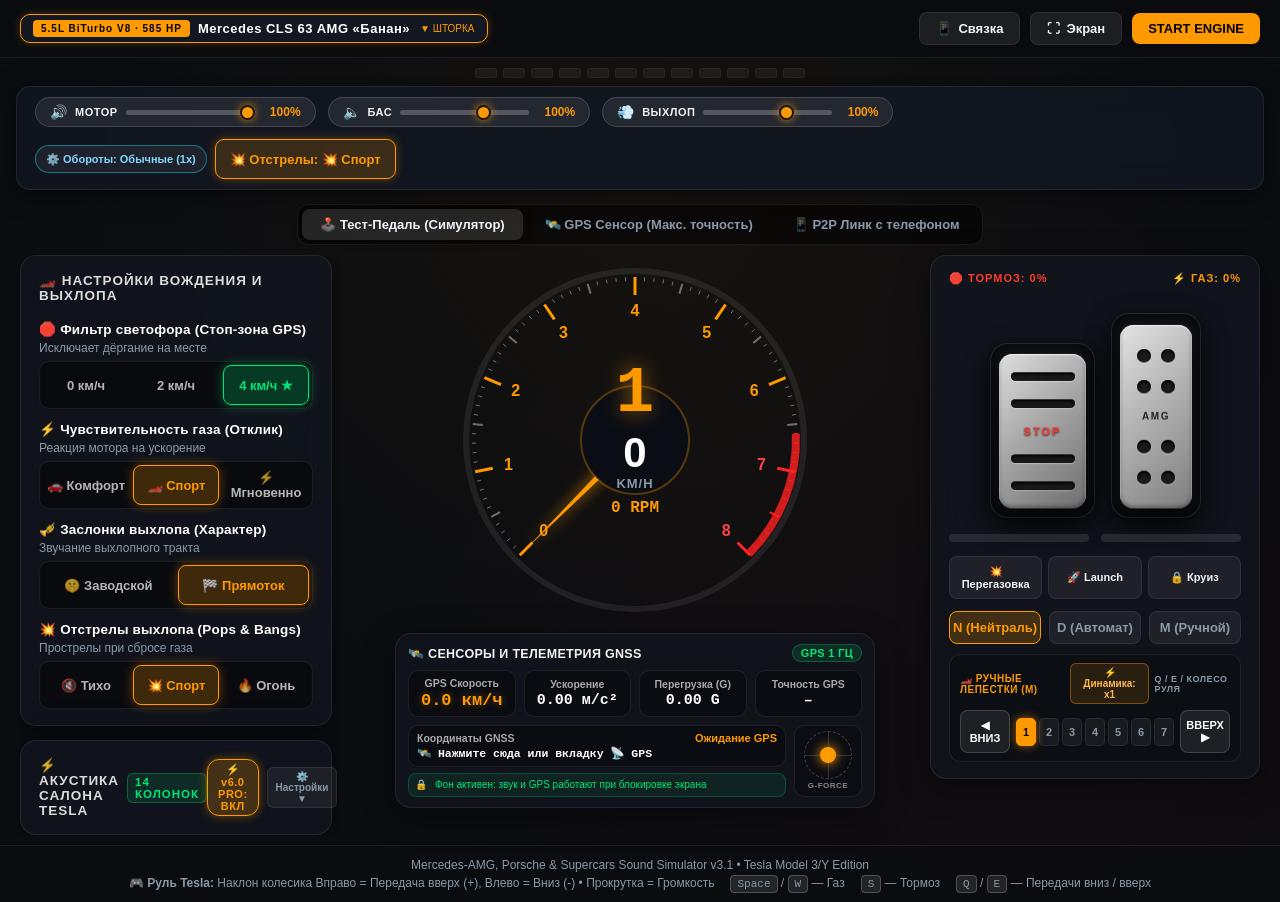
==== index.html @ 297b90c1 "v7.8: Mobile layout overhaul (fix horizontal overflow & clipping) + Realistic supercar starter motor" ====
<!DOCTYPE html>
<html lang="ru">
<head>
  <meta charset="UTF-8">
  <meta name="viewport" content="width=device-width, initial-scale=1.0, maximum-scale=1.0, user-scalable=no">
  <meta http-equiv="Cache-Control" content="no-cache, no-store, must-revalidate">
  <meta http-equiv="Pragma" content="no-cache">
  <meta http-equiv="Expires" content="0">
  <title>Tesla V10 Sound Simulator | Carrera GT</title>
  <link rel="stylesheet" href="style.css?v=7.8">
  <link rel="icon" href="data:image/svg+xml,<svg xmlns=%22http://www.w3.org/2000/svg%22 viewBox=%220 0 100 100%22><text y=%22.9em%22 font-size=%2290%22>🏎️</text></svg>">
  <script>
    (function() {
      const LATEST_V = '7.5';
      const p = new URLSearchParams(window.location.search);
      if (p.get('v') !== LATEST_V) {
        p.set('v', LATEST_V);
        window.location.replace(window.location.pathname + '?' + p.toString());
      }
    })();
  </script>
</head>
<body>

  <!-- Top Navigation & Controls Bar (Sticky for Tesla Screen) -->
  <header>
    <div class="brand">
      <!-- Touch-Friendly Car Preset Picker Button -->
      <button id="carSelectModalBtn" class="btn-car-picker" type="button" title="Нажмите, чтобы открыть меню выбора машин (шторка)">
        <span id="brandBadge" class="brand-badge">585 HP</span>
        <span id="brandTitle" class="brand-title">Mercedes CLS 63 AMG</span>
        <span class="picker-arrow">▼ ШТОРКА</span>
      </button>
      <select id="presetSelect" class="preset-dropdown" style="display: none;">
        <!-- Kept in background for compatibility -->
      </select>
    </div>
    <div class="header-actions">
      <button id="p2pModalBtn" class="btn btn-icon-only" title="Связка с телефоном"><span class="btn-icon">📱</span><span class="btn-text">Связка</span></button>
      <button id="fullscreenBtn" class="btn btn-icon-only" title="Полный экран"><span class="btn-icon">⛶</span><span class="btn-text">Экран</span></button>
      <button id="startBtn" class="btn btn-primary">START ENGINE</button>
    </div>
  </header>

  <!-- Shift Light Bar (F1 / Supercar Style) -->
  <div class="shift-lights">
    <div class="shift-led green"></div>
    <div class="shift-led green"></div>
    <div class="shift-led green"></div>
    <div class="shift-led green"></div>
    <div class="shift-led yellow"></div>
    <div class="shift-led yellow"></div>
    <div class="shift-led yellow"></div>
    <div class="shift-led yellow"></div>
    <div class="shift-led red"></div>
    <div class="shift-led red"></div>
    <div class="shift-led red"></div>
    <div class="shift-led red"></div>
  </div>

  <!-- Dedicated Sound Tuning Bar (Immune to Tesla UI Overlaps) -->
  <div class="dashboard-sound-bar">
    <div class="sound-slider-group">
      <div class="engine-volume-control" title="Общая громкость мотора">
        <span class="vol-icon">🔊</span>
        <span class="vol-label">Мотор</span>
        <input id="engineVolumeSlider" type="range" min="0" max="100" value="100" class="vol-slider">
        <span id="engineVolumeText" class="vol-value">100%</span>
      </div>
      <div class="engine-volume-control" title="Регулировка сабвуфера: убавьте, если дребезжат дверные клипсы и обшивка Tesla!">
        <span class="vol-icon">🔈</span>
        <span class="vol-label">Бас</span>
        <input id="quickBassSlider" type="range" min="0" max="150" value="100" class="vol-slider">
        <span id="quickBassText" class="vol-value">100%</span>
      </div>
      <div class="engine-volume-control" title="Громкость прямотока и выхлопа">
        <span class="vol-icon">💨</span>
        <span class="vol-label">Выхлоп</span>
        <input id="quickExhaustSlider" type="range" min="0" max="150" value="100" class="vol-slider">
        <span id="quickExhaustText" class="vol-value">100%</span>
      </div>
    </div>
    <div class="sound-quick-actions">
      <button id="shiftProfileBtn" class="btn-quick-pill" type="button" title="Обороты: 1x (Обычные: D) / 2x (СПОРТ: 20 км/ч = 4,000 RPM) / 3x (ТРЕК)">⚙️ Обороты: 1x</button>
      <button id="crackleQuickBtn" class="btn-quick-pill active" type="button" title="Отстрелы выхлопа: 🔇 Тихо / 💥 Спорт / 🔥 Огонь">💥 Отстрелы: Спорт</button>
    </div>
    <!-- Hidden compatibility elements to ensure no script errors -->
    <div style="display: none;">
      <button id="dashboardCarPickerBtn"><span id="dashBrandTitle"></span><span id="dashBrandBadge"></span></button>
    </div>
  </div>

  <!-- Mode Selector Tabs -->
  <div class="tabs-container">
    <div class="tabs">
      <button class="tab-btn active" data-tab="pedal"><span class="tab-text-full">🕹️ Тест-Педаль (Симулятор)</span><span class="tab-text-short">🕹️ Педаль</span></button>
      <button class="tab-btn" data-tab="gps"><span class="tab-text-full">🛰️ GPS Сенсор (Макс. точность)</span><span class="tab-text-short">🛰️ GPS</span></button>
      <button class="tab-btn" data-tab="p2p"><span class="tab-text-full">📱 P2P Линк с телефоном</span><span class="tab-text-short">📱 P2P</span></button>
    </div>
  </div>

  <!-- Main Dashboard Cockpit Grid -->
  <main>
    <div class="cockpit-grid">

      <!-- LEFT COLUMN: Sensors, Driving Settings & Acoustics -->
      <div class="cockpit-left-col">

      <!-- LEFT 1: Driving Dynamics & Exhaust Controls (Лаконично, органично, понятно) -->
      <div class="card driving-settings-card">
        <div class="hud-title" style="margin-bottom: 6px;">
          <span>🏎️ Настройки вождения и выхлопа</span>
        </div>

        <!-- 1. GPS Deadzone / Traffic Light Filter -->
        <div class="setting-row">
          <div class="setting-header">
            <span class="setting-title">🛑 Фильтр светофора (Стоп-зона GPS)</span>
            <span class="setting-hint">Исключает дёргание на месте</span>
          </div>
          <div class="segmented-pill-group">
            <button id="deadzone0Btn" class="segmented-pill" type="button" title="0 км/ч: фильтр выключен">0 км/ч</button>
            <button id="deadzone2Btn" class="segmented-pill" type="button" title="2 км/ч: лёгкая фильтрация">2 км/ч</button>
            <button id="deadzone4Btn" class="segmented-pill active pill-green" type="button" title="4 км/ч: чисто на светофорах (рекомендуется)">4 км/ч ★</button>
          </div>
        </div>

        <!-- 2. Throttle Response Intensity -->
        <div class="setting-row">
          <div class="setting-header">
            <span class="setting-title">⚡ Чувствительность газа (Отклик)</span>
            <span class="setting-hint">Реакция мотора на ускорение</span>
          </div>
          <div class="segmented-pill-group">
            <button id="sensComfortBtn" class="segmented-pill" type="button" title="Плавный комфортный набор оборотов для города">🚗 Комфорт</button>
            <button id="sensSportBtn" class="segmented-pill active" type="button" title="Динамичный спортивный отклик педали">🏎️ Спорт</button>
            <button id="sensInsaneBtn" class="segmented-pill" type="button" title="Мгновенная отдача и полный крутящий момент">⚡ Мгновенно</button>
          </div>
        </div>

        <!-- 3. Exhaust Flaps / Character (Muffler vs Straight Pipe) -->
        <div class="setting-row">
          <div class="setting-header">
            <span class="setting-title">🎺 Заслонки выхлопа (Характер)</span>
            <span class="setting-hint">Звучание выхлопного тракта</span>
          </div>
          <div class="segmented-pill-group">
            <button id="exhaustQuietBtn" class="segmented-pill" type="button" title="Заводской глушитель: благородный мягкий звук">🤫 Заводской</button>
            <button id="exhaustOpenBtn" class="segmented-pill active" type="button" title="Спортивный прямоток: громкий басистый рык">🏁 Прямоток</button>
          </div>
        </div>

        <!-- 4. Crackle / Pops & Bangs -->
        <div class="setting-row">
          <div class="setting-header">
            <span class="setting-title">💥 Отстрелы выхлопа (Pops & Bangs)</span>
            <span class="setting-hint">Прострелы при сбросе газа</span>
          </div>
          <div class="segmented-pill-group">
            <button id="crackleQuietBtn" class="segmented-pill" type="button" title="Без отстрелов: спокойная плавная езда">🔇 Тихо</button>
            <button id="crackleSportBtn" class="segmented-pill active" type="button" title="Спортивные сочные отстрелы">💥 Спорт</button>
            <button id="crackleFireBtn" class="segmented-pill pill-fire" type="button" title="Антилаг: громкие хлопки и огонь">🔥 Огонь</button>
          </div>
        </div>
      </div>

      <!-- LEFT 3: Collapsible Tesla Cabin Acoustics Panel -->
      <div class="card tesla-audio-panel card-collapsible">
        <div class="hud-title" style="margin-bottom: 0; display: flex; justify-content: space-between; align-items: center; cursor: pointer;" id="teslaAcousticHeader">
          <div style="display: flex; align-items: center; gap: 8px;">
            <span>⚡ Акустика салона Tesla</span>
            <span id="teslaAcousticBadge" style="font-size: 11.5px; padding: 2px 7px; border-radius: 6px; background: rgba(0,230,118,0.12); color: var(--accent-green); border: 1px solid rgba(0,230,118,0.3);">14 колонок</span>
          </div>
          <div style="display: flex; gap: 8px; align-items: center;">
            <button id="v6ToggleBtn" class="btn-v6-toggle" type="button" title="Нажмите для переключения режима v6.0 PRO">
              <span id="v6ToggleText">⚡ PRO: ВКЛ</span>
            </button>
            <button id="teslaAcousticExpandBtn" class="btn-adv-toggle" type="button">⚙️ Настройки ▼</button>
          </div>
        </div>

        <!-- Collapsible Body (Initially folded to keep the UI clean & fast) -->
        <div id="teslaAcousticBody" style="display: none; margin-top: 14px;">
<!-- CLASSIC VIEW ("как до было" — 3 кнопки и 1 ползунок сабвуфера) -->
          <div id="classicAcousticView" class="classic-acoustic-view" style="display: none;">
            <div style="font-size: 11px; color: var(--accent-green); background: rgba(0, 230, 118, 0.08); border: 1px solid rgba(0, 230, 118, 0.25); border-radius: 6px; padding: 6px 10px; margin-bottom: 10px; display: flex; align-items: center; gap: 6px;">
              <span>🔓</span>
              <span><b>100% Открытый звук (БЕЗ компрессии):</b> прямой несжатый поток с максимальной динамикой прямо на динамики</span>
            </div>
            <div style="font-size: 11px; color: var(--text-muted); margin-bottom: 8px;">
              Распределение звука по салону:
            </div>
            <div class="tesla-soundstage-selector">
              <button class="classic-stage-btn active" data-stage="tesla_mid" title="Мотор и выхлоп звучат строго сзади за сиденьями">🏎️ Задний выхлоп</button>
              <button class="classic-stage-btn" data-stage="tesla_front" title="Впуск и турбина на лобовом стекле, выхлоп в багажнике">🏁 Впуск/Выхлоп</button>
              <button class="classic-stage-btn" data-stage="tesla_3d" title="Полный 3D охват всех динамиков салона">🎧 3D Окружение</button>
            </div>
            <div style="display: flex; justify-content: space-between; align-items: center; margin-top: 12px;">
              <span style="font-size: 11px; color: var(--text-muted);">Вибрация сабвуфера:</span>
              <span id="classicBassLevelText" style="font-size: 11px; font-weight: 700; color: var(--accent-amber);">100%</span>
            </div>
            <input id="classicBassSlider" class="tesla-slider" type="range" min="0" max="200" value="100">
          </div>

          <!-- PRO v6.0 VIEW (Комплектации, карта салона, фейдер капот/выхлоп, 6 слайдеров) -->
          <div id="proAcousticView" class="pro-acoustic-view" style="display: block;">

          <!-- Tesla Model & Audio Trim Selector -->
          <div class="tesla-trim-card">
            <div class="tesla-trim-header">
              <span class="tesla-trim-label">🚘 Комплектация Tesla:</span>
              <span id="teslaTrimBadge" class="tesla-trim-badge">14 динамиков + Саб</span>
            </div>
            <select id="teslaTrimSelect" class="tesla-trim-dropdown">
              <option value="m3_premium" selected>⚡ Tesla Model 3 / Y — Premium (14 колонок + Сабвуфер)</option>
              <option value="m3_standard">🚗 Tesla Model 3 / Y — Standard RWD (Базовая: 7-9 колонок, без саба)</option>
              <option value="ms_plaid">👑 Tesla Model S / X — Plaid Hi-Fi (22 динамика + Саб 960 Вт)</option>
              <option value="cybertruck">📐 Tesla Cybertruck — Cyber Audio (15 динамиков + Dual Sub)</option>
              <option value="custom_stereo">📱 Смартфон / Наушники / Bluetooth (Стерео 2.0)</option>
            </select>
            <div id="teslaTrimDesc" class="tesla-trim-desc">
              Long Range / Performance: Полный 3D-охват, твитеры в стойках и 8" сабвуфер в крыле багажника.
            </div>
          </div>
          
          <div style="font-size: 11px; color: var(--text-muted); margin-bottom: 8px;">
            Пространственные пресеты расстановки:
          </div>

          <div class="tesla-soundstage-selector">
            <button class="stage-btn active" data-stage="tesla_front" title="Впуск и мотор на лобовом стекле, выхлоп в багажнике">🏎️ Капот/Выхлоп</button>
            <button class="stage-btn" data-stage="tesla_mid" title="Мотор и выхлоп звучат строго сзади за сиденьями (как в Carrera GT/Lambo)">🏁 Всё сзади</button>
            <button class="stage-btn" data-stage="tesla_3d" title="Полный 3D охват всех 14 динамиков салона Tesla">🎧 3D Окружение</button>
            <button class="stage-btn" data-stage="rear_only" title="Только задние динамики и сабвуфер">💨 Только выхлоп</button>
          </div>

          <!-- Interactive Tesla Cabin Map (Visualizer) -->
          <div class="tesla-cabin-map-card">
            <div class="tesla-cabin-map-wrapper">
              <svg id="teslaCabinSvg" viewBox="0 0 320 135" class="tesla-cabin-svg" xmlns="http://www.w3.org/2000/svg">
                <defs>
                  <radialGradient id="gradFrontAura" cx="50%" cy="50%" r="50%">
                    <stop offset="0%" stop-color="#10b981" stop-opacity="0.6"/>
                    <stop offset="100%" stop-color="#10b981" stop-opacity="0"/>
                  </radialGradient>
                  <radialGradient id="gradRearAura" cx="50%" cy="50%" r="50%">
                    <stop offset="0%" stop-color="#f59e0b" stop-opacity="0.6"/>
                    <stop offset="100%" stop-color="#f59e0b" stop-opacity="0"/>
                  </radialGradient>
                  <radialGradient id="gradSubAura" cx="50%" cy="50%" r="50%">
                    <stop offset="0%" stop-color="#ef4444" stop-opacity="0.7"/>
                    <stop offset="100%" stop-color="#ef4444" stop-opacity="0"/>
                  </radialGradient>
                </defs>

                <!-- Tesla Silhouette Top View -->
                <path d="M 50,67 C 50,38 75,30 110,30 L 215,30 C 265,30 285,44 285,67 C 285,90 265,104 215,104 L 110,104 C 75,104 50,96 50,67 Z" 
                      fill="rgba(12, 17, 26, 0.85)" stroke="rgba(255,255,255,0.22)" stroke-width="1.6"/>

                <!-- Front Hood Glass -->
                <path d="M 65,67 C 65,46 85,38 110,38 L 135,38 C 122,48 122,86 135,96 L 110,96 C 85,96 65,88 65,67 Z" 
                      fill="rgba(16, 185, 129, 0.08)" stroke="rgba(16, 185, 129, 0.45)" stroke-dasharray="2 2"/>

                <!-- Rear Window Glass -->
                <path d="M 205,38 L 230,38 C 255,38 270,48 270,67 C 270,86 255,96 230,96 L 205,96 C 215,84 215,50 205,38 Z" 
                      fill="rgba(245, 158, 11, 0.08)" stroke="rgba(245, 158, 11, 0.45)" stroke-dasharray="2 2"/>

                <!-- Seats -->
                <rect x="145" y="42" width="20" height="19" rx="4" fill="rgba(255,255,255,0.06)" stroke="rgba(255,255,255,0.18)"/>
                <rect x="145" y="73" width="20" height="19" rx="4" fill="rgba(255,255,255,0.06)" stroke="rgba(255,255,255,0.18)"/>
                <rect x="180" y="41" width="18" height="52" rx="4" fill="rgba(255,255,255,0.04)" stroke="rgba(255,255,255,0.12)"/>

                <!-- Front Motor Aura & Node -->
                <circle id="mapFrontAura" cx="80" cy="67" r="22" fill="url(#gradFrontAura)"/>
                <circle id="mapFrontDot" cx="80" cy="67" r="7" fill="#10b981" stroke="#fff" stroke-width="1.5"/>
                <text x="80" y="20" fill="#10b981" font-size="9" font-weight="700" text-anchor="middle">🏎️ МОТОР / ВПУСК</text>

                <!-- Rear Exhaust Aura & Node -->
                <circle id="mapRearAura" cx="260" cy="67" r="24" fill="url(#gradRearAura)"/>
                <circle id="mapRearDot" cx="260" cy="67" r="7" fill="#f59e0b" stroke="#fff" stroke-width="1.5"/>
                <text x="260" y="20" fill="#f59e0b" font-size="9" font-weight="700" text-anchor="middle">💨 ВЫХЛОП</text>

                <!-- Subwoofer in trunk -->
                <circle id="mapSubAura" cx="255" cy="94" r="14" fill="url(#gradSubAura)"/>
                <circle id="mapSubDot" cx="255" cy="94" r="5" fill="#ef4444" stroke="#fff" stroke-width="1.2"/>
                <text id="subNodeText" x="255" y="122" fill="#ef4444" font-size="8" font-weight="700" text-anchor="middle">🔊 САБВУФЕР</text>

                <!-- Sliding Acoustic Center Orb -->
                <circle id="mapCenterOrb" cx="170" cy="67" r="9" fill="#ff9900" stroke="#fff" stroke-width="2" filter="drop-shadow(0 0 6px #ff9900)"/>
              </svg>
            </div>
          </div>

          <!-- Main Acoustic Balance Crossfader (Front ↔ Rear) -->
          <div class="spatial-fader-card">
            <div class="slider-row">
              <span class="slider-label">⚖️ Баланс салона: Капот ↔ Выхлоп</span>
              <span id="faderValText" class="slider-value highlight">50 / 50 (Центр)</span>
            </div>
            <input id="faderSlider" class="tesla-slider" type="range" min="-100" max="100" value="0">
            <div class="fader-scale-labels">
              <span>🏎️ Спереди (Мотор)</span>
              <span>⚖️ Центр</span>
              <span>💨 Сзади (Выхлоп)</span>
            </div>
          </div>

          <!-- Advanced Acoustic Controls Header & Toggle -->
          <div class="spatial-advanced-toggle-row">
            <button id="toggleSpatialAdvBtn" class="btn-adv-toggle" type="button">⚙️ Подробные параметры акустики (7) ▼</button>
            <button id="resetAcousticsBtn" class="btn-adv-toggle reset" type="button" title="Вернуть калибровку Tesla по умолчанию">↺ Сброс</button>
          </div>

          <!-- Advanced Sliders Container -->
          <div id="spatialAdvancedBox" class="spatial-advanced-box">
            <!-- 1. Front Engine & Intake Volume -->
            <div class="slider-row">
              <span class="slider-label">🏎️ Громкость двигателя и впуска (Спереди)</span>
              <span id="frontVolValText" class="slider-value">100%</span>
            </div>
            <input id="frontVolSlider" class="tesla-slider" type="range" min="0" max="150" value="100">

            <!-- 2. Rear Exhaust Volume -->
            <div class="slider-row">
              <span class="slider-label">💨 Громкость основного выхлопа (Сзади)</span>
              <span id="rearVolValText" class="slider-value">100%</span>
            </div>
            <input id="rearVolSlider" class="tesla-slider" type="range" min="0" max="150" value="100">

            <!-- 3. Pops & Bangs Level -->
            <div class="slider-row">
              <span class="slider-label">💥 Отстрелы / Прострелы Pops & Bangs</span>
              <span id="popsVolValText" class="slider-value">100%</span>
            </div>
            <input id="popsVolSlider" class="tesla-slider" type="range" min="0" max="200" value="100">

            <!-- 4. Subwoofer Vibration -->
            <div class="slider-row">
              <span id="bassSliderLabel" class="slider-label">🔊 Вибрация сабвуфера (Бас-шейкер)</span>
              <span id="bassLevelText" class="slider-value">100%</span>
            </div>
            <input id="bassSlider" class="tesla-slider" type="range" min="0" max="200" value="100">

            <!-- 5. Exhaust Acoustic Distance Delay -->
            <div class="slider-row">
              <span class="slider-label">⏱️ Задержка выхлопа (Ощущение длины машины 4.7м)</span>
              <span id="exhaustDelayValText" class="slider-value">18 мс</span>
            </div>
            <input id="exhaustDelaySlider" class="tesla-slider" type="range" min="0" max="35" value="18">

            <!-- 6. 3D Spatial Stereo Width -->
            <div class="slider-row">
              <span class="slider-label">🎧 3D Ширина стереосцены (14 динамиков Tesla)</span>
              <span id="stereoWidthValText" class="slider-value">130%</span>
            </div>
            <input id="stereoWidthSlider" class="tesla-slider" type="range" min="50" max="180" value="130">
          </div>
          </div> <!-- Close proAcousticView -->

          <!-- Universal Turbocharger & Whine Control Panel (Works for ALL cars in DSP & Samples HD) -->
          <div id="turboControlBox" class="turbo-control-container">
            <div class="turbo-header">
              <div class="turbo-title-row">
                <span class="turbo-title">🌀 Свист турбин / Turbo Whine</span>
                <span id="turboStateBadge" class="turbo-badge active">ВКЛ</span>
              </div>
              <button id="turboToggleBtn" class="btn-turbo-toggle active" type="button" title="Включить / Выключить свист турбин">
                <span id="turboToggleText">ВКЛ</span>
              </button>
            </div>

            <!-- Turbo Whine Volume Slider -->
            <div class="slider-row" style="margin-top: 6px;">
              <span class="slider-label">Громкость свиста турбин</span>
              <span id="turboVolumeValText" class="slider-value">100%</span>
            </div>
            <input id="turboVolumeSlider" class="tesla-slider" type="range" min="0" max="150" value="100">

            <!-- Blow-off & Wastegate Flutter Checkbox -->
            <div class="turbo-suboptions">
              <label class="turbo-suboption-label">
                <input id="turboBovCheck" type="checkbox" checked>
                <span>💥 Сброс давления Blow-Off (Stututu)</span>
              </label>
            </div>
          </div>

          <!-- DSP Tuning & Sound Generation Controls -->
          <div id="dspTuningBox" class="dsp-tuning-container">
            <div class="dsp-tuning-header">
              <span>⚡ Тюнинг выхлопа и DSP</span>
              <button id="toggleAdvDspBtn" class="btn-adv-toggle" type="button">⚙️ Опции</button>
            </div>

            <!-- 1. Flow / Character -->
            <div class="slider-row">
              <span class="slider-label">Прямоток / Характер</span>
              <span id="characterValText" class="slider-value">85%</span>
            </div>
            <input id="characterSlider" class="tesla-slider" type="range" min="15" max="100" value="85">

            <!-- 2. Crackle & Pops -->
            <div class="slider-row">
              <span class="slider-label">Отстрелы / Pops & Bangs</span>
              <span id="crackleValText" class="slider-value">100%</span>
            </div>
            <input id="crackleSlider" class="tesla-slider" type="range" min="0" max="150" value="100">

            <!-- Collapsible Advanced Sound Options -->
            <div id="advDspBox" class="adv-dsp-content" style="display: none;">
              <!-- Turbo Whine -->
              <div class="slider-row">
                <span class="slider-label">Свист наддува (Whine)</span>
                <div style="display: flex; align-items: center; gap: 6px;">
                  <button id="advWhineToggleBtn" class="btn-turbo-toggle active" type="button" title="Включить / Выключить свист">ВКЛ</button>
                  <span id="whineLevelValText" class="slider-value">100%</span>
                </div>
              </div>
              <input id="whineLevelSlider" class="tesla-slider" type="range" min="0" max="150" value="100">

              <!-- Whine Pitch -->
              <div class="slider-row">
                <span class="slider-label">Тональность свиста</span>
                <span id="whinePitchValText" class="slider-value">100%</span>
              </div>
              <input id="whinePitchSlider" class="tesla-slider" type="range" min="50" max="180" value="100">

              <!-- Idle RPM Offset / Cam Lope -->
              <div class="slider-row">
                <span class="slider-label">Холостой ход / Валы</span>
                <span id="idleOffsetValText" class="slider-value">0 RPM</span>
              </div>
              <input id="idleOffsetSlider" class="tesla-slider" type="range" min="-150" max="350" step="25" value="0">

              <!-- Rev Limiter Mode -->
              <div class="segmented-control-group">
                <div class="segmented-label">Режим отсечки:</div>
                <div class="segmented-pills">
                  <button id="limiterHardBtn" type="button" class="segmented-btn active">Хард-кат 2-Step</button>
                  <button id="limiterSoftBtn" type="button" class="segmented-btn">Мягкая отсечка</button>
                </div>
              </div>

              <!-- Throttle Response Curve -->
              <div class="segmented-control-group">
                <div class="segmented-label">Отклик акселератора:</div>
                <div class="segmented-pills">
                  <button id="respLinearBtn" type="button" class="segmented-btn">Плавный</button>
                  <button id="respSportBtn" type="button" class="segmented-btn active">Спорт</button>
                  <button id="respRaceBtn" type="button" class="segmented-btn">Экстрим ⚡</button>
                </div>
              </div>
            </div>
          </div>
        </div>
      </div>

      </div> <!-- Close cockpit-left-col -->

      <!-- CENTER: Carrera GT Tachometer & Speedometer + Live Telemetry Cockpit -->
      <div class="cluster-panel">
        <div class="tachometer-container">
          <canvas id="gaugeCanvas"></canvas>
          <div class="gauge-center-data">
            <div id="gearDisplay" class="gear-display">N</div>
            <div id="speedDisplay" class="speed-display">0</div>
            <div class="speed-unit">KM/H</div>
            <div id="rpmNumeric" class="rpm-numeric">920 RPM</div>
          </div>
        </div>

        <!-- Integrated Open Telemetry & Sensors Dashboard (Right below / beside speedometer, ZERO scroll) -->
        <div class="card telemetry-card cluster-telemetry-card">
          <div class="hud-title">
            <span class="hud-main-title">🛰️ Сенсоры и Телеметрия GNSS</span>
            <span id="hudRate" class="hud-rate-badge">GPS 1 Гц</span>
          </div>

          <div class="hud-grid">
            <div class="hud-item">
              <div class="hud-label">GPS Скорость</div>
              <div id="hudSpeed" class="hud-value highlight">0.0 км/ч</div>
            </div>
            <div class="hud-item">
              <div class="hud-label">Ускорение</div>
              <div id="hudAccel" class="hud-value">0.00 м/с²</div>
            </div>
            <div class="hud-item">
              <div class="hud-label">Перегрузка (G)</div>
              <div id="hudGForce" class="hud-value">0.00 G</div>
            </div>
            <div class="hud-item">
              <div class="hud-label">Точность GPS</div>
              <div id="hudAccuracy" class="hud-value">–</div>
            </div>
          </div>

          <div class="hud-bottom-row">
            <div class="hud-coords-group">
              <div class="hud-item hud-coords-box" id="hudCoordsBox" title="Нажмите для активации GPS">
                <div class="hud-label" style="display: flex; justify-content: space-between; align-items: center; gap: 6px;">
                  <span>Координаты GNSS</span>
                  <span id="gnssStatusBadge" style="font-size: 11px; color: var(--accent-amber);">Ожидание GPS</span>
                </div>
                <div id="hudCoords" class="hud-value hud-coords-val">🛰️ Нажмите сюда или вкладку 📡 GPS</div>
              </div>

              <div id="bgNotice" class="bg-notice-pill">
                <span>🔒</span>
                <span>Фон активен: звук и GPS работают при блокировке экрана</span>
              </div>
            </div>

            <div class="g-meter-container">
              <div class="g-circle">
                <div id="gDot" class="g-dot"></div>
              </div>
              <span class="g-meter-caption">G-FORCE</span>
            </div>
          </div>
        </div>
      </div>

      <!-- RIGHT: Interactive Dual Pedals (Brake & Gas) & Simulator Controls -->
      <div class="card pedal-section">
        <div class="hud-title" style="width: 100%; display: flex; justify-content: space-between; align-items: center;">
          <span style="font-size: 11px; font-weight: 700; color: #ff3b30;">🛑 ТОРМОЗ: <b id="brakePercent">0%</b></span>
          <span style="font-size: 11px; font-weight: 700; color: var(--accent-amber);">⚡ ГАЗ: <b id="pedalPercent">0%</b></span>
        </div>

        <!-- 3D Dual Aluminum Sports Pedals -->
        <div class="pedal-wrapper">
          <!-- 1. Brake Pedal (Left) -->
          <div id="brakeFrame" class="pedal-frame pedal-brake-frame" title="Нажмите и удерживайте или тяните вниз для торможения">
            <div id="brakePlate" class="pedal-brake-plate">
              <div class="rubber-brake-bar"></div>
              <div class="rubber-brake-bar"></div>
              <div class="brake-logo">STOP</div>
              <div class="rubber-brake-bar"></div>
              <div class="rubber-brake-bar"></div>
            </div>
          </div>

          <!-- 2. Gas Pedal (Right) -->
          <div id="pedalFrame" class="pedal-frame pedal-gas-frame" title="Нажмите и удерживайте или тяните вниз для газа">
            <div id="pedalPlate" class="pedal-plate">
              <div class="rubber-stud-row">
                <div class="rubber-stud"></div>
                <div class="rubber-stud"></div>
              </div>
              <div class="rubber-stud-row">
                <div class="rubber-stud"></div>
                <div class="rubber-stud"></div>
              </div>
              <div class="pedal-logo">GAS</div>
              <div class="rubber-stud-row">
                <div class="rubber-stud"></div>
                <div class="rubber-stud"></div>
              </div>
              <div class="rubber-stud-row">
                <div class="rubber-stud"></div>
                <div class="rubber-stud"></div>
              </div>
            </div>
          </div>
        </div>

        <!-- Dual Pedal Gauge Progress Bars -->
        <div class="pedal-dual-stats">
          <div>
            <div class="pedal-gauge-bar">
              <div id="brakeFill" class="brake-gauge-fill"></div>
            </div>
          </div>
          <div>
            <div class="pedal-gauge-bar">
              <div id="pedalFill" class="pedal-gauge-fill"></div>
            </div>
          </div>
        </div>

        <!-- Quick Action Buttons -->
        <div class="pedal-actions">
          <button id="blipBtn" class="btn">💥 Перегазовка</button>
          <button id="launchBtn" class="btn">🚀 Launch</button>
          <button id="holdThrottleBtn" class="btn" title="Зафиксировать текущую силу газа">🔒 Круиз</button>
        </div>

        <!-- Gearbox Mode Selector -->
        <div class="gear-selector">
          <button class="gear-mode-btn active" data-mode="N">N (Нейтраль)</button>
          <button class="gear-mode-btn" data-mode="A">D (Автомат)</button>
          <button class="gear-mode-btn" data-mode="M">M (Ручной)</button>
        </div>

        <!-- Tactile Paddle Shifters & Direct Gear Selector -->
        <div class="manual-shifter-box" id="manualShifterBox">
          <div style="font-size: 10px; font-weight: 700; color: var(--accent-amber); margin-bottom: 6px; text-transform: uppercase; letter-spacing: 0.5px; display: flex; justify-content: space-between; align-items: center;">
            <span>🏎️ Ручные лепестки (M)</span>
            <div style="display: flex; gap: 6px; align-items: center;">
              <button id="rpmMultiplierBtn" class="btn-rpm-mult" type="button" title="Множитель оборотов двигателя: на 20 км/ч дает 4,000 RPM вместо 2,000 RPM (x1 / x1.5 / x2 / x3)">⚡ Динамика: x1</button>
              <span style="color: var(--text-muted); font-size: 9px;">Q / E / Колесо руля</span>
            </div>
          </div>
          <div class="paddle-shifter-row">
            <button id="shiftDownBtn" class="btn btn-paddle btn-paddle-down" type="button" title="Вниз (Q / Левый лепесток / Колесо вниз)">
              ◀ ВНИЗ
            </button>
            <div class="gear-pills-list">
              <button class="gear-num-btn" data-gear="1" type="button">1</button>
              <button class="gear-num-btn" data-gear="2" type="button">2</button>
              <button class="gear-num-btn" data-gear="3" type="button">3</button>
              <button class="gear-num-btn" data-gear="4" type="button">4</button>
              <button class="gear-num-btn" data-gear="5" type="button">5</button>
              <button class="gear-num-btn" data-gear="6" type="button">6</button>
              <button class="gear-num-btn" data-gear="7" type="button">7</button>
            </div>
            <button id="shiftUpBtn" class="btn btn-paddle btn-paddle-up" type="button" title="Вверх (E / Правый лепесток / Колесо вверх)">
              ВВЕРХ ▶
            </button>
          </div>
        </div>
      </div>

    </div>
  </main>

  <!-- P2P WebRTC Pairing Modal -->
  <div id="p2pModal" class="modal-overlay">
    <div class="modal-content">
      <h2 style="margin-bottom: 8px;">📲 Связка Tesla ↔ Телефон</h2>
      <p style="font-size: 13px; color: var(--text-muted); margin-bottom: 12px;">
        Отсканируйте QR-код смартфоном или откройте этот сайт на телефоне и введите код ниже. Телефон будет передавать высокоточные данные акселерометра (60 Гц) и GPS без проводов!
      </p>

      <div id="qrcode"></div>
      <div id="p2pCodeDisplay" class="p2p-code-box">----</div>

      <div id="p2pStatus" style="font-size: 13px; color: var(--accent-amber); margin: 10px 0;">
        Ожидание подключения...
      </div>

      <div style="margin: 16px 0; border-top: 1px solid var(--border-glass); padding-top: 14px;">
        <p style="font-size: 12px; color: var(--text-muted); margin-bottom: 8px;">Или подключите этот экран к другому коду:</p>
        <div style="display: flex; gap: 8px;">
          <input id="phoneCodeInput" type="text" placeholder="Введите код (например, 4821)" style="flex: 1; padding: 10px 14px; border-radius: 8px; border: 1px solid var(--border-glass); background: rgba(0,0,0,0.4); color: #fff; font-family: monospace; font-size: 16px; text-transform: uppercase;">
          <button id="connectPhoneBtn" class="btn btn-primary">Подключить</button>
        </div>
      </div>

      <button id="closeModalBtn" class="btn" style="width: 100%; margin-top: 6px;">Закрыть</button>
    </div>
  </div>

  <!-- Car Preset Selection Modal (Touch-Optimized for Tesla & Mobile) -->
  <div id="carSelectModal" class="modal-overlay">
    <div class="modal-content car-picker-modal">
      <div class="car-picker-modal-header">
        <div style="display: flex; align-items: center; gap: 8px;">
          <span style="font-size: 22px;">🏎️</span>
          <h2 style="font-size: 18px; margin: 0; font-weight: 800;">Выбор автомобиля (22 суперкара)</h2>
        </div>
        <button id="closeCarModalBtn" class="btn-close-modal" type="button" title="Закрыть">✕</button>
      </div>

      <!-- Scrollable list of cars -->
      <div id="carCardsGrid" class="car-cards-grid">
        <!-- Rendered dynamically -->
      </div>

      <button id="closeCarModalBtnBottom" class="btn" style="width: 100%; margin-top: 14px; padding: 12px; font-weight: 700; border-radius: 10px;">Закрыть</button>
    </div>
  </div>

  <!-- Footer with Instructions -->
  <footer>
    <div>Mercedes-AMG, Porsche & Supercars Sound Simulator v3.1 • Tesla Model 3/Y Edition</div>
    <div class="footer-keybinds">
      <span>🎮 <b>Руль Tesla:</b> Наклон колесика Вправо = Передача вверх (+), Влево = Вниз (-) • Прокрутка = Громкость</span>
      <span><kbd>Space</kbd> / <kbd>W</kbd> — Газ</span>
      <span><kbd>S</kbd> — Тормоз</span>
      <span><kbd>Q</kbd> / <kbd>E</kbd> — Передачи вниз / вверх</span>
    </div>
  </footer>

  <!-- Hidden Silent Audio Element to bind Tesla Steering Wheel Media Buttons -->
  <audio id="mediaSessionKeeper" loop playsinline webkit-playsinline preload="auto" src="[data-uri]"></audio>

  <!-- Steering Wheel Shift Notification Overlay -->
  <div id="wheelShiftBadge" class="wheel-shift-badge">▲ ПЕРЕДАЧА 2</div>

  <!-- Scripts -->
  <script src="js/peerjs.min.js"></script>
  <script src="js/qrcode.min.js"></script>
  <!-- Procedural DSP Engine (from teslasound.io) -->
  <script src="js/dsp/cars.js?v=7.8"></script>
  <script src="js/dsp/engine-dsp.js?v=7.8"></script>
  <script src="js/dsp/vehicle.js?v=7.8"></script>
  <script src="js/dsp-audio.js?v=7.8"></script>
  <script src="js/bov-sound.js?v=7.8"></script>
  <script src="js/starter-sound.js?v=7.8"></script>
  <script src="js/turbo-sound.js?v=7.8"></script>
  <script src="js/audio-engine.js?v=7.8"></script>
  <script src="js/telemetry.js?v=7.8"></script>
  <script src="js/p2p.js?v=7.8"></script>
  <script src="js/app.js?v=7.8"></script>
</body>
</html>
---- style.css ----
:root {
  --bg-dark: #0a0c10;
  --bg-card: rgba(18, 22, 30, 0.85);
  --accent-amber: #ff9900;
  --accent-red: #ff2222;
  --accent-green: #00e676;
  --text-main: #f0f4f8;
  --text-muted: #8a99a8;
  --border-glass: rgba(255, 255, 255, 0.08);
  --pedal-metal: linear-gradient(145deg, #d8d8d8, #8c8c8c);
}

* {
  box-sizing: border-box;
  margin: 0;
  padding: 0;
  user-select: none;
  -webkit-user-select: none;
}

html {
  width: 100%;
  max-width: 100vw;
  overflow-x: hidden;
}

body {
  font-family: -apple-system, BlinkMacSystemFont, "Segoe UI", Roboto, "Helvetica Neue", sans-serif;
  background-color: var(--bg-dark);
  color: var(--text-main);
  min-height: 100vh;
  width: 100%;
  max-width: 100vw;
  display: flex;
  flex-direction: column;
  overflow-x: hidden;
  position: relative;
  background-image: 
    radial-gradient(circle at 50% 20%, rgba(255, 153, 0, 0.05) 0%, transparent 60%),
    radial-gradient(circle at 80% 80%, rgba(255, 34, 34, 0.03) 0%, transparent 50%);
}

/* Header & Status Bar */
header {
  position: sticky;
  top: 0;
  display: flex;
  justify-content: space-between;
  align-items: center;
  padding: 12px 20px;
  background: rgba(10, 12, 16, 0.98);
  backdrop-filter: blur(20px);
  border-bottom: 1px solid var(--border-glass);
  z-index: 1000;
  flex-shrink: 0;
  width: 100%;
  max-width: 100vw;
  box-sizing: border-box;
  gap: 12px;
}

.brand {
  display: flex;
  align-items: center;
  gap: 12px;
}

.engine-mode-switcher {
  display: flex;
  background: rgba(0, 0, 0, 0.45);
  padding: 3px;
  border-radius: 20px;
  border: 1px solid var(--border-glass);
  gap: 4px;
}

.mode-tab-btn {
  background: transparent;
  border: none;
  color: var(--text-muted);
  padding: 5px 11px;
  border-radius: 16px;
  font-size: 11px;
  font-weight: 700;
  cursor: pointer;
  transition: all 0.2s cubic-bezier(0.4, 0, 0.2, 1);
  white-space: nowrap;
}

.mode-tab-btn:hover {
  color: var(--text-main);
}

.mode-tab-btn.active {
  background: var(--accent-amber);
  color: #000;
  box-shadow: 0 0 12px rgba(255, 170, 0, 0.45);
}

.brand-badge {
  background: var(--accent-amber);
  color: #000;
  font-size: 11px;
  font-weight: 800;
  padding: 3px 8px;
  border-radius: 4px;
  letter-spacing: 1px;
}

.brand-title {
  font-size: 16px;
  font-weight: 700;
  letter-spacing: 0.5px;
}

.preset-dropdown {
  background: rgba(20, 24, 34, 0.9);
  color: var(--text-main);
  border: 1px solid var(--accent-amber);
  border-radius: 8px;
  padding: 6px 12px;
  font-size: 13px;
  font-weight: 700;
  cursor: pointer;
  outline: none;
  transition: all 0.2s;
  box-shadow: 0 0 10px rgba(255, 153, 0, 0.25);
  margin-left: 8px;
}

.preset-dropdown:hover, .preset-dropdown:focus {
  border-color: #ffaa22;
  box-shadow: 0 0 16px rgba(255, 153, 0, 0.5);
}

/* Tesla Model 3 / Y Spatial Soundstage Selector */
.tesla-soundstage-selector {
  display: flex;
  gap: 6px;
  width: 100%;
}

.stage-btn {
  flex: 1;
  padding: 6px 4px;
  font-size: 11px;
  font-weight: 700;
  background: rgba(255, 255, 255, 0.05);
  border: 1px solid var(--border-glass);
  border-radius: 6px;
  color: var(--text-muted);
  cursor: pointer;
  transition: all 0.2s;
  text-align: center;
}

.stage-btn:hover {
  background: rgba(255, 255, 255, 0.1);
  color: var(--text-main);
}

.stage-btn.active {
  background: rgba(255, 153, 0, 0.25);
  color: var(--accent-amber);
  border-color: var(--accent-amber);
  box-shadow: 0 0 10px rgba(255, 153, 0, 0.3);
}

/* Tesla Steering Wheel Shift Notification Overlay */
.wheel-shift-badge {
  position: fixed;
  top: 18%;
  left: 50%;
  transform: translateX(-50%) scale(0.8);
  background: rgba(14, 18, 26, 0.95);
  border: 2px solid var(--accent-amber);
  color: var(--accent-amber);
  padding: 12px 28px;
  border-radius: 30px;
  font-size: 20px;
  font-weight: 900;
  letter-spacing: 1.5px;
  box-shadow: 0 0 30px rgba(255, 153, 0, 0.6), inset 0 0 15px rgba(255, 153, 0, 0.3);
  pointer-events: none;
  opacity: 0;
  transition: opacity 0.15s ease-out, transform 0.15s cubic-bezier(0.175, 0.885, 0.32, 1.275);
  z-index: 9999;
}

.wheel-shift-badge.show {
  opacity: 1;
  transform: translateX(-50%) scale(1.05);
}

.header-actions {
  display: flex;
  align-items: center;
  gap: 10px;
}

.engine-volume-control {
  display: flex;
  align-items: center;
  gap: 8px;
  background: rgba(255, 255, 255, 0.08);
  padding: 6px 14px;
  border-radius: 20px;
  border: 1px solid rgba(255, 255, 255, 0.15);
  user-select: none;
}

.engine-volume-control .vol-icon {
  font-size: 14px;
}

.engine-volume-control .vol-label {
  font-size: 11px;
  font-weight: 700;
  color: var(--text-secondary);
  text-transform: uppercase;
  letter-spacing: 0.5px;
}

.engine-volume-control .vol-slider {
  width: 90px;
  height: 6px;
  accent-color: var(--accent-amber);
  cursor: pointer;
}

.engine-volume-control .vol-value {
  font-family: var(--font-mono);
  font-size: 12px;
  font-weight: 700;
  color: var(--accent-amber);
  min-width: 38px;
  text-align: right;
}

/* Buttons */
.btn {
  background: rgba(255, 255, 255, 0.08);
  color: var(--text-main);
  border: 1px solid var(--border-glass);
  padding: 8px 16px;
  border-radius: 8px;
  font-size: 13px;
  font-weight: 600;
  cursor: pointer;
  transition: all 0.2s cubic-bezier(0.4, 0, 0.2, 1);
  display: inline-flex;
  align-items: center;
  gap: 6px;
}

.btn:hover {
  background: rgba(255, 255, 255, 0.15);
  transform: translateY(-1px);
}

.btn:active {
  transform: translateY(1px);
}

.btn-primary {
  background: var(--accent-amber);
  color: #000;
  border: none;
  animation: pulse-btn 1.8s infinite;
}

@keyframes pulse-btn {
  0% { box-shadow: 0 0 0 0 rgba(255, 153, 0, 0.7); }
  70% { box-shadow: 0 0 0 10px rgba(255, 153, 0, 0); }
  100% { box-shadow: 0 0 0 0 rgba(255, 153, 0, 0); }
}

.btn-primary:hover {
  background: #ffaa22;
  box-shadow: 0 0 15px rgba(255, 153, 0, 0.4);
}

.btn-danger {
  background: var(--accent-red);
  color: #fff;
  border: none;
}

.btn-danger:hover {
  background: #ff4444;
  box-shadow: 0 0 15px rgba(255, 34, 34, 0.4);
}

/* Mode Switcher Tabs */
.tabs-container {
  display: flex;
  justify-content: center;
  padding: 10px 16px 0 16px;
}

.tabs {
  display: flex;
  background: rgba(0, 0, 0, 0.5);
  border: 1px solid var(--border-glass);
  padding: 4px;
  border-radius: 12px;
  gap: 4px;
}

.tab-btn {
  background: transparent;
  border: none;
  color: var(--text-muted);
  padding: 8px 18px;
  font-size: 13px;
  font-weight: 600;
  border-radius: 8px;
  cursor: pointer;
  transition: all 0.2s;
}

.tab-btn.active {
  background: rgba(255, 255, 255, 0.12);
  color: var(--text-main);
  box-shadow: 0 2px 8px rgba(0, 0, 0, 0.4);
}

/* Shift Lights Bar */
.shift-lights {
  display: flex;
  justify-content: center;
  gap: 6px;
  padding: 10px 20px 0 20px;
}

.shift-led {
  width: 22px;
  height: 10px;
  border-radius: 3px;
  background: rgba(255, 255, 255, 0.05);
  border: 1px solid rgba(255, 255, 255, 0.05);
  transition: all 0.1s;
}

.shift-led.green.active {
  background: #00e676;
  box-shadow: 0 0 10px #00e676;
}

.shift-led.yellow.active {
  background: #ffeb3b;
  box-shadow: 0 0 10px #ffeb3b;
}

.shift-led.red.active {
  background: #ff1744;
  box-shadow: 0 0 12px #ff1744;
  animation: flash 0.12s infinite alternate;
}

@keyframes flash {
  from { opacity: 0.4; }
  to { opacity: 1; }
}

/* Main Dashboard Area */
main {
  flex: 1;
  display: flex;
  flex-direction: column;
  padding: 10px 20px;
  max-width: 1400px;
  margin: 0 auto;
  width: 100%;
}

.cockpit-grid {
  display: grid;
  grid-template-columns: 320px 1fr 330px;
  gap: 16px;
  align-items: start;
  flex: 1;
}

@media (max-width: 1050px) {
  .cockpit-grid {
    grid-template-columns: 1fr;
    gap: 16px;
  }
  .cluster-panel {
    order: 1;
  }
  .pedal-section {
    order: 2;
  }
  .card:not(.pedal-section) {
    order: 3;
  }
}

/* Cards */
.card {
  background: var(--bg-card);
  border: 1px solid var(--border-glass);
  border-radius: 16px;
  padding: 16px 18px;
  backdrop-filter: blur(16px);
  box-shadow: 0 8px 32px rgba(0, 0, 0, 0.4);
}

/* Center Cluster (Tachometer & Speed) */
.cluster-panel {
  display: flex;
  flex-direction: column;
  align-items: center;
  position: relative;
}

.tachometer-container {
  position: relative;
  width: 370px;
  height: 370px;
  max-width: 85vw;
  max-height: 85vw;
  display: flex;
  justify-content: center;
  align-items: center;
}

#gaugeCanvas {
  position: absolute;
  top: 0;
  left: 0;
  width: 100%;
  height: 100%;
  display: block;
}

.gauge-center-data {
  position: absolute;
  top: 50%;
  left: 50%;
  transform: translate(-50%, -50%);
  display: flex;
  flex-direction: column;
  align-items: center;
  pointer-events: none;
}

.gear-display {
  font-size: 64px;
  font-weight: 900;
  color: var(--accent-amber);
  line-height: 1;
  text-shadow: 0 0 20px rgba(255, 153, 0, 0.6);
  font-family: monospace;
}

.speed-display {
  font-size: 42px;
  font-weight: 800;
  color: #fff;
  line-height: 1.1;
  margin-top: 4px;
}

.speed-unit {
  font-size: 13px;
  font-weight: 700;
  color: var(--text-muted);
  letter-spacing: 1px;
}

.rpm-numeric {
  font-size: 16px;
  font-weight: 600;
  color: var(--accent-amber);
  margin-top: 8px;
  font-family: monospace;
}

/* Left Panel: Telemetry HUD */
.hud-title {
  font-size: 13.5px;
  font-weight: 800;
  text-transform: uppercase;
  letter-spacing: 1px;
  color: rgba(255, 255, 255, 0.85);
  margin-bottom: 14px;
  display: flex;
  justify-content: space-between;
  align-items: center;
}

.hud-grid {
  display: grid;
  grid-template-columns: 1fr 1fr;
  gap: 12px;
  margin-bottom: 18px;
}

.hud-item {
  background: rgba(0, 0, 0, 0.3);
  padding: 10px 14px;
  border-radius: 10px;
  border: 1px solid var(--border-glass);
}

.hud-label {
  font-size: 13px;
  font-weight: 600;
  color: rgba(255, 255, 255, 0.72);
  margin-bottom: 4px;
}

.hud-value {
  font-size: 19px;
  font-weight: 800;
  font-family: monospace;
  color: #fff;
}

.hud-value.highlight {
  color: var(--accent-amber);
  font-size: 24px;
  text-shadow: 0 0 12px rgba(255, 153, 0, 0.4);
}

/* G-Force Ball Meter */
.g-meter-container {
  display: flex;
  flex-direction: column;
  align-items: center;
  margin-top: 10px;
}

.g-circle {
  width: 110px;
  height: 110px;
  border-radius: 50%;
  border: 1px dashed rgba(255, 255, 255, 0.2);
  position: relative;
  display: flex;
  align-items: center;
  justify-content: center;
  background: radial-gradient(circle, rgba(255,255,255,0.02) 0%, transparent 70%);
}

.g-circle::before, .g-circle::after {
  content: '';
  position: absolute;
  background: rgba(255, 255, 255, 0.15);
}

.g-circle::before {
  width: 100%;
  height: 1px;
}

.g-circle::after {
  height: 100%;
  width: 1px;
}

.g-dot {
  width: 16px;
  height: 16px;
  border-radius: 50%;
  background: var(--accent-amber);
  box-shadow: 0 0 12px var(--accent-amber);
  position: absolute;
  transform: translate(-50%, -50%);
  left: 50%;
  top: 50%;
  transition: all 0.05s ease-out;
}

/* Right Panel: Interactive Dual Pedals (Brake & Gas) & Simulator Controls */
.pedal-section {
  display: flex;
  flex-direction: column;
  align-items: center;
}

.pedal-wrapper {
  perspective: 600px;
  width: 100%;
  display: flex;
  justify-content: center;
  align-items: flex-end;
  gap: 16px;
  margin: 14px 0 10px 0;
  touch-action: none;
}

/* Base Pedal Frame */
.pedal-frame {
  background: #14171d;
  border-radius: 18px;
  padding: 8px;
  box-shadow: inset 0 0 20px #000, 0 8px 24px rgba(0,0,0,0.6);
  border: 1px solid rgba(255,255,255,0.08);
  display: flex;
  justify-content: center;
  align-items: center;
  cursor: pointer;
  touch-action: none;
  position: relative;
  transition: border-color 0.15s;
}

/* Brake Pedal: Wide, sturdy, red racing styling */
.pedal-brake-frame {
  width: 105px;
  height: 175px;
}
.pedal-brake-frame:hover, .pedal-brake-frame.active {
  border-color: rgba(255, 59, 48, 0.4);
}

.pedal-brake-plate {
  width: 90px;
  height: 160px;
  background: linear-gradient(135deg, #dfdfdf 0%, #a8a8a8 45%, #6e6e6e 100%);
  border-radius: 14px;
  box-shadow: 
    0 12px 25px rgba(0, 0, 0, 0.8),
    inset 0 1px 2px rgba(255, 255, 255, 0.9),
    inset 0 -2px 4px rgba(0, 0, 0, 0.4);
  transform-origin: bottom center;
  transform: rotateX(15deg) translateZ(10px);
  transition: transform 0.04s ease-out, box-shadow 0.04s;
  position: relative;
  overflow: hidden;
  display: flex;
  flex-direction: column;
  justify-content: space-around;
  align-items: center;
  padding: 10px 0;
}

.rubber-brake-bar {
  width: 64px;
  height: 9px;
  background: #181818;
  border-radius: 5px;
  box-shadow: inset 0 2px 3px #000, 0 1px 1px rgba(255, 255, 255, 0.3);
}

.brake-logo {
  font-size: 11px;
  font-weight: 900;
  color: #ff3b30;
  letter-spacing: 2px;
  text-shadow: 0 1px 2px rgba(0,0,0,0.8);
}

/* Gas Pedal: Sleek vertical racing throttle */
.pedal-gas-frame {
  width: 90px;
  height: 205px;
}
.pedal-gas-frame:hover, .pedal-gas-frame.active {
  border-color: rgba(255, 153, 0, 0.4);
}

.pedal-plate {
  width: 76px;
  height: 190px;
  background: linear-gradient(135deg, #e4e4e4 0%, #b8b8b8 40%, #7e7e7e 100%);
  border-radius: 14px;
  box-shadow: 
    0 12px 25px rgba(0, 0, 0, 0.8),
    inset 0 1px 2px rgba(255, 255, 255, 0.9),
    inset 0 -2px 4px rgba(0, 0, 0, 0.4);
  transform-origin: bottom center;
  transform: rotateX(15deg) translateZ(10px);
  transition: transform 0.04s ease-out, box-shadow 0.04s;
  position: relative;
  overflow: hidden;
  display: flex;
  flex-direction: column;
  justify-content: space-around;
  align-items: center;
  padding: 16px 0;
}

/* Rubber traction studs */
.rubber-stud-row {
  display: flex;
  gap: 10px;
}

.rubber-stud {
  width: 14px;
  height: 14px;
  border-radius: 50%;
  background: #1a1a1a;
  box-shadow: inset 0 2px 3px #000, 0 1px 1px rgba(255, 255, 255, 0.4);
}

.pedal-logo {
  font-size: 10px;
  font-weight: 900;
  color: #222;
  letter-spacing: 1.5px;
}

/* Dual Pedal Gauge Stats */
.pedal-dual-stats {
  display: grid;
  grid-template-columns: 1fr 1fr;
  gap: 12px;
  width: 100%;
  margin-top: 6px;
}

.pedal-gauge-bar {
  height: 8px;
  background: rgba(255, 255, 255, 0.1);
  border-radius: 4px;
  overflow: hidden;
  position: relative;
}

.pedal-gauge-fill {
  width: 0%;
  height: 100%;
  background: linear-gradient(90deg, #ff9900, #ff3b30);
  transition: width 0.04s linear;
}

.brake-gauge-fill {
  width: 0%;
  height: 100%;
  background: linear-gradient(90deg, #ff6b6b, #ff3b30);
  transition: width 0.04s linear;
}

.pedal-actions {
  display: grid;
  grid-template-columns: 1fr 1fr 1fr;
  gap: 6px;
  width: 100%;
  margin-top: 14px;
}

.pedal-actions .btn {
  padding: 8px 4px;
  font-size: 11px;
  font-weight: 700;
  text-align: center;
  justify-content: center;
  border-radius: 8px;
  background: rgba(255, 255, 255, 0.06);
  border: 1px solid var(--border-glass);
  color: var(--text-main);
  cursor: pointer;
  transition: all 0.15s ease;
  user-select: none;
  -webkit-appearance: none;
}
.pedal-actions .btn:hover {
  background: rgba(255, 255, 255, 0.12);
  border-color: rgba(255, 255, 255, 0.25);
}
.pedal-actions .btn.active {
  background: rgba(255, 59, 48, 0.22) !important;
  border-color: #ff3b30 !important;
  color: #ff6b6b !important;
  box-shadow: 0 0 12px rgba(255, 59, 48, 0.5) !important;
  animation: pulseStop 1.2s infinite alternate;
}

@keyframes pulseStop {
  from { box-shadow: 0 0 6px rgba(255, 59, 48, 0.3); }
  to { box-shadow: 0 0 14px rgba(255, 59, 48, 0.7); }
}

/* Universal Tesla Dark Sliders (Overrides all browser defaults) */
input[type="range"],
.tesla-slider {
  -webkit-appearance: none !important;
  appearance: none !important;
  width: 100% !important;
  height: 5px !important;
  background: rgba(255, 255, 255, 0.12) !important;
  border-radius: 3px !important;
  outline: none !important;
  border: none !important;
  cursor: pointer !important;
  margin: 5px 0 !important;
  padding: 0 !important;
}

input[type="range"]::-webkit-slider-runnable-track,
.tesla-slider::-webkit-slider-runnable-track {
  height: 5px !important;
  background: rgba(255, 255, 255, 0.12) !important;
  border-radius: 3px !important;
  border: none !important;
}

input[type="range"]::-webkit-slider-thumb,
.tesla-slider::-webkit-slider-thumb {
  -webkit-appearance: none !important;
  appearance: none !important;
  width: 15px !important;
  height: 15px !important;
  border-radius: 50% !important;
  background: #ff9900 !important;
  box-shadow: 0 0 8px rgba(255, 153, 0, 0.8) !important;
  cursor: pointer !important;
  border: 2px solid #14171d !important;
  margin-top: -5px !important;
  transition: transform 0.1s, box-shadow 0.1s !important;
}

input[type="range"]::-webkit-slider-thumb:hover,
input[type="range"]::-webkit-slider-thumb:active,
.tesla-slider::-webkit-slider-thumb:hover,
.tesla-slider::-webkit-slider-thumb:active {
  transform: scale(1.2) !important;
  box-shadow: 0 0 14px rgba(255, 153, 0, 1) !important;
}

input[type="range"]::-moz-range-track,
.tesla-slider::-moz-range-track {
  height: 5px !important;
  background: rgba(255, 255, 255, 0.12) !important;
  border-radius: 3px !important;
  border: none !important;
}

input[type="range"]::-moz-range-thumb,
.tesla-slider::-moz-range-thumb {
  width: 15px !important;
  height: 15px !important;
  border-radius: 50% !important;
  background: #ff9900 !important;
  box-shadow: 0 0 8px rgba(255, 153, 0, 0.8) !important;
  cursor: pointer !important;
  border: 2px solid #14171d !important;
}

/* DSP Tuning Control Box */
.dsp-tuning-container {
  margin-top: 14px;
  border-top: 1px solid var(--border-glass);
  padding-top: 12px;
}

.dsp-tuning-header {
  font-size: 11px;
  font-weight: 700;
  color: var(--accent-amber);
  margin-bottom: 8px;
  text-transform: uppercase;
  letter-spacing: 0.5px;
  display: flex;
  justify-content: space-between;
  align-items: center;
}

.btn-adv-toggle {
  font-size: 10px;
  font-weight: 700;
  background: rgba(255, 255, 255, 0.06);
  border: 1px solid var(--border-glass);
  color: var(--text-muted);
  border-radius: 6px;
  padding: 3px 8px;
  cursor: pointer;
  transition: all 0.2s;
  -webkit-appearance: none;
}
.btn-adv-toggle:hover, .btn-adv-toggle.active {
  background: rgba(255, 153, 0, 0.2);
  border-color: var(--accent-amber);
  color: var(--accent-amber);
}

.slider-row {
  display: flex;
  justify-content: space-between;
  align-items: center;
  margin-top: 8px;
}

.slider-label {
  font-size: 11px;
  color: var(--text-muted);
  white-space: nowrap;
}

.slider-value {
  font-size: 11px;
  font-weight: 700;
  color: var(--accent-amber);
  white-space: nowrap;
}

.adv-dsp-content {
  margin-top: 10px;
  padding: 10px;
  background: rgba(0, 0, 0, 0.25);
  border: 1px solid var(--border-glass);
  border-radius: 10px;
  transition: all 0.3s ease;
}

/* Tesla Segmented Pill Controls */
.segmented-control-group {
  margin-top: 10px;
}

.segmented-label {
  font-size: 10px;
  color: var(--text-muted);
  margin-bottom: 4px;
}

.segmented-pills {
  display: flex;
  background: rgba(0, 0, 0, 0.45);
  border: 1px solid rgba(255, 255, 255, 0.08);
  border-radius: 8px;
  padding: 2px;
  gap: 2px;
}

.segmented-btn {
  flex: 1;
  font-size: 10px;
  font-weight: 600;
  padding: 6px 3px;
  text-align: center;
  border: 1px solid transparent;
  background: transparent;
  color: var(--text-muted);
  border-radius: 6px;
  cursor: pointer;
  transition: all 0.2s;
  user-select: none;
  -webkit-appearance: none;
  font-family: inherit;
}
.segmented-btn:hover {
  color: #fff;
}
.segmented-btn.active {
  background: rgba(255, 153, 0, 0.22);
  color: var(--accent-amber);
  border-color: rgba(255, 153, 0, 0.4);
  font-weight: 700;
}

/* Quick Gear Controls */
.gear-selector {
  display: flex;
  gap: 8px;
  margin-top: 12px;
  width: 100%;
}

.gear-mode-btn {
  flex: 1;
  padding: 8px 0;
  text-align: center;
  font-size: 13px;
  font-weight: 700;
  background: rgba(255, 255, 255, 0.06);
  border: 1px solid var(--border-glass);
  border-radius: 8px;
  color: var(--text-muted);
  cursor: pointer;
  transition: all 0.2s;
}

.gear-mode-btn.active {
  background: rgba(255, 153, 0, 0.2);
  color: var(--accent-amber);
  border-color: var(--accent-amber);
}

/* Tactile Paddle Shifters & Direct Gear Selector */
.manual-shifter-box {
  margin-top: 10px;
  width: 100%;
  background: rgba(0, 0, 0, 0.28);
  border: 1px solid var(--border-glass);
  border-radius: 12px;
  padding: 8px 10px;
}

.paddle-shifter-row {
  display: flex;
  align-items: center;
  gap: 6px;
  width: 100%;
}

.btn-paddle {
  flex: 1;
  padding: 8px 4px;
  font-size: 11px;
  font-weight: 800;
  border-radius: 8px;
  background: rgba(255, 255, 255, 0.08);
  border: 1px solid rgba(255, 255, 255, 0.16);
  color: #fff;
  cursor: pointer;
  transition: all 0.15s;
  text-align: center;
  user-select: none;
  touch-action: manipulation;
  -webkit-tap-highlight-color: transparent;
}
.btn-paddle:hover {
  background: rgba(255, 153, 0, 0.25);
  border-color: var(--accent-amber);
  color: var(--accent-amber);
}
.btn-paddle:active {
  transform: scale(0.94);
  background: var(--accent-amber);
  color: #000;
}

.gear-pills-list {
  display: flex;
  gap: 3px;
  justify-content: center;
  align-items: center;
}

.gear-num-btn {
  width: 20px;
  height: 28px;
  font-size: 11px;
  font-weight: 800;
  border-radius: 5px;
  background: rgba(255, 255, 255, 0.05);
  border: 1px solid var(--border-glass);
  color: var(--text-muted);
  cursor: pointer;
  transition: all 0.15s;
  display: flex;
  justify-content: center;
  align-items: center;
  padding: 0;
  touch-action: manipulation;
  -webkit-tap-highlight-color: transparent;
  user-select: none;
}
.gear-num-btn:hover {
  background: rgba(255, 153, 0, 0.18);
  color: #fff;
}
.gear-num-btn.active {
  background: var(--accent-amber);
  color: #000;
  border-color: var(--accent-amber);
  box-shadow: 0 0 10px rgba(255, 153, 0, 0.6);
}

/* Modals Overlay (P2P and Car Picker Drawer) */
.modal-overlay {
  position: fixed;
  inset: 0;
  background: rgba(0, 0, 0, 0.85);
  backdrop-filter: blur(12px);
  display: none;
  justify-content: center;
  align-items: center;
  z-index: 99999 !important;
  touch-action: pan-y;
}

.modal-overlay.open,
.modal-overlay.active {
  display: flex !important;
  opacity: 1 !important;
  visibility: visible !important;
  z-index: 99999 !important;
}

.modal-content {
  background: #141822;
  border: 1px solid var(--border-glass);
  border-radius: 20px;
  padding: 28px;
  max-width: 440px;
  width: 90%;
  text-align: center;
  box-shadow: 0 12px 40px rgba(0, 0, 0, 0.8);
}

.p2p-code-box {
  font-size: 38px;
  font-weight: 900;
  letter-spacing: 6px;
  color: var(--accent-amber);
  background: rgba(0, 0, 0, 0.4);
  padding: 12px 20px;
  border-radius: 12px;
  margin: 16px 0;
  font-family: monospace;
  border: 1px dashed var(--accent-amber);
}

#qrcode {
  display: flex;
  justify-content: center;
  margin: 16px 0;
  padding: 12px;
  background: #fff;
  border-radius: 12px;
  width: 180px;
  height: 180px;
  margin-left: auto;
  margin-right: auto;
}

/* Footer / Instructions */
footer {
  padding: 12px 24px;
  text-align: center;
  font-size: 12px;
  color: var(--text-muted);
  border-top: 1px solid var(--border-glass);
  background: rgba(10, 12, 16, 0.7);
}

.footer-keybinds {
  margin-top: 4px;
  display: flex;
  justify-content: center;
  gap: 16px;
}

kbd {
  background: rgba(255, 255, 255, 0.1);
  padding: 2px 6px;
  border-radius: 4px;
  font-family: monospace;
  font-size: 11px;
  border: 1px solid rgba(255, 255, 255, 0.2);
}

/* Desktop text toggles */
.mode-text-short,
.tab-text-short {
  display: none;
}
.mode-text-full,
.tab-text-full,
.btn-text {
  display: inline;
}

/* =========================================================
   RESPONSIVE MOBILE & HARMONIOUS LAYOUT (Tesla UI Polish)
   ========================================================= */

@media (max-width: 880px) {
  header {
    display: flex;
    flex-direction: column;
    padding: 6px 10px;
    gap: 6px;
    width: 100%;
    box-sizing: border-box;
  }

  .brand {
    width: 100%;
    display: flex;
    justify-content: space-between;
    align-items: center;
    gap: 6px;
  }

  .btn-car-picker {
    width: 100%;
    display: flex;
    justify-content: space-between;
    align-items: center;
    padding: 7px 12px;
    box-sizing: border-box;
  }

  .btn-car-picker .brand-title {
    display: inline-block !important;
    font-size: 13px;
    font-weight: 800;
    color: #fff;
    white-space: nowrap;
    overflow: hidden;
    text-overflow: ellipsis;
    max-width: 185px;
  }

  .btn-car-picker .brand-badge {
    display: inline-block !important;
    font-size: 10.5px;
    padding: 2px 6px;
  }

  .btn-car-picker .picker-arrow {
    display: inline-block !important;
    font-size: 10px;
    color: var(--accent-amber);
  }

  .engine-mode-switcher {
    flex-shrink: 0;
  }

  .mode-tab-btn {
    padding: 4px 7px;
    font-size: 10px;
  }

  .preset-dropdown {
    flex: 1;
    min-width: 0;
    max-width: none;
    margin-left: 0;
    font-size: 11px;
    padding: 5px 8px;
    text-overflow: ellipsis;
  }

  .header-actions {
    width: 100%;
    display: flex;
    justify-content: space-between;
    align-items: center;
    gap: 6px;
    margin-left: 0;
  }

  .engine-volume-control {
    flex: 1;
    min-width: 95px;
    max-width: 130px;
    padding: 3px 6px;
    gap: 4px;
  }

  .engine-volume-control .vol-label {
    display: none;
  }

  .engine-volume-control .vol-slider {
    width: 45px;
    flex: 1;
    margin: 0 !important;
  }

  .engine-volume-control .vol-value {
    min-width: 26px;
    font-size: 10px;
    text-align: right;
  }

  .btn {
    padding: 5px 8px;
    font-size: 11px;
    white-space: nowrap;
  }

  .btn-icon-only .btn-text {
    display: none;
  }
  .btn-icon-only {
    padding: 5px 8px;
  }

  #startBtn {
    flex: 1.4;
    justify-content: center;
    font-weight: 800;
    padding: 5px 10px;
  }
}

@media (max-width: 680px) {
  .mode-text-full,
  .tab-text-full {
    display: none;
  }
  .mode-text-short,
  .tab-text-short {
    display: inline;
  }

  main {
    padding: 4px 6px;
    width: 100%;
    max-width: 100vw;
    box-sizing: border-box;
  }

  .tabs-container {
    padding: 4px 6px 0 6px;
    width: 100%;
  }

  .tabs {
    width: 100%;
    display: flex;
    justify-content: space-between;
    gap: 3px;
    padding: 2px;
  }

  .tab-btn {
    flex: 1;
    padding: 5px 2px;
    font-size: 10px;
    text-align: center;
    white-space: nowrap;
    border-radius: 6px;
  }

  .shift-lights {
    gap: 4px;
    padding: 4px 8px 0 8px;
  }

  .shift-led {
    width: 16px;
    height: 6px;
  }

  .card {
    padding: 10px 10px;
    border-radius: 12px;
    width: 100%;
    box-sizing: border-box;
  }

  .hud-title {
    font-size: 11px;
    margin-bottom: 8px;
  }

  .hud-grid {
    gap: 6px;
    margin-bottom: 10px;
  }

  .hud-item {
    padding: 6px 8px;
  }

  .hud-value {
    font-size: 14px;
  }

  .tachometer-container {
    width: 230px;
    height: 230px;
    max-width: 66vw;
    max-height: 66vw;
    aspect-ratio: 1 / 1;
    margin: 2px auto;
  }

  .gear-display {
    font-size: 42px;
  }

  .speed-display {
    font-size: 26px;
  }

  .speed-unit {
    font-size: 9px;
  }

  .rpm-numeric {
    font-size: 12px;
    margin-top: 2px;
  }

  /* Compact 3D Pedals for Mobile */
  .pedal-wrapper {
    gap: 12px;
    margin: 4px 0 6px 0;
    perspective: 450px;
  }

  .pedal-brake-frame {
    width: 82px;
    height: 135px;
    border-radius: 12px;
    padding: 5px;
  }

  .pedal-brake-plate {
    width: 72px;
    height: 124px;
    border-radius: 10px;
    padding: 6px 0;
  }

  .pedal-gas-frame {
    width: 74px;
    height: 155px;
    border-radius: 12px;
    padding: 5px;
  }

  .pedal-plate {
    width: 64px;
    height: 144px;
    border-radius: 10px;
  }

  .pedal-logo {
    font-size: 9px;
    letter-spacing: 1px;
  }

  .rubber-brake-bar {
    width: 48px;
    height: 7px;
  }

  .rubber-stud {
    width: 9px;
    height: 9px;
  }

  .pedal-dual-stats {
    margin-top: 4px;
  }

  .pedal-gauge-bar {
    height: 6px;
  }

  .gear-selector {
    margin-top: 6px;
    gap: 4px;
  }

  .gear-mode-btn {
    padding: 5px 0;
    font-size: 11px;
    border-radius: 6px;
  }

  .pedal-actions {
    margin-top: 6px;
    gap: 4px;
  }

  .pedal-actions .btn {
    padding: 6px 2px;
    font-size: 10px;
    border-radius: 6px;
  }

  .manual-shifter-box {
    margin-top: 6px;
    padding: 6px 6px;
    border-radius: 8px;
  }

  .btn-paddle {
    font-size: 10px;
    padding: 5px 3px;
  }

  .gear-num-btn {
    width: 17px;
    height: 22px;
    font-size: 9px;
  }

  .footer-keybinds {
    display: none;
  }

  footer {
    padding: 6px 10px;
    font-size: 10px;
  }
}

@media (max-height: 740px) and (max-width: 680px) {
  header {
    padding: 4px 8px;
    gap: 4px;
  }
  .shift-lights {
    padding: 2px 8px 0 8px;
    gap: 3px;
  }
  .shift-led {
    height: 5px;
  }
  .tabs-container {
    padding: 2px 6px 0 6px;
  }
  .tab-btn {
    padding: 4px 2px;
    font-size: 9.5px;
  }
  main {
    padding: 2px 6px;
  }
  .cockpit-grid {
    gap: 6px;
  }
  .card {
    padding: 8px 8px;
  }
  .tachometer-container {
    width: 190px;
    height: 190px;
    max-width: 58vw;
    max-height: 58vw;
  }
  .gear-display {
    font-size: 36px;
  }
  .speed-display {
    font-size: 22px;
  }
  .rpm-numeric {
    font-size: 11px;
  }
  .pedal-wrapper {
    gap: 10px;
    margin: 2px 0 4px 0;
  }
  .pedal-brake-frame {
    width: 76px;
    height: 118px;
    padding: 4px;
  }
  .pedal-brake-plate {
    width: 66px;
    height: 108px;
    padding: 4px 0;
  }
  .pedal-gas-frame {
    width: 68px;
    height: 136px;
    padding: 4px;
  }
  .pedal-plate {
    width: 58px;
    height: 126px;
  }
  .pedal-actions {
    margin-top: 4px;
    gap: 3px;
  }
  .pedal-actions .btn {
    padding: 5px 2px;
    font-size: 9.5px;
  }
  .gear-selector {
    margin-top: 4px;
    gap: 3px;
  }
  .gear-mode-btn {
    padding: 4px 0;
    font-size: 10px;
  }
  .manual-shifter-box {
    margin-top: 4px;
    padding: 4px 4px;
  }
  .btn-paddle {
    padding: 4px 2px;
    font-size: 9.5px;
  }
  .gear-num-btn {
    width: 15px;
    height: 20px;
    font-size: 8.5px;
  }
}

/* =========================================================
   UNIVERSAL TURBOCHARGER & WHINE STYLING
   ========================================================= */
.turbo-control-container {
  margin-top: 14px;
  border-top: 1px solid var(--border-glass);
  padding-top: 12px;
}

.turbo-header {
  display: flex;
  justify-content: space-between;
  align-items: center;
  margin-bottom: 4px;
}

.turbo-title-row {
  display: flex;
  align-items: center;
  gap: 8px;
}

.turbo-title {
  font-size: 11px;
  font-weight: 700;
  color: var(--text-main);
  text-transform: uppercase;
  letter-spacing: 0.5px;
}

.turbo-badge {
  font-size: 9px;
  font-weight: 800;
  padding: 2px 6px;
  border-radius: 4px;
  background: rgba(255, 255, 255, 0.1);
  color: var(--text-muted);
  transition: all 0.2s ease;
}

.turbo-badge.active {
  background: rgba(0, 230, 118, 0.2);
  color: var(--accent-green);
  border: 1px solid rgba(0, 230, 118, 0.4);
}

.btn-turbo-toggle {
  background: rgba(255, 255, 255, 0.08);
  border: 1px solid var(--border-glass);
  color: var(--text-muted);
  padding: 3px 10px;
  border-radius: 12px;
  font-size: 10px;
  font-weight: 700;
  cursor: pointer;
  transition: all 0.2s ease;
}

.btn-turbo-toggle.active {
  background: var(--accent-amber);
  color: #000;
  border-color: var(--accent-amber);
  box-shadow: 0 0 10px rgba(255, 153, 0, 0.35);
}

.turbo-suboptions {
  margin-top: 8px;
}

.turbo-suboption-label {
  display: flex;
  align-items: center;
  gap: 6px;
  font-size: 10.5px;
  color: var(--text-muted);
  cursor: pointer;
  user-select: none;
}

.turbo-suboption-label input[type="checkbox"] {
  accent-color: var(--accent-amber);
  cursor: pointer;
}


/* Tesla Model 3 / Y Cabin Acoustic Map & Spatial Audio Controls */
.tesla-cabin-map-card {
  margin: 10px 0 8px 0;
  background: rgba(0, 0, 0, 0.35);
  border: 1px solid var(--border-glass);
  border-radius: 8px;
  padding: 8px 6px;
  display: flex;
  justify-content: center;
  align-items: center;
  box-shadow: inset 0 0 15px rgba(0, 0, 0, 0.4);
}

.tesla-cabin-map-wrapper {
  width: 100%;
  max-width: 320px;
}

.tesla-cabin-svg {
  width: 100%;
  height: auto;
  display: block;
}

.spatial-fader-card {
  background: rgba(255, 255, 255, 0.03);
  border: 1px solid var(--border-glass);
  border-radius: 8px;
  padding: 8px 10px;
  margin-top: 6px;
  margin-bottom: 8px;
}

.fader-scale-labels {
  display: flex;
  justify-content: space-between;
  align-items: center;
  font-size: 9.5px;
  color: var(--text-muted);
  margin-top: 4px;
}

.spatial-advanced-toggle-row {
  display: flex;
  justify-content: space-between;
  align-items: center;
  gap: 8px;
  margin-top: 6px;
  margin-bottom: 6px;
}

.spatial-advanced-box {
  background: rgba(0, 0, 0, 0.22);
  border: 1px solid var(--border-glass);
  border-radius: 8px;
  padding: 10px;
  margin-top: 4px;
  margin-bottom: 8px;
  display: flex;
  flex-direction: column;
  gap: 4px;
}

.spatial-advanced-box.collapsed {
  display: none !important;
}

.btn-adv-toggle.reset {
  color: var(--accent-amber);
}

.btn-adv-toggle.reset:hover {
  background: rgba(245, 158, 11, 0.2);
  color: #fff;
  border-color: var(--accent-amber);
}

/* Tesla Trim Selector Card & Dropdown */
.tesla-trim-card {
  background: rgba(255, 255, 255, 0.03);
  border: 1px solid var(--border-glass);
  border-radius: 8px;
  padding: 8px 10px;
  margin-bottom: 8px;
}

.tesla-trim-header {
  display: flex;
  justify-content: space-between;
  align-items: center;
  margin-bottom: 6px;
}

.tesla-trim-label {
  font-size: 11px;
  font-weight: 700;
  color: var(--accent-amber);
  text-transform: uppercase;
  letter-spacing: 0.5px;
}

.tesla-trim-badge {
  font-size: 10px;
  font-weight: 700;
  color: #10b981;
  background: rgba(16, 185, 129, 0.15);
  border: 1px solid rgba(16, 185, 129, 0.3);
  border-radius: 12px;
  padding: 2px 8px;
}

.tesla-trim-dropdown {
  width: 100%;
  background: #10141d;
  color: #fff;
  border: 1px solid rgba(255, 255, 255, 0.2);
  border-radius: 6px;
  padding: 7px 8px;
  font-size: 11.5px;
  font-weight: 600;
  outline: none;
  cursor: pointer;
  box-shadow: inset 0 1px 3px rgba(0,0,0,0.5);
}

.tesla-trim-dropdown:focus {
  border-color: var(--accent-amber);
}

.tesla-trim-desc {
  font-size: 10px;
  color: var(--text-muted);
  margin-top: 5px;
  line-height: 1.35;
}

.tesla-version-pill {
  font-size: 10px;
  font-weight: 800;
  background: rgba(255, 153, 0, 0.2);
  color: var(--accent-amber);
  border: 1px solid var(--accent-amber);
  border-radius: 10px;
  padding: 1px 7px;
  letter-spacing: 0.5px;
}

/* Toggle Button v6.0 PRO (ON / OFF switch) */
.btn-v6-toggle {
  background: rgba(255, 153, 0, 0.22);
  color: var(--accent-amber);
  border: 1.5px solid var(--accent-amber);
  border-radius: 12px;
  padding: 3px 10px;
  font-size: 11px;
  font-weight: 800;
  cursor: pointer;
  box-shadow: 0 0 10px rgba(255, 153, 0, 0.4);
  transition: all 0.2s ease;
  letter-spacing: 0.5px;
  display: inline-flex;
  align-items: center;
  gap: 4px;
}

.btn-v6-toggle:hover {
  transform: scale(1.05);
  box-shadow: 0 0 15px rgba(255, 153, 0, 0.7);
}

.btn-v6-toggle.off {
  background: rgba(255, 255, 255, 0.08);
  color: var(--text-muted);
  border-color: rgba(255, 255, 255, 0.25);
  box-shadow: none;
}

.classic-acoustic-view {
  animation: fadeInAcoustics 0.25s ease;
}

.pro-acoustic-view {
  animation: fadeInAcoustics 0.25s ease;
}

@keyframes fadeInAcoustics {
  from { opacity: 0; transform: translateY(-4px); }
  to { opacity: 1; transform: translateY(0); }
}


/* ==============================================================
   Tesla Screen & Touch Optimization: Car Picker & Quick Audio Controls
   ============================================================== */

/* Scrollable Left Column on Desktop / Tesla Screen */
@media (min-width: 1051px) {
  .cockpit-left-col {
    max-height: calc(100vh - 100px);
    overflow-y: auto;
    overflow-x: hidden;
    -webkit-overflow-scrolling: touch;
    scrollbar-width: thin;
    scrollbar-color: rgba(255, 153, 0, 0.4) transparent;
    padding-right: 8px;
  }
  .cockpit-left-col::-webkit-scrollbar {
    width: 6px;
  }
  .cockpit-left-col::-webkit-scrollbar-track {
    background: transparent;
  }
  .cockpit-left-col::-webkit-scrollbar-thumb {
    background: rgba(255, 153, 0, 0.35);
    border-radius: 4px;
  }
  .cockpit-left-col::-webkit-scrollbar-thumb:hover {
    background: rgba(255, 153, 0, 0.6);
  }
}

/* Touch-Friendly Car Picker Button in Header */
.btn-car-picker {
  background: rgba(20, 24, 34, 0.95);
  border: 1.5px solid var(--accent-amber);
  border-radius: 10px;
  padding: 5px 12px;
  display: inline-flex;
  align-items: center;
  gap: 8px;
  cursor: pointer;
  transition: all 0.2s cubic-bezier(0.4, 0, 0.2, 1);
  box-shadow: 0 0 10px rgba(255, 153, 0, 0.25);
  user-select: none;
}

.btn-car-picker:hover {
  background: rgba(255, 153, 0, 0.15);
  border-color: #ffaa22;
  box-shadow: 0 0 16px rgba(255, 153, 0, 0.5);
  transform: scale(1.02);
}

.btn-car-picker .brand-badge {
  font-size: 10px;
}

.btn-car-picker .brand-title {
  color: #fff;
  font-size: 13px;
  font-weight: 800;
  white-space: nowrap;
}

.btn-car-picker .picker-arrow {
  color: var(--accent-amber);
  font-size: 10px;
  margin-left: 2px;
}

/* Dedicated Dashboard Sound Tuning & Car Control Bar (Immune to Tesla UI Overlaps) */
.dashboard-sound-bar {
  display: flex;
  align-items: center;
  justify-content: space-between;
  flex-wrap: wrap;
  gap: 12px;
  padding: 10px 18px;
  margin: 8px 16px 4px 16px;
  background: rgba(18, 22, 32, 0.92);
  backdrop-filter: blur(16px);
  border: 1px solid var(--border-glass);
  border-radius: 14px;
  box-shadow: 0 4px 24px rgba(0, 0, 0, 0.5);
}

.sound-slider-group {
  display: flex;
  align-items: center;
  gap: 12px;
  flex-wrap: wrap;
}

.btn-dash-car-picker {
  display: flex;
  align-items: center;
  gap: 10px;
  padding: 6px 14px;
  background: rgba(255, 153, 0, 0.12);
  border: 1px solid rgba(255, 153, 0, 0.45);
  border-radius: 10px;
  color: #fff;
  cursor: pointer;
  touch-action: manipulation;
  -webkit-tap-highlight-color: transparent;
  user-select: none;
  transition: all 0.2s cubic-bezier(0.4, 0, 0.2, 1);
}
.btn-dash-car-picker:hover {
  background: rgba(255, 153, 0, 0.25);
  border-color: var(--accent-amber);
  box-shadow: 0 0 14px rgba(255, 153, 0, 0.5);
  transform: scale(1.02);
}
.btn-dash-car-picker:active {
  transform: scale(0.96);
}

.dash-car-icon {
  font-size: 20px;
}

.dash-car-info {
  display: flex;
  flex-direction: column;
  align-items: flex-start;
  text-align: left;
}

.dash-car-title {
  font-size: 13px;
  font-weight: 800;
  color: #fff;
  line-height: 1.2;
}

.dash-car-badge {
  font-size: 9.5px;
  font-weight: 800;
  color: var(--accent-amber);
  text-transform: uppercase;
}

/* Quick Sound Controls Bar (Legacy & Header compatibility) */
.quick-sound-controls {
  display: flex;
  align-items: center;
  gap: 8px;
}

.btn-rpm-mult-header {
  height: 28px;
  padding: 0 10px;
  background: rgba(255, 255, 255, 0.06);
  border: 1px solid rgba(255, 153, 0, 0.4);
  border-radius: 14px;
  color: #ffb84d;
  font-size: 11px;
  font-weight: 800;
  cursor: pointer;
  display: flex;
  align-items: center;
  justify-content: center;
  white-space: nowrap;
  touch-action: manipulation;
  transition: all 0.2s cubic-bezier(0.4, 0, 0.2, 1);
  user-select: none;
  -webkit-tap-highlight-color: transparent;
}
.btn-rpm-mult-header:hover {
  background: rgba(255, 153, 0, 0.2);
  color: #fff;
  border-color: var(--accent-amber);
}
.btn-rpm-mult-header:active {
  transform: scale(0.94);
}
.btn-rpm-mult-header.boosted {
  background: linear-gradient(135deg, #ff9900, #ff5500);
  border-color: #ffaa00;
  color: #000;
  box-shadow: 0 0 12px rgba(255, 153, 0, 0.65);
  font-weight: 900;
}

.btn-shift-profile {
  height: 28px;
  padding: 0 10px;
  background: rgba(255, 255, 255, 0.06);
  border: 1px solid rgba(0, 229, 255, 0.45);
  border-radius: 14px;
  color: #80d8ff;
  font-size: 11px;
  font-weight: 800;
  cursor: pointer;
  display: flex;
  align-items: center;
  justify-content: center;
  white-space: nowrap;
  touch-action: manipulation;
  transition: all 0.2s cubic-bezier(0.4, 0, 0.2, 1);
  user-select: none;
  -webkit-tap-highlight-color: transparent;
}
.btn-shift-profile:hover {
  background: rgba(0, 229, 255, 0.2);
  color: #fff;
  border-color: #00e5ff;
}
.btn-shift-profile:active {
  transform: scale(0.94);
}
.btn-shift-profile.sport {
  background: linear-gradient(135deg, #ff1744, #d50000);
  border-color: #ff5252;
  color: #fff;
  box-shadow: 0 0 14px rgba(255, 23, 68, 0.7);
  font-weight: 900;
  text-shadow: 0 1px 2px rgba(0, 0, 0, 0.8);
}
.btn-shift-profile.extreme {
  background: linear-gradient(135deg, #7c4dff, #d500f9);
  border-color: #e040fb;
  color: #fff;
  box-shadow: 0 0 16px rgba(213, 0, 249, 0.85);
  font-weight: 900;
  text-shadow: 0 1px 2px rgba(0, 0, 0, 0.8);
}

.btn-rpm-mult {
  background: rgba(255, 153, 0, 0.12);
  border: 1px solid rgba(255, 153, 0, 0.4);
  color: #ffb84d;
  font-size: 10px;
  font-weight: 800;
  border-radius: 6px;
  padding: 3px 8px;
  cursor: pointer;
  touch-action: manipulation;
  transition: all 0.18s cubic-bezier(0.4, 0, 0.2, 1);
  user-select: none;
  -webkit-tap-highlight-color: transparent;
}
.btn-rpm-mult:hover {
  background: rgba(255, 153, 0, 0.25);
  color: #fff;
  border-color: var(--accent-amber);
}
.btn-rpm-mult:active {
  transform: scale(0.94);
}
.btn-rpm-mult.boosted {
  background: linear-gradient(135deg, rgba(255, 153, 0, 0.35), rgba(255, 80, 0, 0.5));
  border-color: var(--accent-amber);
  color: #fff;
  box-shadow: 0 0 12px rgba(255, 153, 0, 0.55);
  text-shadow: 0 1px 2px rgba(0, 0, 0, 0.8);
}

/* Car Preset Selection Modal */
.car-picker-modal {
  max-width: 760px;
  width: 94vw;
  max-height: 86vh;
  display: flex;
  flex-direction: column;
}

.car-picker-modal-header {
  display: flex;
  justify-content: space-between;
  align-items: center;
  margin-bottom: 12px;
  padding-bottom: 10px;
  border-bottom: 1px solid var(--border-glass);
}

.btn-close-modal {
  background: rgba(255, 255, 255, 0.08);
  border: 1px solid var(--border-glass);
  color: #fff;
  width: 32px;
  height: 32px;
  border-radius: 50%;
  cursor: pointer;
  font-size: 15px;
  display: flex;
  align-items: center;
  justify-content: center;
  transition: all 0.2s;
}

.btn-close-modal:hover {
  background: rgba(255, 34, 34, 0.35);
  border-color: #ff3333;
}

.car-picker-tabs {
  display: flex;
  gap: 8px;
  margin-bottom: 12px;
  background: rgba(0, 0, 0, 0.45);
  padding: 4px;
  border-radius: 12px;
  border: 1px solid var(--border-glass);
}

.car-tab-btn {
  flex: 1;
  background: transparent;
  border: none;
  color: var(--text-muted);
  padding: 8px 12px;
  font-size: 12px;
  font-weight: 700;
  border-radius: 8px;
  cursor: pointer;
  transition: all 0.2s;
}

.car-tab-btn.active {
  background: var(--accent-amber);
  color: #000;
  box-shadow: 0 0 12px rgba(255, 153, 0, 0.4);
}

.car-cards-grid {
  display: grid;
  grid-template-columns: repeat(auto-fill, minmax(280px, 1fr));
  gap: 10px;
  overflow-y: auto;
  max-height: 52vh;
  padding: 4px 6px 4px 0;
  -webkit-overflow-scrolling: touch;
}

.car-card-item {
  background: rgba(255, 255, 255, 0.04);
  border: 1.5px solid var(--border-glass);
  border-radius: 12px;
  padding: 12px 14px;
  cursor: pointer;
  transition: all 0.15s cubic-bezier(0.4, 0, 0.2, 1);
  display: flex;
  flex-direction: column;
  gap: 4px;
}

.car-card-item:hover {
  background: rgba(255, 255, 255, 0.08);
  border-color: rgba(255, 153, 0, 0.5);
  transform: translateY(-2px);
}

.car-card-item.active {
  background: rgba(255, 153, 0, 0.16);
  border-color: var(--accent-amber);
  box-shadow: 0 0 14px rgba(255, 153, 0, 0.35);
}

.car-card-top {
  display: flex;
  justify-content: space-between;
  align-items: center;
  gap: 8px;
}

.car-card-name {
  font-size: 13px;
  font-weight: 800;
  color: #fff;
}

.car-card-badge {
  background: rgba(255, 153, 0, 0.2);
  color: var(--accent-amber);
  border: 1px solid rgba(255, 153, 0, 0.4);
  border-radius: 6px;
  padding: 2px 7px;
  font-size: 10px;
  font-weight: 700;
  white-space: nowrap;
}


/* =========================================================
   VERSION 7.4 UI REDESIGN: COCKPIT LEFT COLUMN & DRIVING SETTINGS
   ========================================================= */

.cockpit-left-col {
  display: flex;
  flex-direction: column;
  gap: 14px;
  width: 100%;
}

@media (min-width: 1051px) {
  .cockpit-left-col {
    max-height: calc(100vh - 100px);
    overflow-y: auto;
    overflow-x: hidden;
    -webkit-overflow-scrolling: touch;
    scrollbar-width: thin;
    scrollbar-color: rgba(255, 153, 0, 0.4) transparent;
    padding-right: 8px;
  }
  .cockpit-left-col::-webkit-scrollbar {
    width: 6px;
  }
  .cockpit-left-col::-webkit-scrollbar-track {
    background: transparent;
  }
  .cockpit-left-col::-webkit-scrollbar-thumb {
    background: rgba(255, 153, 0, 0.35);
    border-radius: 4px;
  }
  .cockpit-left-col::-webkit-scrollbar-thumb:hover {
    background: rgba(255, 153, 0, 0.6);
  }
}

@media (max-width: 1050px) {
  .cockpit-left-col {
    order: 3;
  }
}

/* Background GPS Running Pill Notice */
.bg-notice-pill {
  font-size: 12px;
  color: var(--accent-green);
  background: rgba(0, 230, 118, 0.08);
  border: 1px solid rgba(0, 230, 118, 0.22);
  border-radius: 8px;
  padding: 6px 10px;
  margin-bottom: 12px;
  display: flex;
  align-items: center;
  gap: 8px;
  line-height: 1.35;
}

/* Driving Dynamics & Exhaust Card */
.driving-settings-card {
  display: flex;
  flex-direction: column;
  gap: 12px;
}

.setting-row {
  display: flex;
  flex-direction: column;
  gap: 6px;
}

.setting-header {
  display: flex;
  justify-content: space-between;
  align-items: baseline;
  flex-wrap: wrap;
  gap: 4px;
}

.setting-title {
  font-size: 13.5px;
  font-weight: 800;
  color: #fff;
  letter-spacing: 0.2px;
}

.setting-hint {
  font-size: 12px;
  color: var(--text-muted);
}

.segmented-pill-group {
  display: flex;
  background: rgba(0, 0, 0, 0.45);
  border: 1.5px solid var(--border-glass);
  border-radius: 10px;
  padding: 3px;
  gap: 4px;
  width: 100%;
  box-sizing: border-box;
}

.segmented-pill {
  flex: 1;
  min-width: 0;
  min-height: 40px;
  display: flex;
  align-items: center;
  justify-content: center;
  background: transparent;
  border: 1px solid transparent;
  border-radius: 8px;
  color: rgba(255, 255, 255, 0.7);
  font-size: 13px;
  font-weight: 700;
  cursor: pointer;
  touch-action: manipulation;
  -webkit-tap-highlight-color: transparent;
  transition: all 0.18s cubic-bezier(0.4, 0, 0.2, 1);
  text-align: center;
  user-select: none;
}

.segmented-pill:hover {
  background: rgba(255, 255, 255, 0.08);
  color: #fff;
}

.segmented-pill.active {
  background: rgba(255, 153, 0, 0.22);
  border-color: var(--accent-amber);
  color: var(--accent-amber);
  box-shadow: 0 0 12px rgba(255, 153, 0, 0.4);
  font-weight: 800;
}

.segmented-pill.active.pill-green {
  background: rgba(0, 230, 118, 0.22);
  border-color: var(--accent-green);
  color: var(--accent-green);
  box-shadow: 0 0 12px rgba(0, 230, 118, 0.4);
}

.segmented-pill.active.pill-fire {
  background: rgba(255, 61, 0, 0.25);
  border-color: #ff3d00;
  color: #ff5722;
  box-shadow: 0 0 14px rgba(255, 61, 0, 0.5);
}

/* Sound Quick Actions in Sound Bar */
.sound-quick-actions {
  display: flex;
  align-items: center;
  gap: 8px;
  flex-wrap: wrap;
}

.btn-quick-pill {
  display: flex;
  align-items: center;
  gap: 6px;
  padding: 8px 14px;
  min-height: 40px;
  background: rgba(255, 255, 255, 0.06);
  border: 1.5px solid var(--border-glass);
  border-radius: 9px;
  color: #fff;
  font-size: 13px;
  font-weight: 700;
  cursor: pointer;
  touch-action: manipulation;
  -webkit-tap-highlight-color: transparent;
  transition: all 0.18s ease;
  white-space: nowrap;
  user-select: none;
}

.btn-quick-pill:hover {
  background: rgba(255, 255, 255, 0.12);
  border-color: rgba(255, 153, 0, 0.4);
}

.btn-quick-pill.active {
  background: rgba(255, 153, 0, 0.18);
  border-color: var(--accent-amber);
  color: var(--accent-amber);
  box-shadow: 0 0 10px rgba(255, 153, 0, 0.35);
}

/* Mobile & Touch Screen Readability Overrides */
@media (max-width: 680px) {
  .dashboard-sound-bar {
    display: flex !important;
    flex-direction: column !important;
    margin: 6px 6px 4px 6px !important;
    padding: 8px 8px !important;
    gap: 8px !important;
    width: calc(100% - 12px) !important;
    box-sizing: border-box !important;
  }
  .sound-slider-group {
    display: grid;
    grid-template-columns: repeat(3, 1fr);
    gap: 6px;
    width: 100%;
    box-sizing: border-box;
  }
  .engine-volume-control {
    display: grid !important;
    grid-template-columns: auto 1fr auto !important;
    grid-template-rows: auto auto !important;
    align-items: center !important;
    min-width: 0 !important;
    max-width: none !important;
    padding: 5px 4px !important;
    gap: 2px 3px !important;
    box-sizing: border-box !important;
    overflow: hidden !important;
  }
  .engine-volume-control .vol-icon {
    grid-column: 1 !important;
    grid-row: 1 !important;
    font-size: 11px !important;
  }
  .engine-volume-control .vol-label {
    grid-column: 2 !important;
    grid-row: 1 !important;
    display: inline-block !important;
    font-size: 10px !important;
    font-weight: 700 !important;
    white-space: nowrap !important;
  }
  .engine-volume-control .vol-value {
    grid-column: 3 !important;
    grid-row: 1 !important;
    font-size: 10px !important;
    font-weight: 800 !important;
    min-width: 22px !important;
    text-align: right !important;
  }
  .engine-volume-control .vol-slider {
    grid-column: 1 / -1 !important;
    grid-row: 2 !important;
    width: 100% !important;
    max-width: 100% !important;
    min-width: 0 !important;
    margin: 2px 0 0 0 !important;
    height: 6px !important;
  }
  .sound-quick-actions {
    display: grid;
    grid-template-columns: 1fr 1fr;
    gap: 6px;
    width: 100%;
    box-sizing: border-box;
  }
  .btn-quick-pill {
    width: 100%;
    justify-content: center;
    font-size: 12.5px;
    font-weight: 700;
    padding: 8px 6px;
    min-height: 40px;
    box-sizing: border-box;
    white-space: nowrap;
    overflow: hidden;
    text-overflow: ellipsis;
  }
  .tab-btn {
    font-size: 12.5px !important;
    padding: 8px 4px !important;
    min-height: 38px;
  }
  .segmented-pill {
    min-height: 42px;
    font-size: 12.5px;
    padding: 2px 4px;
  }
  .hud-title {
    font-size: 13px !important;
    margin-bottom: 10px;
  }
}
/* Open Live Telemetry & Sensors Dashboard (Cockpit Gauge Dock, ZERO Scroll) */
.cluster-telemetry-card {
  width: 100%;
  max-width: 480px;
  margin-top: 8px;
  background: var(--bg-card);
  border: 1px solid var(--border-glass);
  border-radius: 16px;
  padding: 10px 12px;
  backdrop-filter: blur(16px);
  box-shadow: 0 8px 32px rgba(0, 0, 0, 0.4);
  box-sizing: border-box;
  overflow: hidden;
}

.cluster-panel {
  display: flex;
  flex-direction: column;
  align-items: center;
  position: relative;
  width: 100%;
  box-sizing: border-box;
}

.cluster-telemetry-card .hud-title {
  display: flex;
  justify-content: space-between;
  align-items: center;
  margin-bottom: 8px;
  font-size: 12.5px;
  font-weight: 700;
  letter-spacing: 0.3px;
  color: rgba(255, 255, 255, 0.95);
  width: 100%;
  box-sizing: border-box;
}

.hud-rate-badge {
  color: var(--accent-green);
  font-size: 11px;
  font-weight: 700;
  background: rgba(0, 230, 118, 0.12);
  border: 1px solid rgba(0, 230, 118, 0.28);
  padding: 2px 8px;
  border-radius: 12px;
  flex-shrink: 0;
}

.cluster-telemetry-card .hud-grid {
  display: grid;
  grid-template-columns: repeat(4, 1fr);
  gap: 8px;
  margin-bottom: 8px;
  width: 100%;
  box-sizing: border-box;
}

.cluster-telemetry-card .hud-item {
  background: rgba(0, 0, 0, 0.35);
  padding: 6px 4px;
  border-radius: 10px;
  border: 1px solid var(--border-glass);
  text-align: center;
  display: flex;
  flex-direction: column;
  justify-content: center;
  align-items: center;
  min-width: 0;
  box-sizing: border-box;
}

.cluster-telemetry-card .hud-label {
  font-size: 10.5px;
  font-weight: 600;
  color: rgba(255, 255, 255, 0.65);
  margin-bottom: 2px;
  white-space: nowrap;
}

.cluster-telemetry-card .hud-value {
  font-size: 15px;
  font-weight: 800;
  font-family: monospace;
  color: #fff;
  white-space: nowrap;
}

.cluster-telemetry-card .hud-value.highlight {
  color: var(--accent-amber);
  font-size: 17px;
  text-shadow: 0 0 10px rgba(255, 153, 0, 0.4);
}

.hud-bottom-row {
  display: flex;
  gap: 8px;
  align-items: stretch;
  width: 100%;
  box-sizing: border-box;
}

.hud-coords-group {
  flex: 1 1 0;
  display: flex;
  flex-direction: column;
  gap: 6px;
  min-width: 0;
  overflow: hidden;
}

.cluster-telemetry-card .hud-coords-box {
  margin-bottom: 0;
  cursor: pointer;
  text-align: left;
  padding: 6px 8px;
  display: block;
  min-width: 0;
  overflow: hidden;
  box-sizing: border-box;
}

.cluster-telemetry-card .hud-coords-val {
  font-size: 11.5px !important;
  font-family: monospace;
  white-space: nowrap;
  overflow: hidden;
  text-overflow: ellipsis;
  text-align: left;
  display: block;
}

.cluster-telemetry-card .bg-notice-pill {
  margin-bottom: 0;
  padding: 4px 6px;
  font-size: 10px;
  white-space: nowrap;
  overflow: hidden;
  text-overflow: ellipsis;
  box-sizing: border-box;
}

.cluster-telemetry-card .g-meter-container {
  display: flex;
  flex-direction: column;
  align-items: center;
  justify-content: center;
  padding: 4px 8px;
  background: rgba(0, 0, 0, 0.3);
  border: 1px solid var(--border-glass);
  border-radius: 10px;
  margin-top: 0;
  flex-shrink: 0;
  width: 68px;
  box-sizing: border-box;
}

.cluster-telemetry-card .g-circle {
  width: 48px;
  height: 48px;
  border-radius: 50%;
  border: 1px dashed rgba(255, 255, 255, 0.22);
  position: relative;
  display: flex;
  align-items: center;
  justify-content: center;
}

.cluster-telemetry-card .g-meter-caption {
  font-size: 8px;
  font-weight: 700;
  letter-spacing: 0.5px;
  color: rgba(255, 255, 255, 0.5);
  margin-top: 2px;
}

@media (max-width: 580px) {
  .cluster-telemetry-card .hud-grid {
    grid-template-columns: repeat(2, 1fr);
    gap: 6px;
  }
  .cluster-telemetry-card .hud-item {
    padding: 6px 4px;
  }
}

/* ==========================================================================
   Starter Motor Animation & Mobile Comprehensive Responsive Layout (v7.8)
   ========================================================================== */
@keyframes starterPulse {
  0% {
    background: #ff9900;
    box-shadow: 0 0 10px rgba(255, 153, 0, 0.6);
    border-color: #ffcc00;
  }
  50% {
    background: #ff4500;
    box-shadow: 0 0 26px rgba(255, 69, 0, 0.95);
    border-color: #ffffff;
  }
  100% {
    background: #ff9900;
    box-shadow: 0 0 10px rgba(255, 153, 0, 0.6);
    border-color: #ffcc00;
  }
}

#startBtn.cranking {
  animation: starterPulse 0.3s infinite ease-in-out !important;
  color: #fff !important;
  font-weight: 900 !important;
  border: 1.5px solid #ffcc00 !important;
}

@media (max-width: 680px) {
  html, body {
    width: 100% !important;
    max-width: 100vw !important;
    overflow-x: hidden !important;
  }

  /* 1. Header: 2 stacked rows (Car picker on top, Actions on bottom) - ZERO horizontal overflow */
  header {
    display: flex !important;
    flex-direction: column !important;
    align-items: stretch !important;
    padding: 6px 8px !important;
    gap: 6px !important;
    width: 100% !important;
    max-width: 100vw !important;
    box-sizing: border-box !important;
  }

  .brand-container {
    width: 100% !important;
    display: flex !important;
    box-sizing: border-box !important;
  }

  .btn-car-picker {
    width: 100% !important;
    display: flex !important;
    justify-content: space-between !important;
    align-items: center !important;
    min-width: 0 !important;
    padding: 6px 8px !important;
    font-size: 11px !important;
    box-sizing: border-box !important;
  }

  .brand-title {
    white-space: nowrap !important;
    overflow: hidden !important;
    text-overflow: ellipsis !important;
    flex: 1 1 0 !important;
    min-width: 0 !important;
    margin: 0 4px !important;
    text-align: left !important;
    font-size: 11.5px !important;
  }

  .brand-badge {
    font-size: 9.5px !important;
    padding: 2px 5px !important;
    flex-shrink: 0 !important;
  }

  .brand-arrow {
    font-size: 9.5px !important;
    flex-shrink: 0 !important;
  }

  .controls-container {
    width: 100% !important;
    display: grid !important;
    grid-template-columns: auto auto 1fr !important;
    gap: 6px !important;
    align-items: center !important;
    box-sizing: border-box !important;
  }

  #p2pLinkBtn {
    padding: 6px 8px !important;
    font-size: 11px !important;
    white-space: nowrap !important;
    flex-shrink: 0 !important;
  }

  #fullscreenBtn {
    padding: 6px 8px !important;
    font-size: 11px !important;
    white-space: nowrap !important;
    flex-shrink: 0 !important;
  }

  #startBtn {
    width: 100% !important;
    padding: 8px 10px !important;
    font-size: 12px !important;
    font-weight: 800 !important;
    letter-spacing: 0.5px !important;
    white-space: nowrap !important;
    text-align: center !important;
    box-sizing: border-box !important;
  }

  /* 2. Top Sound Bar */
  .dashboard-sound-bar {
    display: flex !important;
    flex-direction: column !important;
    margin: 4px 6px 2px 6px !important;
    padding: 6px 8px !important;
    gap: 6px !important;
    width: calc(100% - 12px) !important;
    max-width: 100vw !important;
    box-sizing: border-box !important;
  }

  .sound-slider-group {
    display: grid !important;
    grid-template-columns: repeat(3, 1fr) !important;
    gap: 4px !important;
    width: 100% !important;
    box-sizing: border-box !important;
  }

  .engine-volume-control {
    min-width: 0 !important;
    padding: 4px 3px !important;
    box-sizing: border-box !important;
    overflow: hidden !important;
  }

  .engine-volume-control .vol-label {
    font-size: 10px !important;
  }

  .engine-volume-control .vol-value {
    font-size: 9.5px !important;
  }

  .sound-quick-actions {
    display: grid !important;
    grid-template-columns: 1fr 1fr !important;
    gap: 6px !important;
    width: 100% !important;
    box-sizing: border-box !important;
  }

  .btn-quick-pill {
    width: 100% !important;
    padding: 6px 4px !important;
    font-size: 10.5px !important;
    text-align: center !important;
    white-space: nowrap !important;
    overflow: hidden !important;
    text-overflow: ellipsis !important;
    box-sizing: border-box !important;
  }

  /* 3. Mode Tabs */
  .tabs-container {
    padding: 2px 6px !important;
    width: 100% !important;
    box-sizing: border-box !important;
  }

  .tabs {
    width: 100% !important;
    display: grid !important;
    grid-template-columns: repeat(3, 1fr) !important;
    gap: 3px !important;
    padding: 2px !important;
    box-sizing: border-box !important;
  }

  .tab-btn {
    width: 100% !important;
    padding: 5px 2px !important;
    font-size: 10.5px !important;
    text-align: center !important;
    white-space: nowrap !important;
    overflow: hidden !important;
    text-overflow: ellipsis !important;
    box-sizing: border-box !important;
  }

  /* 4. Main Cockpit & Speedometer Grid */
  main {
    padding: 4px 6px !important;
    width: 100% !important;
    max-width: 100vw !important;
    box-sizing: border-box !important;
    overflow-x: hidden !important;
  }

  .cockpit-grid {
    grid-template-columns: 100% !important;
    width: 100% !important;
    max-width: 100% !important;
    gap: 10px !important;
    box-sizing: border-box !important;
    overflow-x: hidden !important;
  }

  .cluster-panel {
    width: 100% !important;
    max-width: 100% !important;
    padding: 0 2px !important;
    box-sizing: border-box !important;
    overflow: hidden !important;
  }

  .cluster-telemetry-card {
    width: 100% !important;
    max-width: 100% !important;
    box-sizing: border-box !important;
    padding: 8px 8px !important;
    margin-top: 6px !important;
    overflow: hidden !important;
  }

  .cluster-telemetry-card .hud-grid {
    display: grid !important;
    grid-template-columns: 1fr 1fr !important;
    gap: 5px !important;
    width: 100% !important;
    box-sizing: border-box !important;
  }

  .cluster-telemetry-card .hud-item {
    min-width: 0 !important;
    padding: 5px 4px !important;
    box-sizing: border-box !important;
  }

  .cluster-telemetry-card .hud-label {
    font-size: 10px !important;
  }

  .cluster-telemetry-card .hud-value {
    font-size: 14.5px !important;
  }

  .cluster-telemetry-card .hud-value.highlight {
    font-size: 16.5px !important;
  }

  .hud-bottom-row {
    width: 100% !important;
    box-sizing: border-box !important;
    gap: 6px !important;
  }

  .hud-coords-group {
    min-width: 0 !important;
    flex: 1 1 0 !important;
    overflow: hidden !important;
  }

  .cluster-telemetry-card .hud-coords-box {
    padding: 4px 6px !important;
    min-width: 0 !important;
    box-sizing: border-box !important;
  }

  .cluster-telemetry-card .hud-coords-val {
    font-size: 10.5px !important;
    white-space: nowrap !important;
    overflow: hidden !important;
    text-overflow: ellipsis !important;
    display: block !important;
  }

  .cluster-telemetry-card .bg-notice-pill {
    font-size: 9.5px !important;
    padding: 3px 5px !important;
  }

  .cluster-telemetry-card .g-meter-container {
    width: 58px !important;
    padding: 2px 4px !important;
    flex-shrink: 0 !important;
    box-sizing: border-box !important;
  }

  .cluster-telemetry-card .g-circle {
    width: 42px !important;
    height: 42px !important;
  }

  .pedal-section {
    width: 100% !important;
    max-width: 100% !important;
    box-sizing: border-box !important;
    padding: 10px 8px !important;
  }

  .pedal-wrapper {
    width: 100% !important;
    justify-content: center !important;
    gap: 14px !important;
    box-sizing: border-box !important;
  }

  .cockpit-left-col {
    width: 100% !important;
    max-width: 100% !important;
    box-sizing: border-box !important;
  }
}
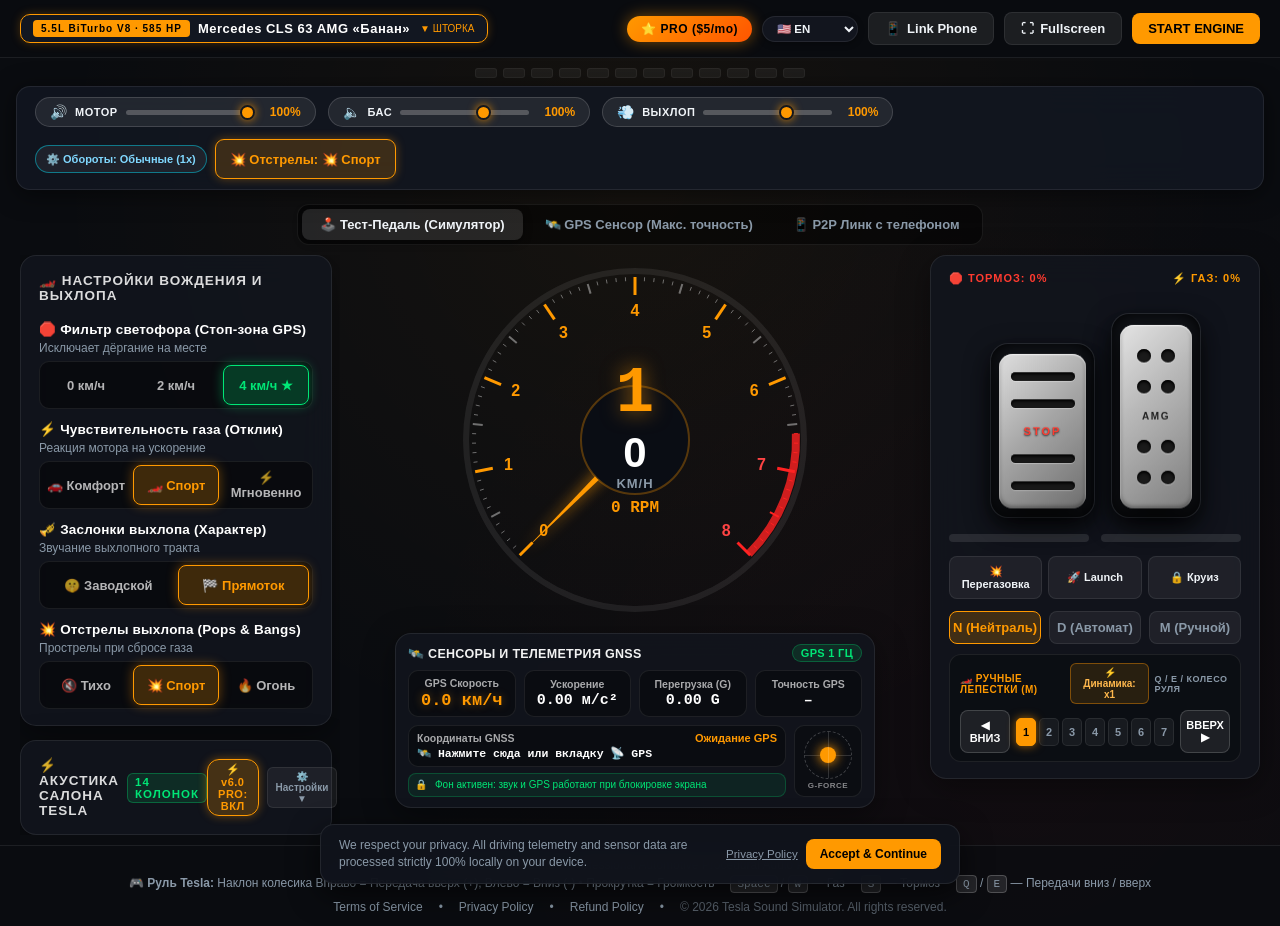
==== commit 36013a1f: "v8.0: Commercial SaaS Launch - /mo & /yr (2 mo free) subscription model, multi-language localization" ====
--- a/index.html
+++ b/index.html
@@ -1,21 +1,70 @@
 <!DOCTYPE html>
-<html lang="ru">
+<html lang="en">
 <head>
   <meta charset="UTF-8">
   <meta name="viewport" content="width=device-width, initial-scale=1.0, maximum-scale=1.0, user-scalable=no">
   <meta http-equiv="Cache-Control" content="no-cache, no-store, must-revalidate">
   <meta http-equiv="Pragma" content="no-cache">
   <meta http-equiv="Expires" content="0">
-  <title>Tesla V10 Sound Simulator | Carrera GT</title>
-  <link rel="stylesheet" href="style.css?v=7.8">
+  <title>Tesla Supercar Sound Simulator | V10, V8 & Turbo Sound</title>
+  <meta name="description" content="Turn your Tesla into a Carrera GT V10, Hellcat V8, 2JZ, LFA or AMG supercar. Real-time GPS & phone P2P telemetry for Model 3, Model Y, S & X. Try for $5/mo.">
+  <meta name="keywords" content="tesla sound simulator, tesla v10 engine sound, electric car engine noise, carrera gt tesla sound, hellcat v8 tesla, obd2 car sound, tesla p2p telemetry">
+  <meta name="robots" content="index, follow">
+  <link rel="canonical" href="https://raxman1.github.io/teslasite/">
+
+  <!-- Open Graph / Social Media -->
+  <meta property="og:type" content="website">
+  <meta property="og:url" content="https://raxman1.github.io/teslasite/">
+  <meta property="og:title" content="Tesla Supercar Sound Simulator | V10, V8 & Turbo Sound">
+  <meta property="og:description" content="Turn your Tesla into a Carrera GT V10, Hellcat V8, 2JZ, LFA or AMG supercar. Real-time GPS & phone P2P telemetry.">
+  <meta property="og:site_name" content="Tesla Sound Simulator">
+
+  <!-- Twitter Card -->
+  <meta name="twitter:card" content="summary_large_image">
+  <meta name="twitter:title" content="Tesla Supercar Sound Simulator | V10, V8 & Turbo Sound">
+  <meta name="twitter:description" content="Turn your Tesla into a Carrera GT V10, Hellcat V8, 2JZ, LFA or AMG supercar. Real-time GPS & phone P2P telemetry.">
+
+  <!-- Google Schema.org SoftwareApplication Structured Data -->
+  <script type="application/ld+json">
+  {
+    "@context": "https://schema.org",
+    "@type": "SoftwareApplication",
+    "name": "Tesla Supercar Sound Simulator",
+    "operatingSystem": "Tesla In-Car Browser, Web, iOS, Android, macOS, Windows",
+    "applicationCategory": "MultimediaApplication",
+    "offers": [
+      {
+        "@type": "Offer",
+        "name": "Monthly Subscription",
+        "price": "5.00",
+        "priceCurrency": "USD",
+        "billingDuration": "P1M"
+      },
+      {
+        "@type": "Offer",
+        "name": "Annual Subscription (2 Months Free)",
+        "price": "50.00",
+        "priceCurrency": "USD",
+        "billingDuration": "P1Y"
+      }
+    ],
+    "aggregateRating": {
+      "@type": "AggregateRating",
+      "ratingValue": "4.9",
+      "reviewCount": "428"
+    }
+  }
+  </script>
+
+  <link rel="stylesheet" href="style.css?v=8.0">
   <link rel="icon" href="data:image/svg+xml,<svg xmlns=%22http://www.w3.org/2000/svg%22 viewBox=%220 0 100 100%22><text y=%22.9em%22 font-size=%2290%22>🏎️</text></svg>">
   <script>
     (function() {
-      const LATEST_V = '7.5';
+      const LATEST_V = '8.0';
       const p = new URLSearchParams(window.location.search);
       if (p.get('v') !== LATEST_V) {
         p.set('v', LATEST_V);
-        window.location.replace(window.location.pathname + '?' + p.toString());
+        window.history.replaceState(null, '', window.location.pathname + '?' + p.toString());
       }
     })();
   </script>
@@ -36,9 +85,27 @@
       </select>
     </div>
     <div class="header-actions">
-      <button id="p2pModalBtn" class="btn btn-icon-only" title="Связка с телефоном"><span class="btn-icon">📱</span><span class="btn-text">Связка</span></button>
-      <button id="fullscreenBtn" class="btn btn-icon-only" title="Полный экран"><span class="btn-icon">⛶</span><span class="btn-text">Экран</span></button>
-      <button id="startBtn" class="btn btn-primary">START ENGINE</button>
+      <!-- Pro SaaS Upgrade Button -->
+      <button id="proUpgradeBtn" class="btn-pro-badge" type="button" title="Tesla Sound PRO">⭐ PRO ($5/mo)</button>
+
+      <!-- Language Selector -->
+      <div class="lang-select-wrapper">
+        <select id="langSelect" class="lang-picker-select" aria-label="Language">
+          <option value="en">🇺🇸 EN</option>
+          <option value="ru">🇷🇺 RU</option>
+          <option value="de">🇩🇪 DE</option>
+          <option value="es">🇪🇸 ES</option>
+          <option value="fr">🇫🇷 FR</option>
+          <option value="zh">🇨🇳 中文</option>
+          <option value="ja">🇯🇵 日本語</option>
+          <option value="pt">🇧🇷 PT</option>
+          <option value="ar">🇦🇪 العربية</option>
+        </select>
+      </div>
+
+      <button id="p2pModalBtn" class="btn btn-icon-only" title="Связка с телефоном"><span class="btn-icon">📱</span><span class="btn-text" data-i18n="btn_p2p">Связка</span></button>
+      <button id="fullscreenBtn" class="btn btn-icon-only" title="Полный экран"><span class="btn-icon">⛶</span><span class="btn-text" data-i18n="btn_fullscreen">Экран</span></button>
+      <button id="startBtn" class="btn btn-primary" data-i18n="btn_start">START ENGINE</button>
     </div>
   </header>
 
@@ -626,6 +693,119 @@
   </main>
 
   <!-- P2P WebRTC Pairing Modal -->
+  
+  <!-- Subscription Paywall & Checkout Modal -->
+  <div id="subscriptionModal" class="modal-overlay">
+    <div class="sub-modal-card">
+      <span class="sub-pill-badge" data-i18n="sub_badge">PREMIUM SOUND ENGINE</span>
+      <h2 class="sub-modal-title" data-i18n="sub_title">Upgrade to Tesla Sound PRO</h2>
+      <p class="sub-modal-subtitle" data-i18n="sub_subtitle">Unlock 22+ legendary supercar engines, 96kHz DSP audio, and wireless telemetry.</p>
+
+      <!-- Plan Switcher (Monthly vs Annual) -->
+      <div class="plan-toggle-container">
+        <button id="planToggleMonthly" class="plan-toggle-btn" type="button">
+          <span data-i18n="sub_monthly">Monthly</span>
+          <span style="opacity: 0.8; font-size: 11px;">$5/mo</span>
+        </button>
+        <button id="planToggleYearly" class="plan-toggle-btn active" type="button">
+          <span data-i18n="sub_yearly">Annual</span>
+          <span class="free-months-tag" data-i18n="sub_save_badge">🎁 2 MONTHS FREE</span>
+        </button>
+      </div>
+
+      <!-- Pricing Display -->
+      <div class="sub-pricing-box">
+        <div class="sub-price-row">
+          <span id="subDisplayPrice" class="sub-price-val">$50</span>
+          <span id="subDisplayPeriod" class="sub-price-period" data-i18n="sub_per_year">/ year ($4.17/mo)</span>
+        </div>
+      </div>
+
+      <!-- Features Checkmarks -->
+      <ul class="sub-features-list">
+        <li data-i18n="sub_feat_1">🏎️ 22+ Supercars: Carrera GT V10, Hellcat V8, 2JZ, LFA, AMG & Ferrari V12</li>
+        <li data-i18n="sub_feat_2">⚡ Studio-grade 96kHz procedural DSP physical synthesis engine</li>
+        <li data-i18n="sub_feat_3">📱 High-rate 60Hz wireless phone accelerometer & smart GPS sync</li>
+        <li data-i18n="sub_feat_4">💥 Real anti-lag pops, fire crackles, and authentic supercharger whine</li>
+        <li data-i18n="sub_feat_5">🎮 Tesla steering wheel scroll wheel shifting integration</li>
+        <li data-i18n="sub_feat_6">🛡️ 14-day 100% money-back guarantee on annual plans</li>
+      </ul>
+
+      <!-- CTA Checkout Button -->
+      <button id="subCheckoutBtn" class="btn-sub-checkout" type="button" data-i18n="sub_cta_yearly">Get Annual PRO for $50 (Save $10)</button>
+
+      <!-- Promo Code Activation Box -->
+      <div class="sub-promo-row">
+        <input id="subPromoInput" type="text" class="sub-promo-input" placeholder="PROMO CODE" data-i18n-placeholder="sub_promo_placeholder">
+        <button id="applyPromoBtn" class="btn-promo-apply" type="button" data-i18n="sub_apply_promo">Apply</button>
+      </div>
+      <div id="subFeedbackMsg" class="sub-feedback-msg"></div>
+
+      <!-- Trust Badges -->
+      <div class="sub-trust-footer" data-i18n="sub_trust_secure">
+        🔒 256-bit Encrypted Checkout • Cancel Anytime with 1 Click
+      </div>
+
+      <button id="closeSubModalBtn" class="btn" style="width: 100%; margin-top: 14px; padding: 10px; font-weight: 700; border-radius: 10px;" data-i18n="modal_close">Close</button>
+    </div>
+  </div>
+
+  <!-- In-App Tabbed Legal Documents Modal -->
+  <div id="legalModal" class="modal-overlay">
+    <div class="legal-modal-card">
+      <div style="display: flex; justify-content: space-between; align-items: center; margin-bottom: 12px;">
+        <h2 style="font-size: 18px; margin: 0;" data-i18n="legal_title">Legal Documents & Compliance</h2>
+        <button id="closeLegalModalBtn" class="btn-close-modal" type="button">✕</button>
+      </div>
+
+      <!-- Tabs Header -->
+      <div class="legal-tabs-header">
+        <button class="legal-tab-btn active" data-tab="legal-terms" data-i18n="tab_terms">Terms of Service</button>
+        <button class="legal-tab-btn" data-tab="legal-privacy" data-i18n="tab_privacy">Privacy Policy</button>
+        <button class="legal-tab-btn" data-tab="legal-refund" data-i18n="tab_refund">Refund Policy</button>
+      </div>
+
+      <!-- Scrollable Tab Content -->
+      <div class="legal-scroll-body">
+        <div id="legal-terms" class="legal-tab-pane">
+          <h3>1. Entertainment Simulation Software</h3>
+          <p>Tesla Sound Simulator is an independent procedural audio entertainment tool. It is strictly intended for passenger enjoyment, car meets, or closed-circuit events. Driver focus must always remain 100% on vehicle control and public road safety. Obey all local traffic and noise regulations.</p>
+          <h3>2. Subscriptions & Billing</h3>
+          <p>Available as a Monthly Subscription ($5/month) or Annual Subscription ($50/year, providing 2 months free). Subscriptions renew automatically until cancelled. You may cancel renewal at any time with 1 click.</p>
+          <h3>3. Trademark Non-Affiliation</h3>
+          <p>Tesla, Porsche, Mercedes-AMG, Dodge, Toyota, Lexus, and associated emblems are registered trademarks of their respective owners. This product is an independent sound synthesis engine and is not endorsed by or affiliated with Tesla, Inc. or any vehicle manufacturer.</p>
+        </div>
+
+        <div id="legal-privacy" class="legal-tab-pane" style="display: none;">
+          <h3>Zero-Tracking & Local Data Architecture</h3>
+          <p>We respect your privacy by design. All GPS location, velocity, and accelerometer sensor telemetry are processed <strong>strictly 100% locally</strong> inside your web browser memory. No driving routes or telemetry logs are ever uploaded, saved, or sold.</p>
+          <h3>P2P Encrypted Telemetry</h3>
+          <p>When pairing your smartphone with your Tesla screen, telemetry travels through direct, end-to-end encrypted WebRTC DataChannels.</p>
+        </div>
+
+        <div id="legal-refund" class="legal-tab-pane" style="display: none;">
+          <h3>14-Day Money-Back Guarantee (Annual Plan)</h3>
+          <p>Annual subscriptions ($50/year) include an unconditional 14-day 100% refund guarantee. If you are not satisfied with audio compatibility, email support for a full prompt refund.</p>
+          <h3>Monthly Subscriptions</h3>
+          <p>Monthly subscriptions ($5/mo) can be cancelled at any time to prevent further billing at the end of the monthly cycle.</p>
+        </div>
+      </div>
+
+      <button id="closeLegalModalBtnBottom" class="btn" style="width: 100%; margin-top: 14px; padding: 10px; font-weight: 700; border-radius: 10px;" data-i18n="modal_close">Close</button>
+    </div>
+  </div>
+
+  <!-- GDPR Cookie / Privacy Consent Banner -->
+  <div id="cookieBanner" class="cookie-banner">
+    <div class="cookie-text" data-i18n="cookie_text">
+      We respect your privacy: driving telemetry and GPS coordinates are processed strictly 100% locally on your device.
+    </div>
+    <div style="display: flex; gap: 8px; align-items: center;">
+      <a href="legal/privacy.html" class="footer-legal-link" style="font-size: 11.5px; text-decoration: underline;" data-i18n="cookie_privacy">Privacy Policy</a>
+      <button id="acceptCookieBtn" class="cookie-btn-accept" type="button" data-i18n="cookie_accept">Accept & Continue</button>
+    </div>
+  </div>
+
   <div id="p2pModal" class="modal-overlay">
     <div class="modal-content">
       <h2 style="margin-bottom: 8px;">📲 Связка Tesla ↔ Телефон</h2>
@@ -672,15 +852,24 @@
     </div>
   </div>
 
-  <!-- Footer with Instructions -->
+  <!-- Footer with Instructions & Legal Links -->
   <footer>
-    <div>Mercedes-AMG, Porsche & Supercars Sound Simulator v3.1 • Tesla Model 3/Y Edition</div>
+    <div data-i18n="footer_copy">Tesla Sound Simulator • Professional Automotive Procedural Audio Platform</div>
     <div class="footer-keybinds">
       <span>🎮 <b>Руль Tesla:</b> Наклон колесика Вправо = Передача вверх (+), Влево = Вниз (-) • Прокрутка = Громкость</span>
       <span><kbd>Space</kbd> / <kbd>W</kbd> — Газ</span>
       <span><kbd>S</kbd> — Тормоз</span>
       <span><kbd>Q</kbd> / <kbd>E</kbd> — Передачи вниз / вверх</span>
     </div>
+    <div class="footer-legal-row">
+      <a href="legal/terms.html" class="footer-legal-link" id="linkTermsModal">Terms of Service</a>
+      <span>•</span>
+      <a href="legal/privacy.html" class="footer-legal-link" id="linkPrivacyModal">Privacy Policy</a>
+      <span>•</span>
+      <a href="legal/refund.html" class="footer-legal-link" id="linkRefundModal">Refund Policy</a>
+      <span>•</span>
+      <span style="opacity: 0.6;">© 2026 Tesla Sound Simulator. All rights reserved.</span>
+    </div>
   </footer>
 
   <!-- Hidden Silent Audio Element to bind Tesla Steering Wheel Media Buttons -->
@@ -693,16 +882,18 @@
   <script src="js/peerjs.min.js"></script>
   <script src="js/qrcode.min.js"></script>
   <!-- Procedural DSP Engine (from teslasound.io) -->
-  <script src="js/dsp/cars.js?v=7.8"></script>
-  <script src="js/dsp/engine-dsp.js?v=7.8"></script>
-  <script src="js/dsp/vehicle.js?v=7.8"></script>
-  <script src="js/dsp-audio.js?v=7.8"></script>
-  <script src="js/bov-sound.js?v=7.8"></script>
-  <script src="js/starter-sound.js?v=7.8"></script>
-  <script src="js/turbo-sound.js?v=7.8"></script>
-  <script src="js/audio-engine.js?v=7.8"></script>
-  <script src="js/telemetry.js?v=7.8"></script>
-  <script src="js/p2p.js?v=7.8"></script>
-  <script src="js/app.js?v=7.8"></script>
+  <script src="js/dsp/cars.js?v=8.0"></script>
+  <script src="js/dsp/engine-dsp.js?v=8.0"></script>
+  <script src="js/dsp/vehicle.js?v=8.0"></script>
+  <script src="js/dsp-audio.js?v=8.0"></script>
+  <script src="js/bov-sound.js?v=8.0"></script>
+  <script src="js/starter-sound.js?v=8.0"></script>
+  <script src="js/turbo-sound.js?v=8.0"></script>
+  <script src="js/i18n.js?v=8.0"></script>
+  <script src="js/subscription.js?v=8.0"></script>
+  <script src="js/audio-engine.js?v=8.0"></script>
+  <script src="js/telemetry.js?v=8.0"></script>
+  <script src="js/p2p.js?v=8.0"></script>
+  <script src="js/app.js?v=8.0"></script>
 </body>
 </html>
--- a/style.css
+++ b/style.css
@@ -2803,38 +2803,47 @@
     flex-shrink: 0 !important;
   }
 
-  .controls-container {
+  .header-actions {
     width: 100% !important;
-    display: grid !important;
-    grid-template-columns: auto auto 1fr !important;
+    display: flex !important;
+    flex-wrap: wrap !important;
     gap: 6px !important;
     align-items: center !important;
     box-sizing: border-box !important;
   }
 
-  #p2pLinkBtn {
-    padding: 6px 8px !important;
-    font-size: 11px !important;
-    white-space: nowrap !important;
-    flex-shrink: 0 !important;
-  }
-
-  #fullscreenBtn {
-    padding: 6px 8px !important;
-    font-size: 11px !important;
-    white-space: nowrap !important;
-    flex-shrink: 0 !important;
+  .btn-pro-badge {
+    padding: 5px 8px !important;
+    font-size: 10.5px !important;
+    flex: 1 1 auto !important;
+    justify-content: center !important;
+  }
+
+  .lang-select-wrapper {
+    flex: 0 0 auto !important;
+  }
+
+  .lang-picker-select {
+    padding: 4px 6px !important;
+    font-size: 10.5px !important;
+  }
+
+  #p2pModalBtn, #fullscreenBtn {
+    padding: 5px 8px !important;
+    font-size: 10.5px !important;
+    flex: 0 0 auto !important;
   }
 
   #startBtn {
     width: 100% !important;
-    padding: 8px 10px !important;
-    font-size: 12px !important;
-    font-weight: 800 !important;
+    padding: 9px 12px !important;
+    font-size: 13px !important;
+    font-weight: 900 !important;
     letter-spacing: 0.5px !important;
     white-space: nowrap !important;
     text-align: center !important;
     box-sizing: border-box !important;
+    margin-top: 2px !important;
   }
 
   /* 2. Top Sound Bar */
@@ -3042,3 +3051,497 @@
     box-sizing: border-box !important;
   }
 }
+
+
+/* ==========================================================================
+   SaaS Commercial Monetization & Legal Compliance Styles (v8.0)
+   ========================================================================== */
+
+/* Pro Upgrade Badge / Button in Header */
+.btn-pro-badge {
+  background: linear-gradient(135deg, #ff9900 0%, #ff5500 100%);
+  color: #000;
+  border: none;
+  border-radius: 20px;
+  padding: 6px 14px;
+  font-size: 12px;
+  font-weight: 800;
+  letter-spacing: 0.5px;
+  cursor: pointer;
+  box-shadow: 0 0 15px rgba(255, 153, 0, 0.45);
+  transition: all 0.25s cubic-bezier(0.4, 0, 0.2, 1);
+  display: inline-flex;
+  align-items: center;
+  gap: 5px;
+  white-space: nowrap;
+  flex-shrink: 0;
+}
+
+.btn-pro-badge:hover {
+  transform: translateY(-1px) scale(1.03);
+  box-shadow: 0 0 22px rgba(255, 153, 0, 0.7);
+  filter: brightness(1.1);
+}
+
+.btn-pro-badge.is-active {
+  background: linear-gradient(135deg, #00e676 0%, #00b0ff 100%);
+  color: #000;
+  box-shadow: 0 0 15px rgba(0, 230, 118, 0.4);
+}
+
+/* Language Selector */
+.lang-select-wrapper {
+  position: relative;
+  display: inline-flex;
+  align-items: center;
+  flex-shrink: 0;
+}
+
+.lang-picker-select {
+  background: rgba(20, 24, 34, 0.85);
+  color: var(--text-main);
+  border: 1px solid var(--border-glass);
+  border-radius: 16px;
+  padding: 5px 10px;
+  font-size: 11.5px;
+  font-weight: 700;
+  cursor: pointer;
+  outline: none;
+  transition: all 0.2s;
+  box-shadow: 0 2px 6px rgba(0,0,0,0.3);
+}
+
+.lang-picker-select:hover, .lang-picker-select:focus {
+  border-color: var(--accent-amber);
+  box-shadow: 0 0 10px rgba(255, 153, 0, 0.3);
+}
+
+.lang-picker-select option {
+  background: #12161f;
+  color: #fff;
+}
+
+/* Modal Overlay Common */
+.modal-overlay {
+  position: fixed;
+  top: 0;
+  left: 0;
+  width: 100vw;
+  height: 100vh;
+  background: rgba(0, 0, 0, 0.82);
+  backdrop-filter: blur(10px);
+  -webkit-backdrop-filter: blur(10px);
+  display: none;
+  justify-content: center;
+  align-items: center;
+  z-index: 10000;
+  padding: 16px;
+  box-sizing: border-box;
+}
+
+.modal-overlay.show {
+  display: flex !important;
+}
+
+/* Subscription Paywall Modal */
+.sub-modal-card {
+  background: linear-gradient(180deg, rgba(24, 28, 40, 0.98) 0%, rgba(14, 17, 24, 0.99) 100%);
+  border: 1px solid rgba(255, 153, 0, 0.35);
+  box-shadow: 0 25px 60px rgba(0, 0, 0, 0.8), 0 0 35px rgba(255, 153, 0, 0.15);
+  border-radius: 20px;
+  max-width: 520px;
+  width: 100%;
+  max-height: 90vh;
+  overflow-y: auto;
+  padding: 28px 24px;
+  box-sizing: border-box;
+  position: relative;
+  color: var(--text-main);
+  text-align: center;
+}
+
+.sub-pill-badge {
+  display: inline-block;
+  background: linear-gradient(90deg, #ff9900, #ff5500);
+  color: #000;
+  font-size: 10.5px;
+  font-weight: 900;
+  letter-spacing: 1.5px;
+  padding: 4px 12px;
+  border-radius: 20px;
+  margin-bottom: 10px;
+  text-transform: uppercase;
+}
+
+.sub-modal-title {
+  font-size: 24px;
+  font-weight: 900;
+  letter-spacing: 0.5px;
+  margin-bottom: 6px;
+  color: #fff;
+}
+
+.sub-modal-subtitle {
+  font-size: 13px;
+  color: var(--text-muted);
+  line-height: 1.45;
+  margin-bottom: 20px;
+}
+
+/* Plan Toggle Switch */
+.plan-toggle-container {
+  display: flex;
+  background: rgba(0, 0, 0, 0.5);
+  border: 1px solid var(--border-glass);
+  border-radius: 30px;
+  padding: 4px;
+  margin: 0 auto 20px auto;
+  max-width: 380px;
+  position: relative;
+}
+
+.plan-toggle-btn {
+  flex: 1;
+  background: transparent;
+  border: none;
+  color: var(--text-muted);
+  font-size: 13px;
+  font-weight: 700;
+  padding: 10px 14px;
+  border-radius: 24px;
+  cursor: pointer;
+  transition: all 0.25s ease;
+  display: flex;
+  align-items: center;
+  justify-content: center;
+  gap: 6px;
+}
+
+.plan-toggle-btn.active {
+  background: var(--accent-amber);
+  color: #000;
+  font-weight: 800;
+  box-shadow: 0 4px 15px rgba(255, 153, 0, 0.4);
+}
+
+.free-months-tag {
+  background: #ff2222;
+  color: #fff;
+  font-size: 9.5px;
+  font-weight: 900;
+  padding: 2px 7px;
+  border-radius: 12px;
+  letter-spacing: 0.3px;
+}
+
+/* Pricing Display Card */
+.sub-pricing-box {
+  background: rgba(255, 255, 255, 0.03);
+  border: 1px solid rgba(255, 255, 255, 0.08);
+  border-radius: 16px;
+  padding: 18px 20px;
+  margin-bottom: 20px;
+}
+
+.sub-price-row {
+  display: flex;
+  align-items: baseline;
+  justify-content: center;
+  gap: 6px;
+  margin-bottom: 4px;
+}
+
+.sub-price-val {
+  font-size: 44px;
+  font-weight: 900;
+  color: #fff;
+  line-height: 1;
+}
+
+.sub-price-period {
+  font-size: 14px;
+  color: var(--text-muted);
+  font-weight: 600;
+}
+
+/* Feature Checkmarks */
+.sub-features-list {
+  text-align: left;
+  list-style: none;
+  padding: 0;
+  margin: 0 0 22px 0;
+  display: flex;
+  flex-direction: column;
+  gap: 10px;
+}
+
+.sub-features-list li {
+  font-size: 13px;
+  color: #d8e2ec;
+  line-height: 1.4;
+  display: flex;
+  align-items: flex-start;
+  gap: 8px;
+}
+
+/* CTA Checkout Button */
+.btn-sub-checkout {
+  width: 100%;
+  background: linear-gradient(135deg, #ff9900 0%, #ff5500 100%);
+  color: #000;
+  border: none;
+  border-radius: 12px;
+  padding: 15px 20px;
+  font-size: 15px;
+  font-weight: 900;
+  letter-spacing: 0.5px;
+  cursor: pointer;
+  box-shadow: 0 10px 25px rgba(255, 153, 0, 0.45);
+  transition: all 0.25s ease;
+  margin-bottom: 14px;
+}
+
+.btn-sub-checkout:hover {
+  transform: translateY(-2px);
+  box-shadow: 0 14px 30px rgba(255, 153, 0, 0.65);
+  filter: brightness(1.1);
+}
+
+/* Promo Code Box */
+.sub-promo-row {
+  display: flex;
+  gap: 8px;
+  margin-bottom: 14px;
+}
+
+.sub-promo-input {
+  flex: 1;
+  background: rgba(0, 0, 0, 0.4);
+  border: 1px solid var(--border-glass);
+  border-radius: 10px;
+  padding: 10px 14px;
+  color: #fff;
+  font-size: 13px;
+  font-weight: 600;
+  text-transform: uppercase;
+  outline: none;
+}
+
+.sub-promo-input:focus {
+  border-color: var(--accent-amber);
+}
+
+.btn-promo-apply {
+  background: rgba(255, 255, 255, 0.1);
+  color: #fff;
+  border: 1px solid var(--border-glass);
+  border-radius: 10px;
+  padding: 10px 16px;
+  font-size: 12.5px;
+  font-weight: 700;
+  cursor: pointer;
+  transition: all 0.2s;
+  white-space: nowrap;
+}
+
+.btn-promo-apply:hover {
+  background: rgba(255, 255, 255, 0.2);
+}
+
+.sub-feedback-msg {
+  font-size: 12px;
+  min-height: 18px;
+  margin-bottom: 12px;
+  font-weight: 600;
+}
+
+.sub-trust-footer {
+  font-size: 11px;
+  color: var(--text-muted);
+  border-top: 1px solid var(--border-glass);
+  padding-top: 14px;
+  line-height: 1.5;
+}
+
+/* Legal Documents Modal */
+.legal-modal-card {
+  background: #10141d;
+  border: 1px solid var(--border-glass);
+  border-radius: 20px;
+  max-width: 780px;
+  width: 100%;
+  max-height: 85vh;
+  display: flex;
+  flex-direction: column;
+  padding: 24px;
+  box-sizing: border-box;
+}
+
+.legal-tabs-header {
+  display: flex;
+  gap: 8px;
+  border-bottom: 1px solid var(--border-glass);
+  padding-bottom: 12px;
+  margin-bottom: 16px;
+  overflow-x: auto;
+  flex-shrink: 0;
+}
+
+.legal-tab-btn {
+  background: transparent;
+  border: 1px solid var(--border-glass);
+  color: var(--text-muted);
+  border-radius: 10px;
+  padding: 8px 14px;
+  font-size: 12px;
+  font-weight: 700;
+  cursor: pointer;
+  white-space: nowrap;
+  transition: all 0.2s;
+}
+
+.legal-tab-btn:hover {
+  color: #fff;
+  background: rgba(255, 255, 255, 0.05);
+}
+
+.legal-tab-btn.active {
+  background: rgba(255, 153, 0, 0.15);
+  border-color: var(--accent-amber);
+  color: var(--accent-amber);
+}
+
+.legal-scroll-body {
+  flex: 1;
+  overflow-y: auto;
+  padding-right: 8px;
+  font-size: 13.5px;
+  line-height: 1.65;
+  color: #c0cedb;
+}
+
+.legal-scroll-body h3 {
+  color: #fff;
+  font-size: 18px;
+  margin: 16px 0 8px 0;
+}
+
+.legal-scroll-body p {
+  margin-bottom: 12px;
+}
+
+.legal-scroll-body ul {
+  padding-left: 20px;
+  margin-bottom: 14px;
+}
+
+/* Cookie & Consent Banner */
+.cookie-banner {
+  position: fixed;
+  bottom: 16px;
+  left: 50%;
+  transform: translateX(-50%);
+  background: rgba(16, 20, 28, 0.95);
+  border: 1px solid var(--border-glass);
+  backdrop-filter: blur(16px);
+  -webkit-backdrop-filter: blur(16px);
+  border-radius: 14px;
+  padding: 12px 18px;
+  box-shadow: 0 10px 30px rgba(0, 0, 0, 0.6);
+  z-index: 9990;
+  display: flex;
+  align-items: center;
+  gap: 14px;
+  max-width: 92vw;
+  width: 640px;
+  box-sizing: border-box;
+}
+
+.cookie-banner.hidden {
+  display: none !important;
+}
+
+.cookie-text {
+  flex: 1;
+  font-size: 12px;
+  color: var(--text-muted);
+  line-height: 1.4;
+}
+
+.cookie-btn-accept {
+  background: var(--accent-amber);
+  color: #000;
+  border: none;
+  border-radius: 8px;
+  padding: 8px 14px;
+  font-size: 12px;
+  font-weight: 800;
+  cursor: pointer;
+  white-space: nowrap;
+  transition: all 0.2s;
+}
+
+.cookie-btn-accept:hover {
+  filter: brightness(1.1);
+}
+
+/* Footer Legal Links Row */
+.footer-legal-row {
+  display: flex;
+  justify-content: center;
+  align-items: center;
+  gap: 16px;
+  margin-top: 10px;
+  font-size: 12px;
+  color: var(--text-muted);
+  flex-wrap: wrap;
+}
+
+.footer-legal-link {
+  color: var(--text-muted);
+  text-decoration: none;
+  cursor: pointer;
+  transition: color 0.2s;
+}
+
+.footer-legal-link:hover {
+  color: var(--accent-amber);
+  text-decoration: underline;
+}
+
+/* Mobile responsive refinements for SaaS elements */
+@media (max-width: 600px) {
+  .sub-modal-card {
+    padding: 20px 16px !important;
+    max-height: 94vh !important;
+  }
+  .sub-modal-title {
+    font-size: 20px !important;
+  }
+  .sub-price-val {
+    font-size: 36px !important;
+  }
+  .plan-toggle-btn {
+    font-size: 11.5px !important;
+    padding: 8px 10px !important;
+  }
+  .btn-pro-badge {
+    padding: 5px 9px !important;
+    font-size: 11px !important;
+  }
+  .lang-picker-select {
+    padding: 4px 6px !important;
+    font-size: 10.5px !important;
+  }
+  .cookie-banner {
+    flex-direction: column !important;
+    text-align: center !important;
+    bottom: 8px !important;
+    width: 95vw !important;
+    padding: 10px 12px !important;
+  }
+  .footer-legal-row {
+    gap: 10px !important;
+    font-size: 11px !important;
+  }
+}
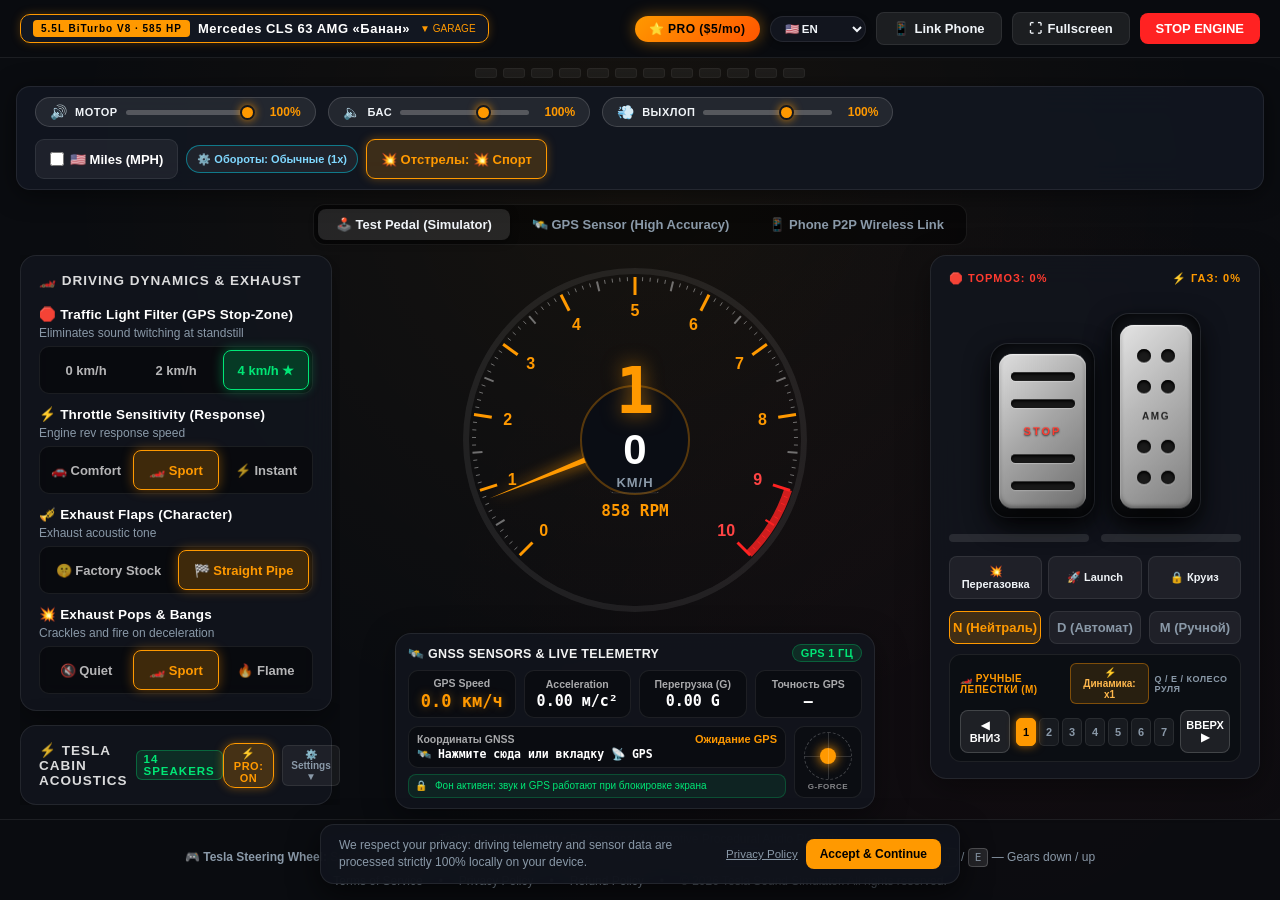
==== commit 031d2fd2: "v8.1: Full multi-language translation, MPH units toggle with checkbox and clickable speedometer, and" ====
--- a/index.html
+++ b/index.html
@@ -56,11 +56,11 @@
   }
   </script>
 
-  <link rel="stylesheet" href="style.css?v=8.0">
+  <link rel="stylesheet" href="style.css?v=8.1">
   <link rel="icon" href="data:image/svg+xml,<svg xmlns=%22http://www.w3.org/2000/svg%22 viewBox=%220 0 100 100%22><text y=%22.9em%22 font-size=%2290%22>🏎️</text></svg>">
   <script>
     (function() {
-      const LATEST_V = '8.0';
+      const LATEST_V = '8.1';
       const p = new URLSearchParams(window.location.search);
       if (p.get('v') !== LATEST_V) {
         p.set('v', LATEST_V);
@@ -78,7 +78,7 @@
       <button id="carSelectModalBtn" class="btn-car-picker" type="button" title="Нажмите, чтобы открыть меню выбора машин (шторка)">
         <span id="brandBadge" class="brand-badge">585 HP</span>
         <span id="brandTitle" class="brand-title">Mercedes CLS 63 AMG</span>
-        <span class="picker-arrow">▼ ШТОРКА</span>
+        <span class="picker-arrow" data-i18n="brand_curtain">▼ ШТОРКА</span>
       </button>
       <select id="presetSelect" class="preset-dropdown" style="display: none;">
         <!-- Kept in background for compatibility -->
@@ -148,8 +148,13 @@
       </div>
     </div>
     <div class="sound-quick-actions">
-      <button id="shiftProfileBtn" class="btn-quick-pill" type="button" title="Обороты: 1x (Обычные: D) / 2x (СПОРТ: 20 км/ч = 4,000 RPM) / 3x (ТРЕК)">⚙️ Обороты: 1x</button>
-      <button id="crackleQuickBtn" class="btn-quick-pill active" type="button" title="Отстрелы выхлопа: 🔇 Тихо / 💥 Спорт / 🔥 Огонь">💥 Отстрелы: Спорт</button>
+      <!-- MPH Units Toggle Checkbox Pill -->
+      <label class="btn-quick-pill unit-toggle-pill" id="unitMphToggleLabel" title="Переключение единиц скорости: КМ/Ч или МИЛИ/Ч (MPH)">
+        <input type="checkbox" id="unitMphCheckbox">
+        <span id="unitMphText" data-i18n="unit_mph_label">🇺🇸 Мили (MPH)</span>
+      </label>
+      <button id="shiftProfileBtn" class="btn-quick-pill" type="button" title="Обороты: 1x / 2x / 3x">⚙️ Обороты: 1x</button>
+      <button id="crackleQuickBtn" class="btn-quick-pill active" type="button" title="Отстрелы: Тихо / Спорт / Огонь">💥 Отстрелы: Спорт</button>
     </div>
     <!-- Hidden compatibility elements to ensure no script errors -->
     <div style="display: none;">
@@ -160,9 +165,9 @@
   <!-- Mode Selector Tabs -->
   <div class="tabs-container">
     <div class="tabs">
-      <button class="tab-btn active" data-tab="pedal"><span class="tab-text-full">🕹️ Тест-Педаль (Симулятор)</span><span class="tab-text-short">🕹️ Педаль</span></button>
-      <button class="tab-btn" data-tab="gps"><span class="tab-text-full">🛰️ GPS Сенсор (Макс. точность)</span><span class="tab-text-short">🛰️ GPS</span></button>
-      <button class="tab-btn" data-tab="p2p"><span class="tab-text-full">📱 P2P Линк с телефоном</span><span class="tab-text-short">📱 P2P</span></button>
+      <button class="tab-btn active" data-tab="pedal"><span class="tab-text-full" data-i18n="tab_pedal_full">🕹️ Тест-Педаль (Симулятор)</span><span class="tab-text-short" data-i18n="tab_pedal_short">🕹️ Педаль</span></button>
+      <button class="tab-btn" data-tab="gps"><span class="tab-text-full" data-i18n="tab_gps_full">🛰️ GPS Сенсор (Макс. точность)</span><span class="tab-text-short" data-i18n="tab_gps_short">🛰️ GPS</span></button>
+      <button class="tab-btn" data-tab="p2p"><span class="tab-text-full" data-i18n="tab_p2p_full">📱 P2P Линк с телефоном</span><span class="tab-text-short" data-i18n="tab_p2p_short">📱 P2P</span></button>
     </div>
   </div>
 
@@ -176,57 +181,57 @@
       <!-- LEFT 1: Driving Dynamics & Exhaust Controls (Лаконично, органично, понятно) -->
       <div class="card driving-settings-card">
         <div class="hud-title" style="margin-bottom: 6px;">
-          <span>🏎️ Настройки вождения и выхлопа</span>
+          <span data-i18n="card_driving_title">🏎️ Настройки вождения и выхлопа</span>
         </div>
 
         <!-- 1. GPS Deadzone / Traffic Light Filter -->
         <div class="setting-row">
           <div class="setting-header">
-            <span class="setting-title">🛑 Фильтр светофора (Стоп-зона GPS)</span>
-            <span class="setting-hint">Исключает дёргание на месте</span>
+            <span class="setting-title" data-i18n="setting_stop_filter">🛑 Фильтр светофора (Стоп-зона GPS)</span>
+            <span class="setting-hint" data-i18n="setting_stop_hint">Исключает дёргание на месте</span>
           </div>
           <div class="segmented-pill-group">
-            <button id="deadzone0Btn" class="segmented-pill" type="button" title="0 км/ч: фильтр выключен">0 км/ч</button>
-            <button id="deadzone2Btn" class="segmented-pill" type="button" title="2 км/ч: лёгкая фильтрация">2 км/ч</button>
-            <button id="deadzone4Btn" class="segmented-pill active pill-green" type="button" title="4 км/ч: чисто на светофорах (рекомендуется)">4 км/ч ★</button>
+            <button id="deadzone0Btn" class="segmented-pill" type="button" data-i18n="deadzone_0_kmh">0 км/ч</button>
+            <button id="deadzone2Btn" class="segmented-pill" type="button" data-i18n="deadzone_2_kmh">2 км/ч</button>
+            <button id="deadzone4Btn" class="segmented-pill active pill-green" type="button" data-i18n="deadzone_4_kmh">4 км/ч ★</button>
           </div>
         </div>
 
         <!-- 2. Throttle Response Intensity -->
         <div class="setting-row">
           <div class="setting-header">
-            <span class="setting-title">⚡ Чувствительность газа (Отклик)</span>
-            <span class="setting-hint">Реакция мотора на ускорение</span>
+            <span class="setting-title" data-i18n="setting_throttle_sens">⚡ Чувствительность газа (Отклик)</span>
+            <span class="setting-hint" data-i18n="setting_throttle_hint">Реакция мотора на ускорение</span>
           </div>
           <div class="segmented-pill-group">
-            <button id="sensComfortBtn" class="segmented-pill" type="button" title="Плавный комфортный набор оборотов для города">🚗 Комфорт</button>
-            <button id="sensSportBtn" class="segmented-pill active" type="button" title="Динамичный спортивный отклик педали">🏎️ Спорт</button>
-            <button id="sensInsaneBtn" class="segmented-pill" type="button" title="Мгновенная отдача и полный крутящий момент">⚡ Мгновенно</button>
+            <button id="sensComfortBtn" class="segmented-pill" type="button" data-i18n="pill_comfort">🚗 Комфорт</button>
+            <button id="sensSportBtn" class="segmented-pill active" type="button" data-i18n="pill_sport">🏎️ Спорт</button>
+            <button id="sensInsaneBtn" class="segmented-pill" type="button" data-i18n="pill_insane">⚡ Мгновенно</button>
           </div>
         </div>
 
         <!-- 3. Exhaust Flaps / Character (Muffler vs Straight Pipe) -->
         <div class="setting-row">
           <div class="setting-header">
-            <span class="setting-title">🎺 Заслонки выхлопа (Характер)</span>
-            <span class="setting-hint">Звучание выхлопного тракта</span>
+            <span class="setting-title" data-i18n="setting_exhaust_flaps">🎺 Заслонки выхлопа (Характер)</span>
+            <span class="setting-hint" data-i18n="setting_exhaust_hint">Звучание выхлопного тракта</span>
           </div>
           <div class="segmented-pill-group">
-            <button id="exhaustQuietBtn" class="segmented-pill" type="button" title="Заводской глушитель: благородный мягкий звук">🤫 Заводской</button>
-            <button id="exhaustOpenBtn" class="segmented-pill active" type="button" title="Спортивный прямоток: громкий басистый рык">🏁 Прямоток</button>
+            <button id="exhaustQuietBtn" class="segmented-pill" type="button" data-i18n="pill_stock">🤫 Заводской</button>
+            <button id="exhaustOpenBtn" class="segmented-pill active" type="button" data-i18n="pill_straight">🏁 Прямоток</button>
           </div>
         </div>
 
         <!-- 4. Crackle / Pops & Bangs -->
         <div class="setting-row">
           <div class="setting-header">
-            <span class="setting-title">💥 Отстрелы выхлопа (Pops & Bangs)</span>
-            <span class="setting-hint">Прострелы при сбросе газа</span>
+            <span class="setting-title" data-i18n="setting_crackle">💥 Отстрелы выхлопа (Pops & Bangs)</span>
+            <span class="setting-hint" data-i18n="setting_crackle_hint">Прострелы при сбросе газа</span>
           </div>
           <div class="segmented-pill-group">
-            <button id="crackleQuietBtn" class="segmented-pill" type="button" title="Без отстрелов: спокойная плавная езда">🔇 Тихо</button>
-            <button id="crackleSportBtn" class="segmented-pill active" type="button" title="Спортивные сочные отстрелы">💥 Спорт</button>
-            <button id="crackleFireBtn" class="segmented-pill pill-fire" type="button" title="Антилаг: громкие хлопки и огонь">🔥 Огонь</button>
+            <button id="crackleQuietBtn" class="segmented-pill" type="button" data-i18n="pill_quiet">🔇 Тихо</button>
+            <button id="crackleSportBtn" class="segmented-pill active" type="button" data-i18n="pill_sport">💥 Спорт</button>
+            <button id="crackleFireBtn" class="segmented-pill pill-fire" type="button" data-i18n="pill_fire">🔥 Огонь</button>
           </div>
         </div>
       </div>
@@ -235,14 +240,14 @@
       <div class="card tesla-audio-panel card-collapsible">
         <div class="hud-title" style="margin-bottom: 0; display: flex; justify-content: space-between; align-items: center; cursor: pointer;" id="teslaAcousticHeader">
           <div style="display: flex; align-items: center; gap: 8px;">
-            <span>⚡ Акустика салона Tesla</span>
-            <span id="teslaAcousticBadge" style="font-size: 11.5px; padding: 2px 7px; border-radius: 6px; background: rgba(0,230,118,0.12); color: var(--accent-green); border: 1px solid rgba(0,230,118,0.3);">14 колонок</span>
+            <span data-i18n="card_acoustic_title">⚡ Акустика салона Tesla</span>
+            <span id="teslaAcousticBadge" style="font-size: 11.5px; padding: 2px 7px; border-radius: 6px; background: rgba(0,230,118,0.12); color: var(--accent-green); border: 1px solid rgba(0,230,118,0.3);" data-i18n="card_speakers_count">14 колонок</span>
           </div>
           <div style="display: flex; gap: 8px; align-items: center;">
             <button id="v6ToggleBtn" class="btn-v6-toggle" type="button" title="Нажмите для переключения режима v6.0 PRO">
-              <span id="v6ToggleText">⚡ PRO: ВКЛ</span>
+              <span id="v6ToggleText" data-i18n="btn_pro_toggle_on">⚡ PRO: ВКЛ</span>
             </button>
-            <button id="teslaAcousticExpandBtn" class="btn-adv-toggle" type="button">⚙️ Настройки ▼</button>
+            <button id="teslaAcousticExpandBtn" class="btn-adv-toggle" type="button" data-i18n="btn_settings_expand">⚙️ Настройки ▼</button>
           </div>
         </div>
 
@@ -258,9 +263,9 @@
               Распределение звука по салону:
             </div>
             <div class="tesla-soundstage-selector">
-              <button class="classic-stage-btn active" data-stage="tesla_mid" title="Мотор и выхлоп звучат строго сзади за сиденьями">🏎️ Задний выхлоп</button>
-              <button class="classic-stage-btn" data-stage="tesla_front" title="Впуск и турбина на лобовом стекле, выхлоп в багажнике">🏁 Впуск/Выхлоп</button>
-              <button class="classic-stage-btn" data-stage="tesla_3d" title="Полный 3D охват всех динамиков салона">🎧 3D Окружение</button>
+              <button class="classic-stage-btn active" data-stage="tesla_mid" data-i18n="stage_rear_exhaust">🏎️ Задний выхлоп</button>
+              <button class="classic-stage-btn" data-stage="tesla_front" data-i18n="stage_intake_exhaust">🏁 Впуск/Выхлоп</button>
+              <button class="classic-stage-btn" data-stage="tesla_3d" data-i18n="stage_3d_surround">🎧 3D Окружение</button>
             </div>
             <div style="display: flex; justify-content: space-between; align-items: center; margin-top: 12px;">
               <span style="font-size: 11px; color: var(--text-muted);">Вибрация сабвуфера:</span>
@@ -295,10 +300,10 @@
           </div>
 
           <div class="tesla-soundstage-selector">
-            <button class="stage-btn active" data-stage="tesla_front" title="Впуск и мотор на лобовом стекле, выхлоп в багажнике">🏎️ Капот/Выхлоп</button>
-            <button class="stage-btn" data-stage="tesla_mid" title="Мотор и выхлоп звучат строго сзади за сиденьями (как в Carrera GT/Lambo)">🏁 Всё сзади</button>
-            <button class="stage-btn" data-stage="tesla_3d" title="Полный 3D охват всех 14 динамиков салона Tesla">🎧 3D Окружение</button>
-            <button class="stage-btn" data-stage="rear_only" title="Только задние динамики и сабвуфер">💨 Только выхлоп</button>
+            <button class="stage-btn active" data-stage="tesla_front" data-i18n="stage_hood_exhaust">🏎️ Капот/Выхлоп</button>
+            <button class="stage-btn" data-stage="tesla_mid" data-i18n="stage_all_rear">🏁 Всё сзади</button>
+            <button class="stage-btn" data-stage="tesla_3d" data-i18n="stage_3d_surround">🎧 3D Окружение</button>
+            <button class="stage-btn" data-stage="rear_only" data-i18n="stage_exhaust_only">💨 Только выхлоп</button>
           </div>
 
           <!-- Interactive Tesla Cabin Map (Visualizer) -->
@@ -361,14 +366,14 @@
           <!-- Main Acoustic Balance Crossfader (Front ↔ Rear) -->
           <div class="spatial-fader-card">
             <div class="slider-row">
-              <span class="slider-label">⚖️ Баланс салона: Капот ↔ Выхлоп</span>
+              <span class="slider-label" data-i18n="fader_label">⚖️ Баланс салона: Капот ↔ Выхлоп</span>
               <span id="faderValText" class="slider-value highlight">50 / 50 (Центр)</span>
             </div>
             <input id="faderSlider" class="tesla-slider" type="range" min="-100" max="100" value="0">
             <div class="fader-scale-labels">
-              <span>🏎️ Спереди (Мотор)</span>
-              <span>⚖️ Центр</span>
-              <span>💨 Сзади (Выхлоп)</span>
+              <span data-i18n="balance_front">🏎️ Спереди (Мотор)</span>
+              <span data-i18n="balance_center">⚖️ Центр</span>
+              <span data-i18n="balance_rear">💨 Сзади (Выхлоп)</span>
             </div>
           </div>
 
@@ -428,7 +433,7 @@
           <div id="turboControlBox" class="turbo-control-container">
             <div class="turbo-header">
               <div class="turbo-title-row">
-                <span class="turbo-title">🌀 Свист турбин / Turbo Whine</span>
+                <span class="turbo-title" data-i18n="turbo_title">🌀 Свист турбин / Turbo Whine</span>
                 <span id="turboStateBadge" class="turbo-badge active">ВКЛ</span>
               </div>
               <button id="turboToggleBtn" class="btn-turbo-toggle active" type="button" title="Включить / Выключить свист турбин">
@@ -438,7 +443,7 @@
 
             <!-- Turbo Whine Volume Slider -->
             <div class="slider-row" style="margin-top: 6px;">
-              <span class="slider-label">Громкость свиста турбин</span>
+              <span class="slider-label" data-i18n="turbo_vol_label">Громкость свиста турбин</span>
               <span id="turboVolumeValText" class="slider-value">100%</span>
             </div>
             <input id="turboVolumeSlider" class="tesla-slider" type="range" min="0" max="150" value="100">
@@ -447,7 +452,7 @@
             <div class="turbo-suboptions">
               <label class="turbo-suboption-label">
                 <input id="turboBovCheck" type="checkbox" checked>
-                <span>💥 Сброс давления Blow-Off (Stututu)</span>
+                <span data-i18n="turbo_bov_label">💥 Сброс давления Blow-Off (Stututu)</span>
               </label>
             </div>
           </div>
@@ -455,20 +460,20 @@
           <!-- DSP Tuning & Sound Generation Controls -->
           <div id="dspTuningBox" class="dsp-tuning-container">
             <div class="dsp-tuning-header">
-              <span>⚡ Тюнинг выхлопа и DSP</span>
-              <button id="toggleAdvDspBtn" class="btn-adv-toggle" type="button">⚙️ Опции</button>
+              <span data-i18n="dsp_tuning_title">⚡ Тюнинг выхлопа и DSP</span>
+              <button id="toggleAdvDspBtn" class="btn-adv-toggle" type="button" data-i18n="dsp_options_btn">⚙️ Опции</button>
             </div>
 
             <!-- 1. Flow / Character -->
             <div class="slider-row">
-              <span class="slider-label">Прямоток / Характер</span>
+              <span class="slider-label" data-i18n="dsp_flow_label">Прямоток / Характер</span>
               <span id="characterValText" class="slider-value">85%</span>
             </div>
             <input id="characterSlider" class="tesla-slider" type="range" min="15" max="100" value="85">
 
             <!-- 2. Crackle & Pops -->
             <div class="slider-row">
-              <span class="slider-label">Отстрелы / Pops & Bangs</span>
+              <span class="slider-label" data-i18n="dsp_crackle_label">Отстрелы / Pops & Bangs</span>
               <span id="crackleValText" class="slider-value">100%</span>
             </div>
             <input id="crackleSlider" class="tesla-slider" type="range" min="0" max="150" value="100">
@@ -531,7 +536,7 @@
           <div class="gauge-center-data">
             <div id="gearDisplay" class="gear-display">N</div>
             <div id="speedDisplay" class="speed-display">0</div>
-            <div class="speed-unit">KM/H</div>
+            <div id="speedUnitDisplay" class="speed-unit clickable-unit" title="Нажмите для переключения КМ/Ч ⇄ МИЛИ/Ч" data-i18n="speed_unit_kmh">KM/H</div>
             <div id="rpmNumeric" class="rpm-numeric">920 RPM</div>
           </div>
         </div>
@@ -539,17 +544,17 @@
         <!-- Integrated Open Telemetry & Sensors Dashboard (Right below / beside speedometer, ZERO scroll) -->
         <div class="card telemetry-card cluster-telemetry-card">
           <div class="hud-title">
-            <span class="hud-main-title">🛰️ Сенсоры и Телеметрия GNSS</span>
+            <span class="hud-main-title" data-i18n="hud_title">🛰️ Сенсоры и Телеметрия GNSS</span>
             <span id="hudRate" class="hud-rate-badge">GPS 1 Гц</span>
           </div>
 
           <div class="hud-grid">
             <div class="hud-item">
-              <div class="hud-label">GPS Скорость</div>
+              <div class="hud-label" data-i18n="hud_speed_label">GPS Скорость</div>
               <div id="hudSpeed" class="hud-value highlight">0.0 км/ч</div>
             </div>
             <div class="hud-item">
-              <div class="hud-label">Ускорение</div>
+              <div class="hud-label" data-i18n="hud_accel_label">Ускорение</div>
               <div id="hudAccel" class="hud-value">0.00 м/с²</div>
             </div>
             <div class="hud-item">
@@ -856,10 +861,10 @@
   <footer>
     <div data-i18n="footer_copy">Tesla Sound Simulator • Professional Automotive Procedural Audio Platform</div>
     <div class="footer-keybinds">
-      <span>🎮 <b>Руль Tesla:</b> Наклон колесика Вправо = Передача вверх (+), Влево = Вниз (-) • Прокрутка = Громкость</span>
-      <span><kbd>Space</kbd> / <kbd>W</kbd> — Газ</span>
-      <span><kbd>S</kbd> — Тормоз</span>
-      <span><kbd>Q</kbd> / <kbd>E</kbd> — Передачи вниз / вверх</span>
+      <span data-i18n-html="footer_wheel_hint">🎮 <b>Руль Tesla:</b> Наклон колесика Вправо = Передача вверх (+), Влево = Вниз (-) • Прокрутка = Громкость</span>
+      <span><kbd>Space</kbd> / <kbd>W</kbd> — <span data-i18n="footer_gas_key">Газ</span></span>
+      <span><kbd>S</kbd> — <span data-i18n="footer_brake_key">Тормоз</span></span>
+      <span><kbd>Q</kbd> / <kbd>E</kbd> — <span data-i18n="footer_gears_key">Передачи вниз / вверх</span></span>
     </div>
     <div class="footer-legal-row">
       <a href="legal/terms.html" class="footer-legal-link" id="linkTermsModal">Terms of Service</a>
@@ -882,18 +887,19 @@
   <script src="js/peerjs.min.js"></script>
   <script src="js/qrcode.min.js"></script>
   <!-- Procedural DSP Engine (from teslasound.io) -->
-  <script src="js/dsp/cars.js?v=8.0"></script>
-  <script src="js/dsp/engine-dsp.js?v=8.0"></script>
-  <script src="js/dsp/vehicle.js?v=8.0"></script>
-  <script src="js/dsp-audio.js?v=8.0"></script>
-  <script src="js/bov-sound.js?v=8.0"></script>
-  <script src="js/starter-sound.js?v=8.0"></script>
-  <script src="js/turbo-sound.js?v=8.0"></script>
-  <script src="js/i18n.js?v=8.0"></script>
-  <script src="js/subscription.js?v=8.0"></script>
-  <script src="js/audio-engine.js?v=8.0"></script>
-  <script src="js/telemetry.js?v=8.0"></script>
-  <script src="js/p2p.js?v=8.0"></script>
-  <script src="js/app.js?v=8.0"></script>
+  <script src="js/dsp/cars.js?v=8.1"></script>
+  <script src="js/dsp/engine-dsp.js?v=8.1"></script>
+  <script src="js/dsp/vehicle.js?v=8.1"></script>
+  <script src="js/dsp-audio.js?v=8.1"></script>
+  <script src="js/bov-sound.js?v=8.1"></script>
+  <script src="js/starter-sound.js?v=8.1"></script>
+  <script src="js/turbo-sound.js?v=8.1"></script>
+  <script src="js/settings-storage.js?v=8.1"></script>
+  <script src="js/i18n.js?v=8.1"></script>
+  <script src="js/subscription.js?v=8.1"></script>
+  <script src="js/audio-engine.js?v=8.1"></script>
+  <script src="js/telemetry.js?v=8.1"></script>
+  <script src="js/p2p.js?v=8.1"></script>
+  <script src="js/app.js?v=8.1"></script>
 </body>
 </html>
--- a/style.css
+++ b/style.css
@@ -3545,3 +3545,48 @@
     font-size: 11px !important;
   }
 }
+
+
+/* ==========================================================================
+   Speed Units Toggle (KM/H ↔ MPH) & Clickable Speedometer (v8.1)
+   ========================================================================== */
+.unit-toggle-pill {
+  cursor: pointer;
+  display: inline-flex !important;
+  align-items: center !important;
+  gap: 6px !important;
+  user-select: none !important;
+  transition: all 0.2s ease !important;
+}
+
+.unit-toggle-pill input[type="checkbox"] {
+  cursor: pointer;
+  accent-color: var(--accent-amber);
+  width: 14px;
+  height: 14px;
+  margin: 0;
+  flex-shrink: 0;
+}
+
+.unit-toggle-pill.active {
+  background: rgba(0, 176, 255, 0.18) !important;
+  border-color: #00b0ff !important;
+  color: #00b0ff !important;
+  box-shadow: 0 0 10px rgba(0, 176, 255, 0.35) !important;
+}
+
+.speed-unit.clickable-unit {
+  cursor: pointer;
+  transition: all 0.2s ease;
+  padding: 2px 6px;
+  border-radius: 4px;
+  border-bottom: 1px dotted rgba(255, 255, 255, 0.35);
+  display: inline-block;
+}
+
+.speed-unit.clickable-unit:hover {
+  color: var(--accent-amber);
+  background: rgba(255, 153, 0, 0.15);
+  border-bottom-color: var(--accent-amber);
+  transform: scale(1.08);
+}
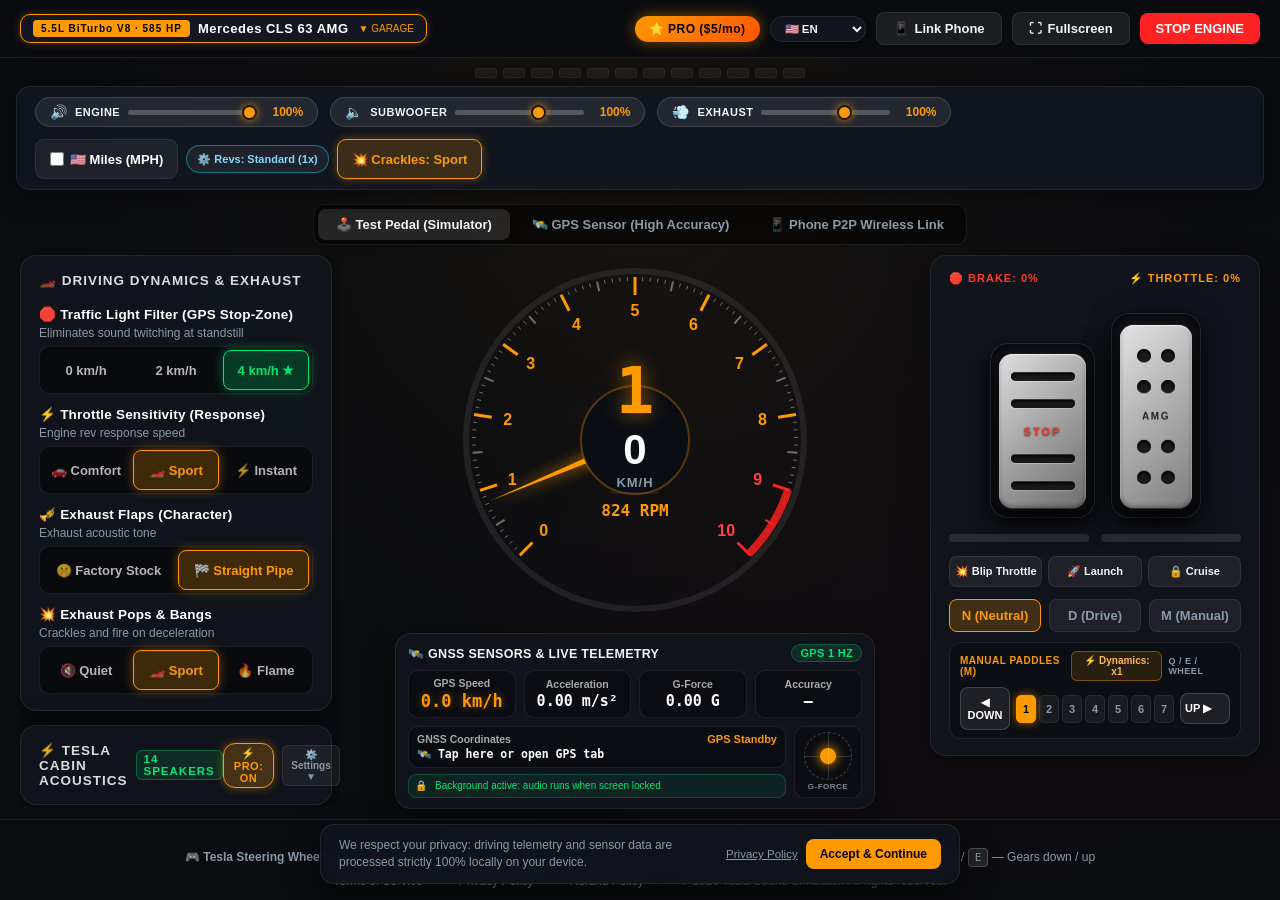
==== commit da2e0de8: "v8.2: 100% full localization across all cards, sound bar, telemetry HUD, pedals, gearbox, and car ti" ====
--- a/index.html
+++ b/index.html
@@ -56,7 +56,7 @@
   }
   </script>
 
-  <link rel="stylesheet" href="style.css?v=8.1">
+  <link rel="stylesheet" href="style.css?v=8.2">
   <link rel="icon" href="data:image/svg+xml,<svg xmlns=%22http://www.w3.org/2000/svg%22 viewBox=%220 0 100 100%22><text y=%22.9em%22 font-size=%2290%22>🏎️</text></svg>">
   <script>
     (function() {
@@ -130,19 +130,19 @@
     <div class="sound-slider-group">
       <div class="engine-volume-control" title="Общая громкость мотора">
         <span class="vol-icon">🔊</span>
-        <span class="vol-label">Мотор</span>
+        <span class="vol-label" data-i18n="vol_motor">Мотор</span>
         <input id="engineVolumeSlider" type="range" min="0" max="100" value="100" class="vol-slider">
         <span id="engineVolumeText" class="vol-value">100%</span>
       </div>
       <div class="engine-volume-control" title="Регулировка сабвуфера: убавьте, если дребезжат дверные клипсы и обшивка Tesla!">
         <span class="vol-icon">🔈</span>
-        <span class="vol-label">Бас</span>
+        <span class="vol-label" data-i18n="vol_bass">Бас</span>
         <input id="quickBassSlider" type="range" min="0" max="150" value="100" class="vol-slider">
         <span id="quickBassText" class="vol-value">100%</span>
       </div>
       <div class="engine-volume-control" title="Громкость прямотока и выхлопа">
         <span class="vol-icon">💨</span>
-        <span class="vol-label">Выхлоп</span>
+        <span class="vol-label" data-i18n="vol_exhaust">Выхлоп</span>
         <input id="quickExhaustSlider" type="range" min="0" max="150" value="100" class="vol-slider">
         <span id="quickExhaustText" class="vol-value">100%</span>
       </div>
@@ -545,24 +545,24 @@
         <div class="card telemetry-card cluster-telemetry-card">
           <div class="hud-title">
             <span class="hud-main-title" data-i18n="hud_title">🛰️ Сенсоры и Телеметрия GNSS</span>
-            <span id="hudRate" class="hud-rate-badge">GPS 1 Гц</span>
+            <span id="hudRate" class="hud-rate-badge" data-i18n="hud_rate_default">GPS 1 Гц</span>
           </div>
 
           <div class="hud-grid">
             <div class="hud-item">
               <div class="hud-label" data-i18n="hud_speed_label">GPS Скорость</div>
-              <div id="hudSpeed" class="hud-value highlight">0.0 км/ч</div>
+              <div id="hudSpeed" class="hud-value highlight">0.0 km/h</div>
             </div>
             <div class="hud-item">
               <div class="hud-label" data-i18n="hud_accel_label">Ускорение</div>
-              <div id="hudAccel" class="hud-value">0.00 м/с²</div>
+              <div id="hudAccel" class="hud-value">0.00 m/s²</div>
             </div>
             <div class="hud-item">
-              <div class="hud-label">Перегрузка (G)</div>
+              <div class="hud-label" data-i18n="hud_gforce_label">Перегрузка (G)</div>
               <div id="hudGForce" class="hud-value">0.00 G</div>
             </div>
             <div class="hud-item">
-              <div class="hud-label">Точность GPS</div>
+              <div class="hud-label" data-i18n="hud_accuracy_label">Точность GPS</div>
               <div id="hudAccuracy" class="hud-value">–</div>
             </div>
           </div>
@@ -571,15 +571,15 @@
             <div class="hud-coords-group">
               <div class="hud-item hud-coords-box" id="hudCoordsBox" title="Нажмите для активации GPS">
                 <div class="hud-label" style="display: flex; justify-content: space-between; align-items: center; gap: 6px;">
-                  <span>Координаты GNSS</span>
-                  <span id="gnssStatusBadge" style="font-size: 11px; color: var(--accent-amber);">Ожидание GPS</span>
+                  <span data-i18n="hud_coords_label">Координаты GNSS</span>
+                  <span id="gnssStatusBadge" style="font-size: 11px; color: var(--accent-amber);" data-i18n="hud_gps_waiting">Ожидание GPS</span>
                 </div>
-                <div id="hudCoords" class="hud-value hud-coords-val">🛰️ Нажмите сюда или вкладку 📡 GPS</div>
+                <div id="hudCoords" class="hud-value hud-coords-val" data-i18n="hud_coords_prompt">🛰️ Нажмите сюда или вкладку 📡 GPS</div>
               </div>
 
               <div id="bgNotice" class="bg-notice-pill">
                 <span>🔒</span>
-                <span>Фон активен: звук и GPS работают при блокировке экрана</span>
+                <span data-i18n="hud_bg_notice">Фон активен: звук и GPS работают при блокировке экрана</span>
               </div>
             </div>
 
@@ -596,8 +596,8 @@
       <!-- RIGHT: Interactive Dual Pedals (Brake & Gas) & Simulator Controls -->
       <div class="card pedal-section">
         <div class="hud-title" style="width: 100%; display: flex; justify-content: space-between; align-items: center;">
-          <span style="font-size: 11px; font-weight: 700; color: #ff3b30;">🛑 ТОРМОЗ: <b id="brakePercent">0%</b></span>
-          <span style="font-size: 11px; font-weight: 700; color: var(--accent-amber);">⚡ ГАЗ: <b id="pedalPercent">0%</b></span>
+          <span style="font-size: 11px; font-weight: 700; color: #ff3b30;">🛑 <span data-i18n="pedal_brake">ТОРМОЗ</span>: <b id="brakePercent">0%</b></span>
+          <span style="font-size: 11px; font-weight: 700; color: var(--accent-amber);">⚡ <span data-i18n="pedal_gas">ГАЗ</span>: <b id="pedalPercent">0%</b></span>
         </div>
 
         <!-- 3D Dual Aluminum Sports Pedals -->
@@ -653,31 +653,29 @@
 
         <!-- Quick Action Buttons -->
         <div class="pedal-actions">
-          <button id="blipBtn" class="btn">💥 Перегазовка</button>
-          <button id="launchBtn" class="btn">🚀 Launch</button>
-          <button id="holdThrottleBtn" class="btn" title="Зафиксировать текущую силу газа">🔒 Круиз</button>
+          <button id="blipBtn" class="btn" data-i18n="btn_blip">💥 Перегазовка</button>
+          <button id="launchBtn" class="btn" data-i18n="btn_launch">🚀 Launch</button>
+          <button id="holdThrottleBtn" class="btn" title="Зафиксировать текущую силу газа" data-i18n="btn_cruise">🔒 Круиз</button>
         </div>
 
         <!-- Gearbox Mode Selector -->
         <div class="gear-selector">
-          <button class="gear-mode-btn active" data-mode="N">N (Нейтраль)</button>
-          <button class="gear-mode-btn" data-mode="A">D (Автомат)</button>
-          <button class="gear-mode-btn" data-mode="M">M (Ручной)</button>
+          <button class="gear-mode-btn active" data-mode="N" data-i18n="gear_neutral">N (Нейтраль)</button>
+          <button class="gear-mode-btn" data-mode="A" data-i18n="gear_drive">D (Автомат)</button>
+          <button class="gear-mode-btn" data-mode="M" data-i18n="gear_manual">M (Ручной)</button>
         </div>
 
         <!-- Tactile Paddle Shifters & Direct Gear Selector -->
         <div class="manual-shifter-box" id="manualShifterBox">
           <div style="font-size: 10px; font-weight: 700; color: var(--accent-amber); margin-bottom: 6px; text-transform: uppercase; letter-spacing: 0.5px; display: flex; justify-content: space-between; align-items: center;">
-            <span>🏎️ Ручные лепестки (M)</span>
+            <span data-i18n="shifter_paddles_label">🏎️ Ручные лепестки (M)</span>
             <div style="display: flex; gap: 6px; align-items: center;">
               <button id="rpmMultiplierBtn" class="btn-rpm-mult" type="button" title="Множитель оборотов двигателя: на 20 км/ч дает 4,000 RPM вместо 2,000 RPM (x1 / x1.5 / x2 / x3)">⚡ Динамика: x1</button>
-              <span style="color: var(--text-muted); font-size: 9px;">Q / E / Колесо руля</span>
+              <span style="color: var(--text-muted); font-size: 9px;" data-i18n="shifter_keys_hint">Q / E / Колесо руля</span>
             </div>
           </div>
           <div class="paddle-shifter-row">
-            <button id="shiftDownBtn" class="btn btn-paddle btn-paddle-down" type="button" title="Вниз (Q / Левый лепесток / Колесо вниз)">
-              ◀ ВНИЗ
-            </button>
+            <button id="shiftDownBtn" class="btn btn-paddle btn-paddle-down" type="button" title="Вниз (Q / Левый лепесток / Колесо вниз)" data-i18n="paddle_down">◀ ВНИЗ</button>
             <div class="gear-pills-list">
               <button class="gear-num-btn" data-gear="1" type="button">1</button>
               <button class="gear-num-btn" data-gear="2" type="button">2</button>
@@ -687,9 +685,7 @@
               <button class="gear-num-btn" data-gear="6" type="button">6</button>
               <button class="gear-num-btn" data-gear="7" type="button">7</button>
             </div>
-            <button id="shiftUpBtn" class="btn btn-paddle btn-paddle-up" type="button" title="Вверх (E / Правый лепесток / Колесо вверх)">
-              ВВЕРХ ▶
-            </button>
+            <button id="shiftUpBtn" class="btn btn-paddle btn-paddle-up" type="button" title="Вверх (E / Правый лепесток / Колесо вверх)" data-i18n="paddle_up">ВВЕРХ ▶</button>
           </div>
         </div>
       </div>
@@ -887,19 +883,19 @@
   <script src="js/peerjs.min.js"></script>
   <script src="js/qrcode.min.js"></script>
   <!-- Procedural DSP Engine (from teslasound.io) -->
-  <script src="js/dsp/cars.js?v=8.1"></script>
-  <script src="js/dsp/engine-dsp.js?v=8.1"></script>
-  <script src="js/dsp/vehicle.js?v=8.1"></script>
-  <script src="js/dsp-audio.js?v=8.1"></script>
-  <script src="js/bov-sound.js?v=8.1"></script>
-  <script src="js/starter-sound.js?v=8.1"></script>
-  <script src="js/turbo-sound.js?v=8.1"></script>
-  <script src="js/settings-storage.js?v=8.1"></script>
-  <script src="js/i18n.js?v=8.1"></script>
-  <script src="js/subscription.js?v=8.1"></script>
-  <script src="js/audio-engine.js?v=8.1"></script>
-  <script src="js/telemetry.js?v=8.1"></script>
-  <script src="js/p2p.js?v=8.1"></script>
-  <script src="js/app.js?v=8.1"></script>
+  <script src="js/dsp/cars.js?v=8.2"></script>
+  <script src="js/dsp/engine-dsp.js?v=8.2"></script>
+  <script src="js/dsp/vehicle.js?v=8.2"></script>
+  <script src="js/dsp-audio.js?v=8.2"></script>
+  <script src="js/bov-sound.js?v=8.2"></script>
+  <script src="js/starter-sound.js?v=8.2"></script>
+  <script src="js/turbo-sound.js?v=8.2"></script>
+  <script src="js/settings-storage.js?v=8.2"></script>
+  <script src="js/i18n.js?v=8.2"></script>
+  <script src="js/subscription.js?v=8.2"></script>
+  <script src="js/audio-engine.js?v=8.2"></script>
+  <script src="js/telemetry.js?v=8.2"></script>
+  <script src="js/p2p.js?v=8.2"></script>
+  <script src="js/app.js?v=8.2"></script>
 </body>
 </html>
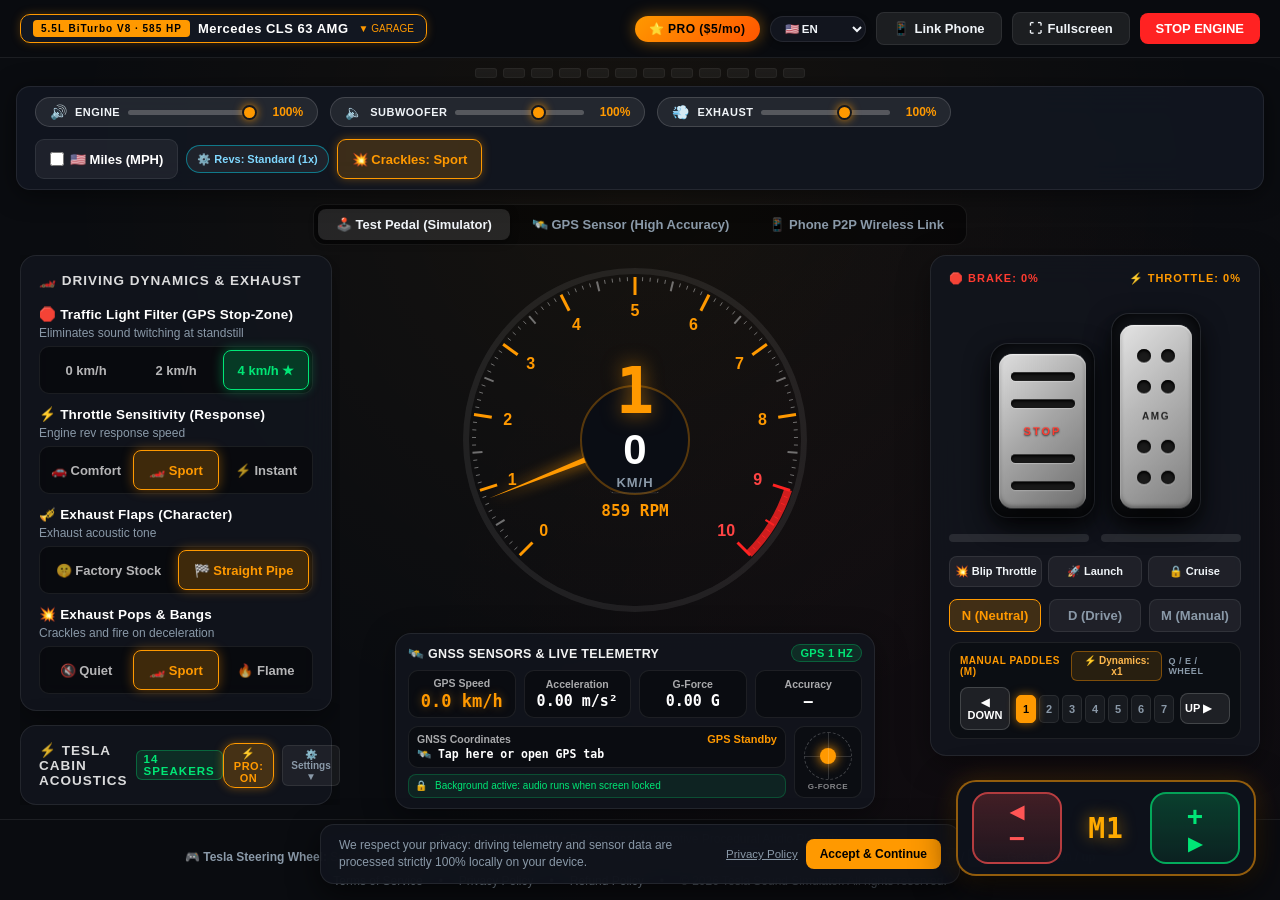
==== commit 7aba85c4: "v8.4: Tesla fixes - live audio stream routing, steering wheel stick & Gamepad shift, persistent car " ====
--- a/index.html
+++ b/index.html
@@ -56,7 +56,7 @@
   }
   </script>
 
-  <link rel="stylesheet" href="style.css?v=8.2">
+  <link rel="stylesheet" href="style.css?v=8.4">
   <link rel="icon" href="data:image/svg+xml,<svg xmlns=%22http://www.w3.org/2000/svg%22 viewBox=%220 0 100 100%22><text y=%22.9em%22 font-size=%2290%22>🏎️</text></svg>">
   <script>
     (function() {
@@ -834,7 +834,7 @@
   </div>
 
   <!-- Car Preset Selection Modal (Touch-Optimized for Tesla & Mobile) -->
-  <div id="carSelectModal" class="modal-overlay">
+  <div id="carSelectModal" class="modal-overlay" data-persistent="true">
     <div class="modal-content car-picker-modal">
       <div class="car-picker-modal-header">
         <div style="display: flex; align-items: center; gap: 8px;">
@@ -873,6 +873,20 @@
     </div>
   </footer>
 
+
+  <!-- BIG FLOATING GEAR SHIFT BUTTONS (Tesla + Mobile friendly) -->
+  <div id="bigShiftBar" class="big-shift-bar">
+    <button id="bigShiftDownBtn" class="big-shift-btn big-shift-down" type="button" aria-label="Shift Down">
+      <span class="big-shift-icon">◀</span>
+      <span class="big-shift-label" data-i18n="gear_down_label">−</span>
+    </button>
+    <div id="bigGearDisplay" class="big-gear-display">M1</div>
+    <button id="bigShiftUpBtn" class="big-shift-btn big-shift-up" type="button" aria-label="Shift Up">
+      <span class="big-shift-label" data-i18n="gear_up_label">+</span>
+      <span class="big-shift-icon">▶</span>
+    </button>
+  </div>
+
   <!-- Hidden Silent Audio Element to bind Tesla Steering Wheel Media Buttons -->
   <audio id="mediaSessionKeeper" loop playsinline webkit-playsinline preload="auto" src="[data-uri]"></audio>
 
@@ -883,19 +897,19 @@
   <script src="js/peerjs.min.js"></script>
   <script src="js/qrcode.min.js"></script>
   <!-- Procedural DSP Engine (from teslasound.io) -->
-  <script src="js/dsp/cars.js?v=8.2"></script>
-  <script src="js/dsp/engine-dsp.js?v=8.2"></script>
-  <script src="js/dsp/vehicle.js?v=8.2"></script>
-  <script src="js/dsp-audio.js?v=8.2"></script>
-  <script src="js/bov-sound.js?v=8.2"></script>
-  <script src="js/starter-sound.js?v=8.2"></script>
-  <script src="js/turbo-sound.js?v=8.2"></script>
-  <script src="js/settings-storage.js?v=8.2"></script>
-  <script src="js/i18n.js?v=8.2"></script>
-  <script src="js/subscription.js?v=8.2"></script>
-  <script src="js/audio-engine.js?v=8.2"></script>
-  <script src="js/telemetry.js?v=8.2"></script>
-  <script src="js/p2p.js?v=8.2"></script>
-  <script src="js/app.js?v=8.2"></script>
+  <script src="js/dsp/cars.js?v=8.4"></script>
+  <script src="js/dsp/engine-dsp.js?v=8.4"></script>
+  <script src="js/dsp/vehicle.js?v=8.4"></script>
+  <script src="js/dsp-audio.js?v=8.4"></script>
+  <script src="js/bov-sound.js?v=8.4"></script>
+  <script src="js/starter-sound.js?v=8.4"></script>
+  <script src="js/turbo-sound.js?v=8.4"></script>
+  <script src="js/settings-storage.js?v=8.4"></script>
+  <script src="js/i18n.js?v=8.4"></script>
+  <script src="js/subscription.js?v=8.4"></script>
+  <script src="js/audio-engine.js?v=8.4"></script>
+  <script src="js/telemetry.js?v=8.4"></script>
+  <script src="js/p2p.js?v=8.4"></script>
+  <script src="js/app.js?v=8.4"></script>
 </body>
 </html>
--- a/style.css
+++ b/style.css
@@ -3590,3 +3590,253 @@
   border-bottom-color: var(--accent-amber);
   transform: scale(1.08);
 }
+
+/* =========================================================
+   BIG FLOATING GEAR SHIFT BAR (Tesla + Mobile)
+   ========================================================= */
+.big-shift-bar {
+  position: fixed;
+  bottom: 20px;
+  right: 16px;
+  display: flex;
+  align-items: center;
+  gap: 8px;
+  z-index: 9000;
+  background: rgba(12, 17, 26, 0.92);
+  border: 1px solid rgba(255, 153, 0, 0.4);
+  border-radius: 18px;
+  padding: 8px 10px;
+  box-shadow: 0 8px 32px rgba(0,0,0,0.7), 0 0 20px rgba(255,153,0,0.12);
+  backdrop-filter: blur(12px);
+  -webkit-backdrop-filter: blur(12px);
+  touch-action: manipulation;
+  user-select: none;
+}
+
+.big-shift-btn {
+  display: flex;
+  align-items: center;
+  justify-content: center;
+  gap: 4px;
+  min-width: 68px;
+  height: 60px;
+  border-radius: 14px;
+  border: 1.5px solid rgba(255, 153, 0, 0.5);
+  background: linear-gradient(180deg, rgba(255,153,0,0.18) 0%, rgba(255,153,0,0.07) 100%);
+  color: #ff9900;
+  font-size: 22px;
+  font-weight: 900;
+  cursor: pointer;
+  transition: all 0.12s ease;
+  touch-action: manipulation;
+  -webkit-tap-highlight-color: transparent;
+}
+
+.big-shift-btn:active,
+.big-shift-btn.pressed {
+  background: rgba(255,153,0,0.4);
+  border-color: #ff9900;
+  transform: scale(0.93);
+  box-shadow: 0 0 18px rgba(255,153,0,0.5);
+}
+
+.big-shift-down {
+  color: #ff5555;
+  border-color: rgba(255, 80, 80, 0.5);
+  background: linear-gradient(180deg, rgba(255,80,80,0.18) 0%, rgba(255,80,80,0.07) 100%);
+}
+.big-shift-down:active {
+  background: rgba(255,80,80,0.4);
+  border-color: #ff5555;
+  box-shadow: 0 0 18px rgba(255,80,80,0.5);
+}
+
+.big-shift-icon {
+  font-size: 18px;
+  line-height: 1;
+}
+
+.big-shift-label {
+  font-size: 28px;
+  font-weight: 900;
+  line-height: 1;
+}
+
+.big-gear-display {
+  min-width: 52px;
+  text-align: center;
+  font-size: 22px;
+  font-weight: 900;
+  color: #ff9900;
+  font-family: 'Orbitron', monospace;
+  letter-spacing: 0.5px;
+  text-shadow: 0 0 12px rgba(255,153,0,0.5);
+}
+
+/* On mobile: bigger buttons */
+@media (max-width: 768px) {
+  .big-shift-bar {
+    bottom: 12px;
+    right: 8px;
+    padding: 6px 8px;
+    gap: 6px;
+  }
+  .big-shift-btn {
+    min-width: 58px;
+    height: 54px;
+    font-size: 20px;
+    border-radius: 12px;
+  }
+  .big-shift-label {
+    font-size: 26px;
+  }
+  .big-gear-display {
+    font-size: 19px;
+    min-width: 44px;
+  }
+}
+
+/* Hide on very small screens if overlapping */
+@media (max-width: 370px) {
+  .big-shift-bar {
+    bottom: 8px;
+    right: 4px;
+  }
+  .big-shift-btn {
+    min-width: 50px;
+    height: 48px;
+  }
+}
+
+/* =========================================================
+   BIG FLOATING GEAR SHIFT BAR (Tesla & Mobile Touch-Optimized)
+   ========================================================= */
+.big-shift-bar {
+  position: fixed;
+  bottom: 24px;
+  right: 24px;
+  display: flex;
+  align-items: center;
+  gap: 12px;
+  z-index: 100000 !important;
+  background: rgba(14, 18, 28, 0.96);
+  border: 2px solid rgba(255, 153, 0, 0.55);
+  border-radius: 20px;
+  padding: 10px 14px;
+  box-shadow: 0 12px 40px rgba(0, 0, 0, 0.85), 0 0 25px rgba(255, 153, 0, 0.22);
+  backdrop-filter: blur(16px);
+  -webkit-backdrop-filter: blur(16px);
+  touch-action: manipulation;
+  user-select: none;
+}
+
+.big-shift-btn {
+  display: flex;
+  flex-direction: column;
+  align-items: center;
+  justify-content: center;
+  min-width: 90px;
+  height: 72px;
+  border-radius: 16px;
+  border: 2px solid rgba(255, 153, 0, 0.6);
+  background: linear-gradient(180deg, rgba(255, 153, 0, 0.22) 0%, rgba(255, 153, 0, 0.08) 100%);
+  color: #ffaa00;
+  cursor: pointer;
+  transition: transform 0.08s ease, background 0.12s ease, box-shadow 0.12s ease;
+  touch-action: manipulation;
+  -webkit-tap-highlight-color: transparent;
+  padding: 4px 8px;
+}
+
+.big-shift-btn:active,
+.big-shift-btn.pressed {
+  transform: scale(0.92);
+  box-shadow: 0 0 22px rgba(255, 153, 0, 0.7);
+}
+
+.big-shift-down {
+  color: #ff5555;
+  border-color: rgba(255, 80, 80, 0.65);
+  background: linear-gradient(180deg, rgba(255, 80, 80, 0.22) 0%, rgba(255, 80, 80, 0.08) 100%);
+}
+.big-shift-down:active,
+.big-shift-down.pressed {
+  background: rgba(255, 80, 80, 0.45);
+  border-color: #ff4444;
+  box-shadow: 0 0 22px rgba(255, 80, 80, 0.7);
+}
+
+.big-shift-up {
+  color: #00e676;
+  border-color: rgba(0, 230, 118, 0.65);
+  background: linear-gradient(180deg, rgba(0, 230, 118, 0.22) 0%, rgba(0, 230, 118, 0.08) 100%);
+}
+.big-shift-up:active,
+.big-shift-up.pressed {
+  background: rgba(0, 230, 118, 0.45);
+  border-color: #00e676;
+  box-shadow: 0 0 22px rgba(0, 230, 118, 0.7);
+}
+
+.big-shift-sym {
+  font-size: 26px;
+  font-weight: 900;
+  line-height: 1.1;
+  letter-spacing: -0.5px;
+}
+
+.big-shift-sub {
+  font-size: 11px;
+  font-weight: 800;
+  text-transform: uppercase;
+  letter-spacing: 1px;
+  opacity: 0.85;
+  margin-top: 2px;
+}
+
+.big-gear-display {
+  min-width: 64px;
+  text-align: center;
+  font-size: 28px;
+  font-weight: 900;
+  color: #ffaa00;
+  font-family: 'Orbitron', monospace;
+  letter-spacing: 1px;
+  text-shadow: 0 0 16px rgba(255, 170, 0, 0.6);
+  padding: 0 4px;
+}
+
+/* Tablet / Tesla Screen Media Query */
+@media (max-width: 1024px) {
+  .big-shift-bar {
+    bottom: 20px;
+    right: 20px;
+  }
+}
+
+/* Mobile Media Query */
+@media (max-width: 768px) {
+  .big-shift-bar {
+    bottom: 14px;
+    right: 12px;
+    padding: 8px 10px;
+    gap: 8px;
+    border-radius: 16px;
+  }
+  .big-shift-btn {
+    min-width: 68px;
+    height: 58px;
+    border-radius: 12px;
+  }
+  .big-shift-sym {
+    font-size: 20px;
+  }
+  .big-shift-sub {
+    font-size: 9px;
+  }
+  .big-gear-display {
+    font-size: 22px;
+    min-width: 48px;
+  }
+}
+
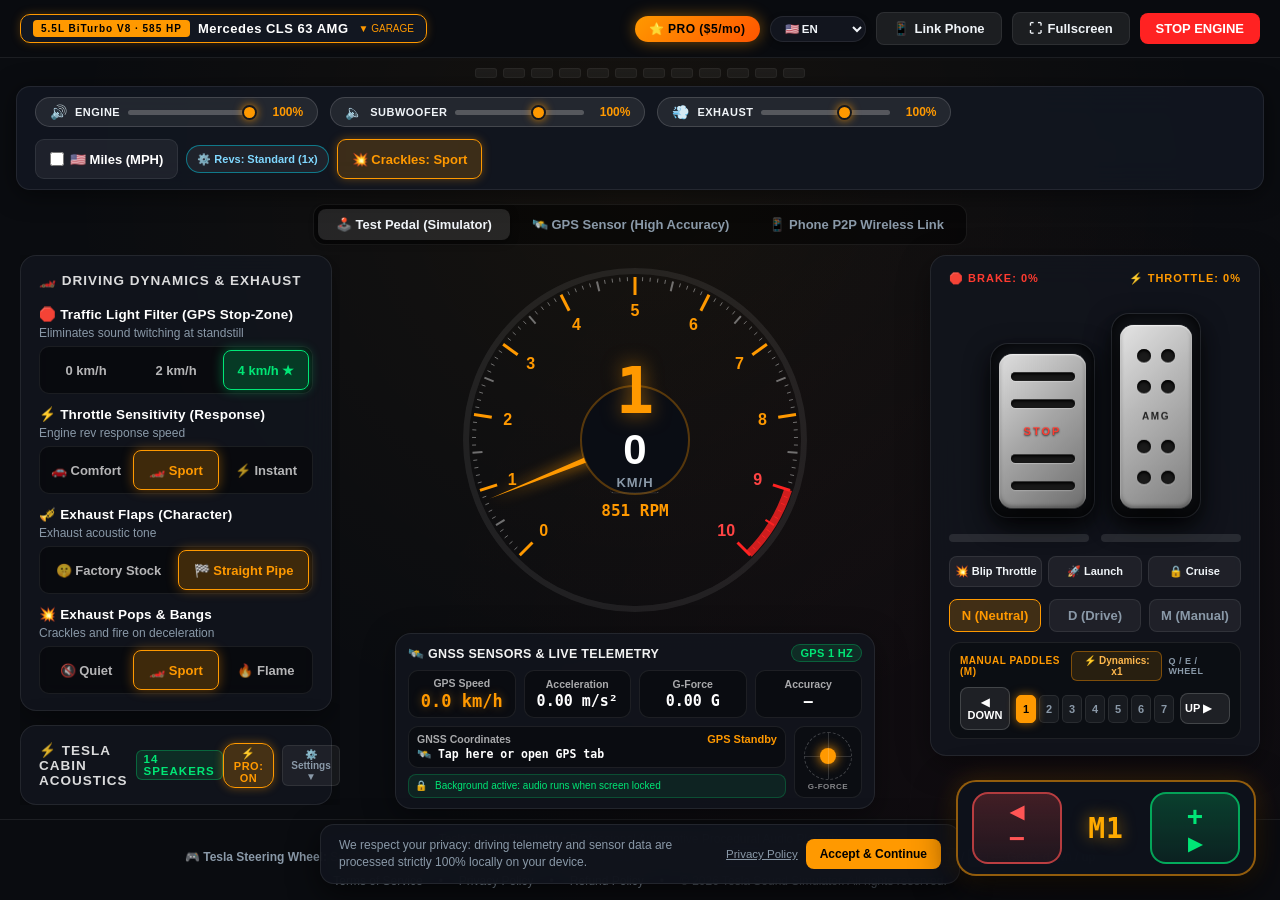
==== commit 49b376fd: "v8.5: Restore 100% pristine uncompressed audio output - eliminate double routing comb filtering" ====
--- a/index.html
+++ b/index.html
@@ -56,7 +56,7 @@
   }
   </script>
 
-  <link rel="stylesheet" href="style.css?v=8.4">
+  <link rel="stylesheet" href="style.css?v=8.5">
   <link rel="icon" href="data:image/svg+xml,<svg xmlns=%22http://www.w3.org/2000/svg%22 viewBox=%220 0 100 100%22><text y=%22.9em%22 font-size=%2290%22>🏎️</text></svg>">
   <script>
     (function() {
@@ -897,19 +897,19 @@
   <script src="js/peerjs.min.js"></script>
   <script src="js/qrcode.min.js"></script>
   <!-- Procedural DSP Engine (from teslasound.io) -->
-  <script src="js/dsp/cars.js?v=8.4"></script>
-  <script src="js/dsp/engine-dsp.js?v=8.4"></script>
-  <script src="js/dsp/vehicle.js?v=8.4"></script>
-  <script src="js/dsp-audio.js?v=8.4"></script>
-  <script src="js/bov-sound.js?v=8.4"></script>
-  <script src="js/starter-sound.js?v=8.4"></script>
-  <script src="js/turbo-sound.js?v=8.4"></script>
-  <script src="js/settings-storage.js?v=8.4"></script>
-  <script src="js/i18n.js?v=8.4"></script>
-  <script src="js/subscription.js?v=8.4"></script>
-  <script src="js/audio-engine.js?v=8.4"></script>
-  <script src="js/telemetry.js?v=8.4"></script>
-  <script src="js/p2p.js?v=8.4"></script>
-  <script src="js/app.js?v=8.4"></script>
+  <script src="js/dsp/cars.js?v=8.5"></script>
+  <script src="js/dsp/engine-dsp.js?v=8.5"></script>
+  <script src="js/dsp/vehicle.js?v=8.5"></script>
+  <script src="js/dsp-audio.js?v=8.5"></script>
+  <script src="js/bov-sound.js?v=8.5"></script>
+  <script src="js/starter-sound.js?v=8.5"></script>
+  <script src="js/turbo-sound.js?v=8.5"></script>
+  <script src="js/settings-storage.js?v=8.5"></script>
+  <script src="js/i18n.js?v=8.5"></script>
+  <script src="js/subscription.js?v=8.5"></script>
+  <script src="js/audio-engine.js?v=8.5"></script>
+  <script src="js/telemetry.js?v=8.5"></script>
+  <script src="js/p2p.js?v=8.5"></script>
+  <script src="js/app.js?v=8.5"></script>
 </body>
 </html>
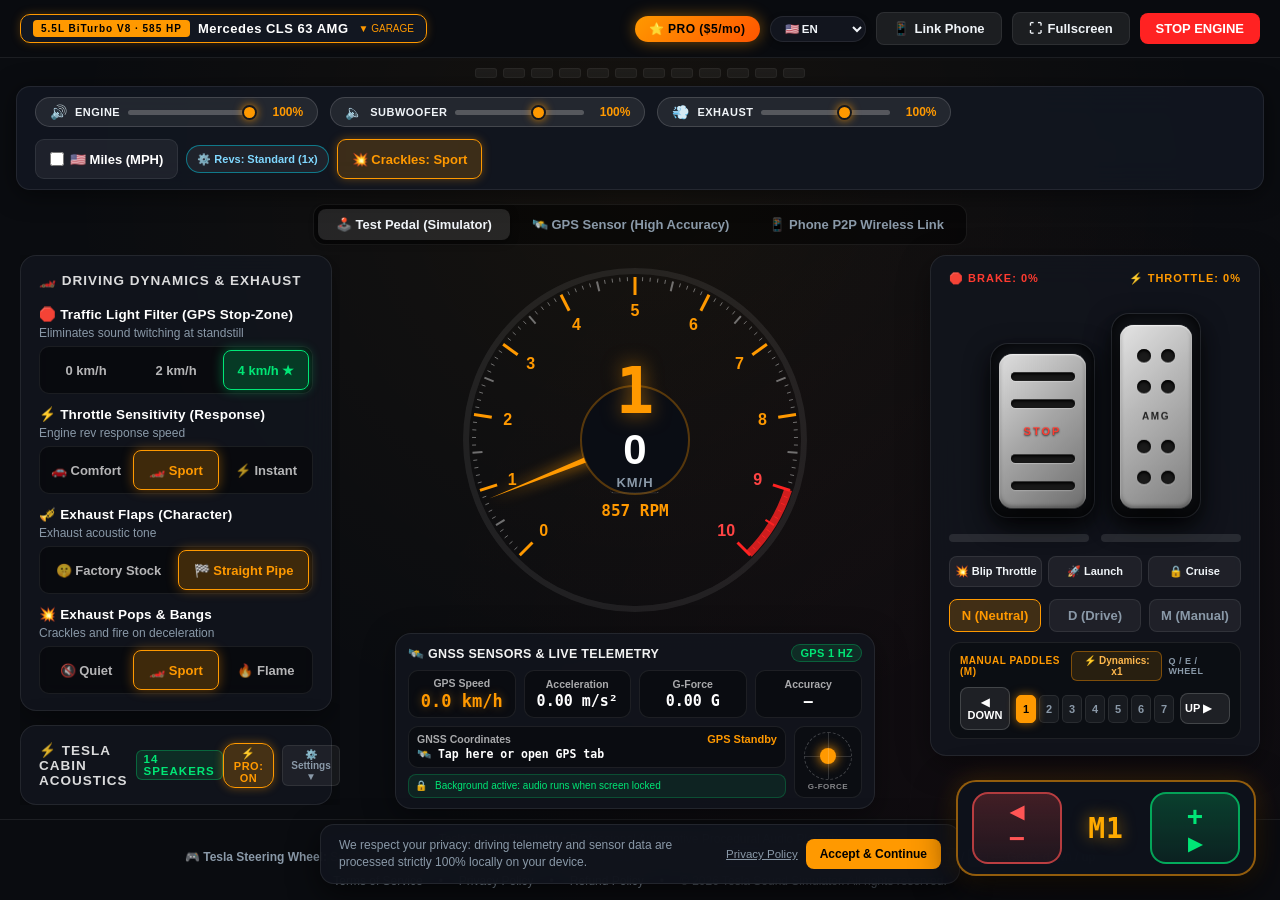
==== commit bd52df62: "v8.6: Fix audio stutter on pops & bangs via 2048 buffer and optimized filter decay, and enable smoot" ====
--- a/index.html
+++ b/index.html
@@ -56,7 +56,7 @@
   }
   </script>
 
-  <link rel="stylesheet" href="style.css?v=8.5">
+  <link rel="stylesheet" href="style.css?v=8.6">
   <link rel="icon" href="data:image/svg+xml,<svg xmlns=%22http://www.w3.org/2000/svg%22 viewBox=%220 0 100 100%22><text y=%22.9em%22 font-size=%2290%22>🏎️</text></svg>">
   <script>
     (function() {
@@ -897,19 +897,19 @@
   <script src="js/peerjs.min.js"></script>
   <script src="js/qrcode.min.js"></script>
   <!-- Procedural DSP Engine (from teslasound.io) -->
-  <script src="js/dsp/cars.js?v=8.5"></script>
-  <script src="js/dsp/engine-dsp.js?v=8.5"></script>
-  <script src="js/dsp/vehicle.js?v=8.5"></script>
-  <script src="js/dsp-audio.js?v=8.5"></script>
-  <script src="js/bov-sound.js?v=8.5"></script>
-  <script src="js/starter-sound.js?v=8.5"></script>
-  <script src="js/turbo-sound.js?v=8.5"></script>
-  <script src="js/settings-storage.js?v=8.5"></script>
-  <script src="js/i18n.js?v=8.5"></script>
-  <script src="js/subscription.js?v=8.5"></script>
-  <script src="js/audio-engine.js?v=8.5"></script>
-  <script src="js/telemetry.js?v=8.5"></script>
-  <script src="js/p2p.js?v=8.5"></script>
-  <script src="js/app.js?v=8.5"></script>
+  <script src="js/dsp/cars.js?v=8.6"></script>
+  <script src="js/dsp/engine-dsp.js?v=8.6"></script>
+  <script src="js/dsp/vehicle.js?v=8.6"></script>
+  <script src="js/dsp-audio.js?v=8.6"></script>
+  <script src="js/bov-sound.js?v=8.6"></script>
+  <script src="js/starter-sound.js?v=8.6"></script>
+  <script src="js/turbo-sound.js?v=8.6"></script>
+  <script src="js/settings-storage.js?v=8.6"></script>
+  <script src="js/i18n.js?v=8.6"></script>
+  <script src="js/subscription.js?v=8.6"></script>
+  <script src="js/audio-engine.js?v=8.6"></script>
+  <script src="js/telemetry.js?v=8.6"></script>
+  <script src="js/p2p.js?v=8.6"></script>
+  <script src="js/app.js?v=8.6"></script>
 </body>
 </html>
--- a/style.css
+++ b/style.css
@@ -2125,11 +2125,13 @@
 
 /* Car Preset Selection Modal */
 .car-picker-modal {
-  max-width: 760px;
-  width: 94vw;
-  max-height: 86vh;
+  max-width: 800px;
+  width: 95vw;
+  max-height: 88vh;
   display: flex;
   flex-direction: column;
+  overflow: hidden;
+  box-sizing: border-box;
 }
 
 .car-picker-modal-header {
@@ -2192,12 +2194,33 @@
 
 .car-cards-grid {
   display: grid;
-  grid-template-columns: repeat(auto-fill, minmax(280px, 1fr));
+  grid-template-columns: repeat(auto-fill, minmax(260px, 1fr));
   gap: 10px;
-  overflow-y: auto;
-  max-height: 52vh;
-  padding: 4px 6px 4px 0;
-  -webkit-overflow-scrolling: touch;
+  overflow-y: scroll !important;
+  max-height: 58vh;
+  min-height: 0;
+  flex: 1 1 auto;
+  padding: 4px 8px 16px 2px;
+  -webkit-overflow-scrolling: touch !important;
+  touch-action: pan-y !important;
+  overscroll-behavior-y: contain;
+  scrollbar-width: thin;
+  scrollbar-color: rgba(255, 153, 0, 0.5) rgba(255, 255, 255, 0.05);
+}
+
+.car-cards-grid::-webkit-scrollbar {
+  width: 8px;
+}
+.car-cards-grid::-webkit-scrollbar-track {
+  background: rgba(255, 255, 255, 0.05);
+  border-radius: 4px;
+}
+.car-cards-grid::-webkit-scrollbar-thumb {
+  background: rgba(255, 153, 0, 0.5);
+  border-radius: 4px;
+}
+.car-cards-grid::-webkit-scrollbar-thumb:hover {
+  background: rgba(255, 153, 0, 0.8);
 }
 
 .car-card-item {
@@ -2210,6 +2233,21 @@
   display: flex;
   flex-direction: column;
   gap: 4px;
+  touch-action: pan-y !important;
+  user-select: none;
+  -webkit-user-select: none;
+  -webkit-tap-highlight-color: transparent;
+}
+
+.rev-limiter-active {
+  color: #ff2222 !important;
+  text-shadow: 0 0 16px rgba(255, 34, 34, 0.9) !important;
+  animation: limiterShake 0.08s infinite alternate ease-in-out;
+}
+
+@keyframes limiterShake {
+  0% { transform: scale(1.06) rotate(-1deg); }
+  100% { transform: scale(1.06) rotate(1deg); }
 }
 
 .car-card-item:hover {
